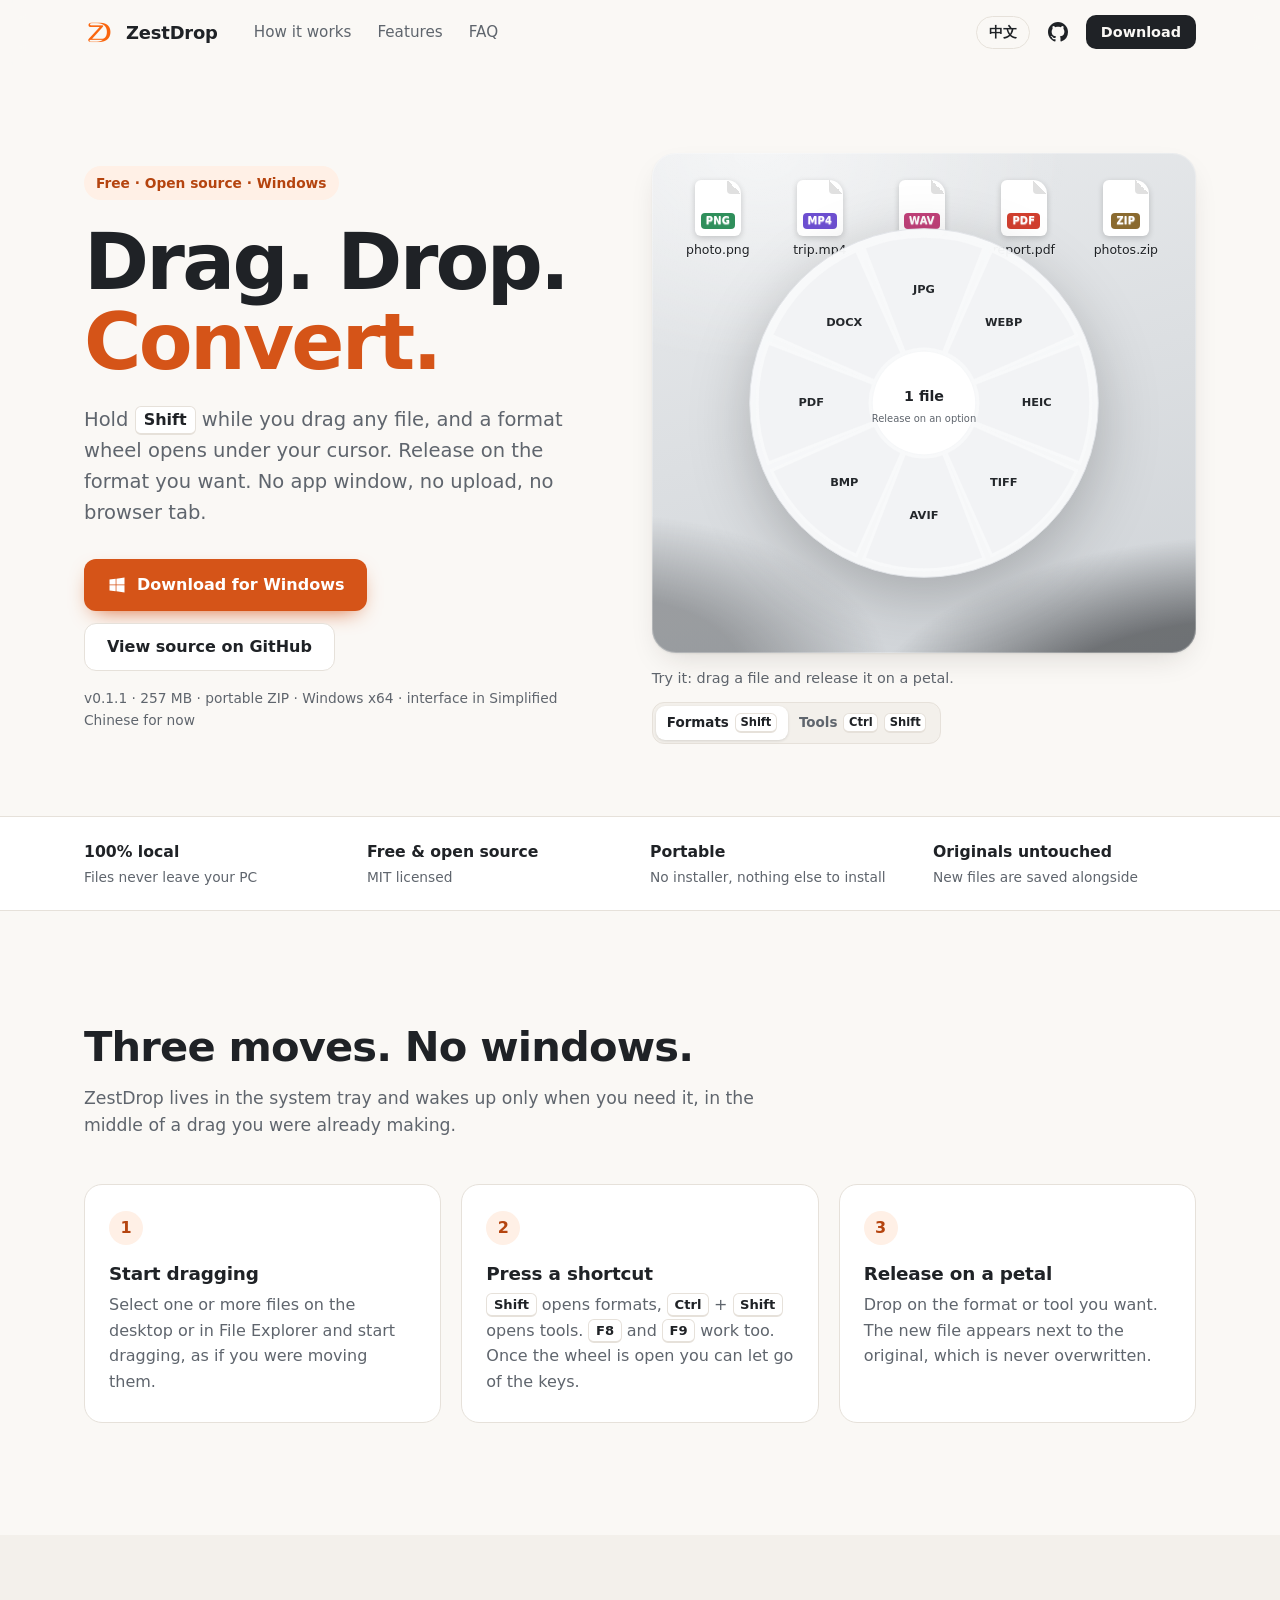
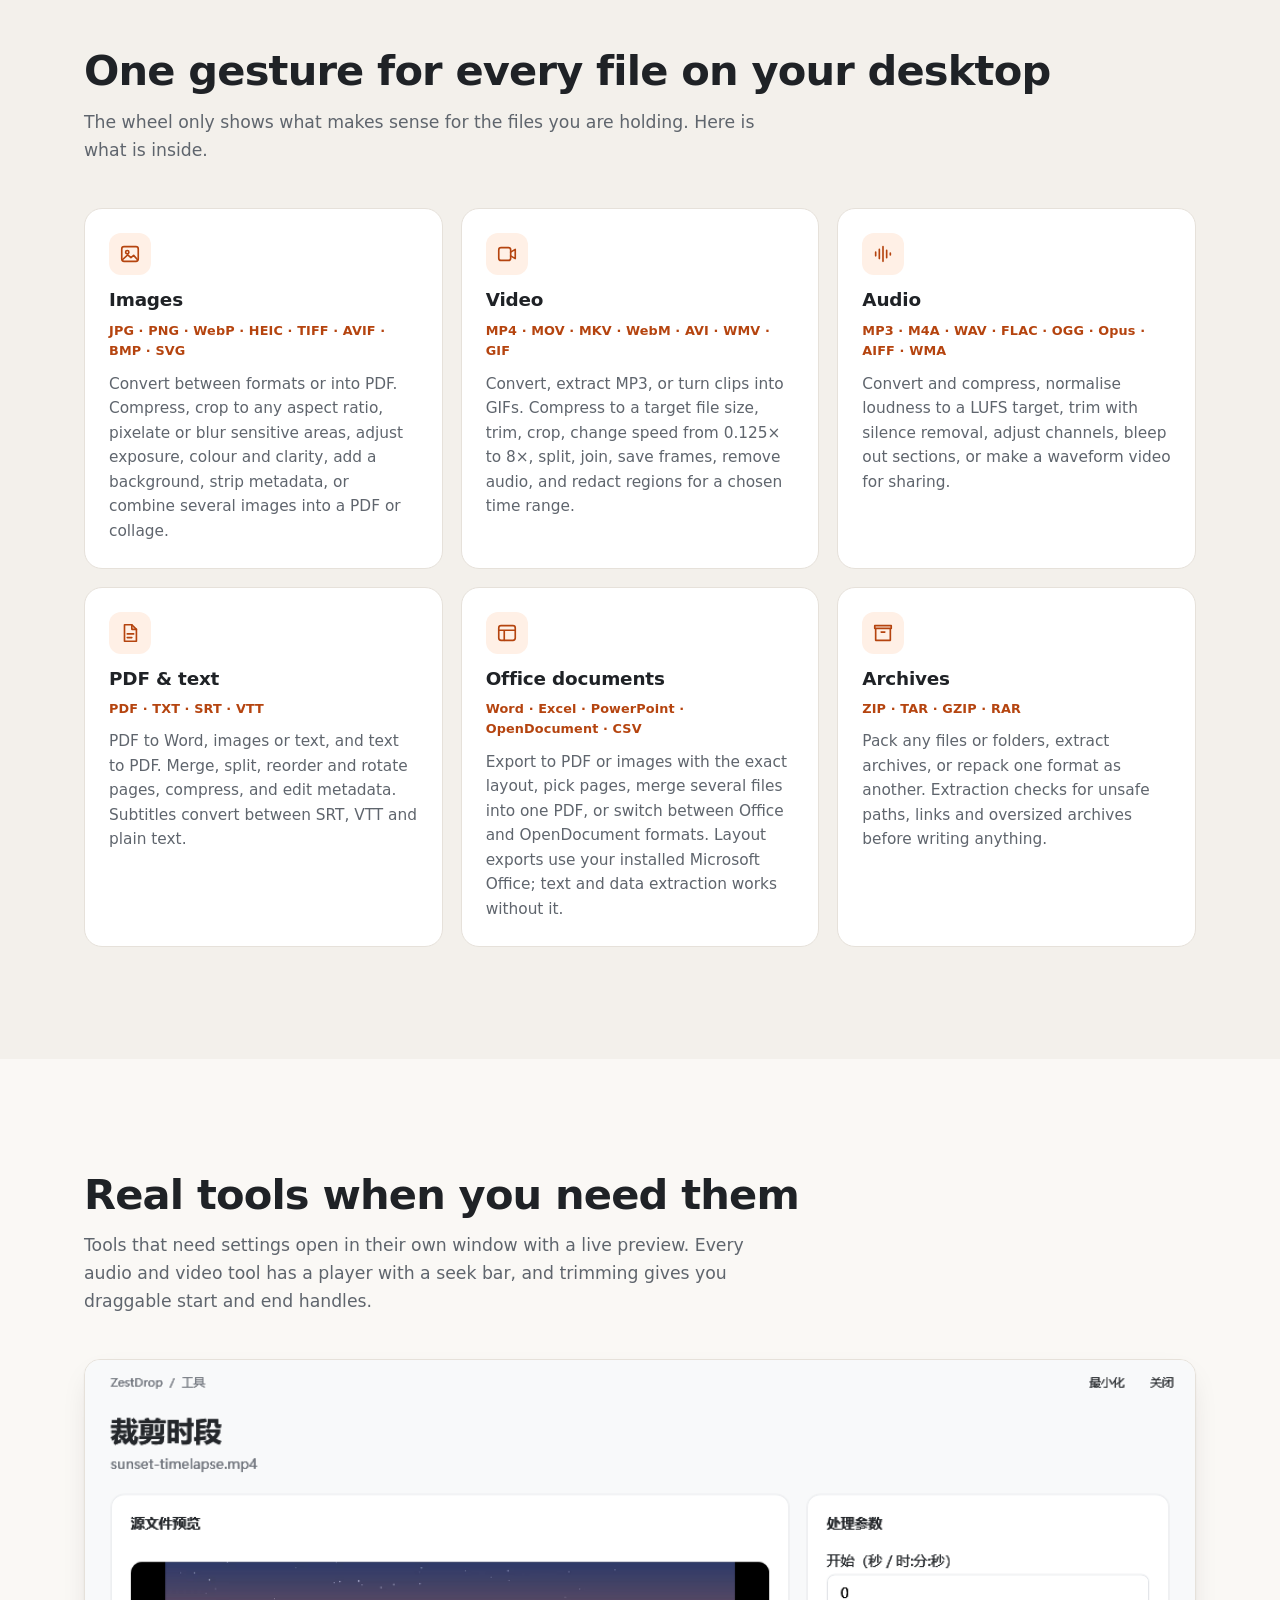
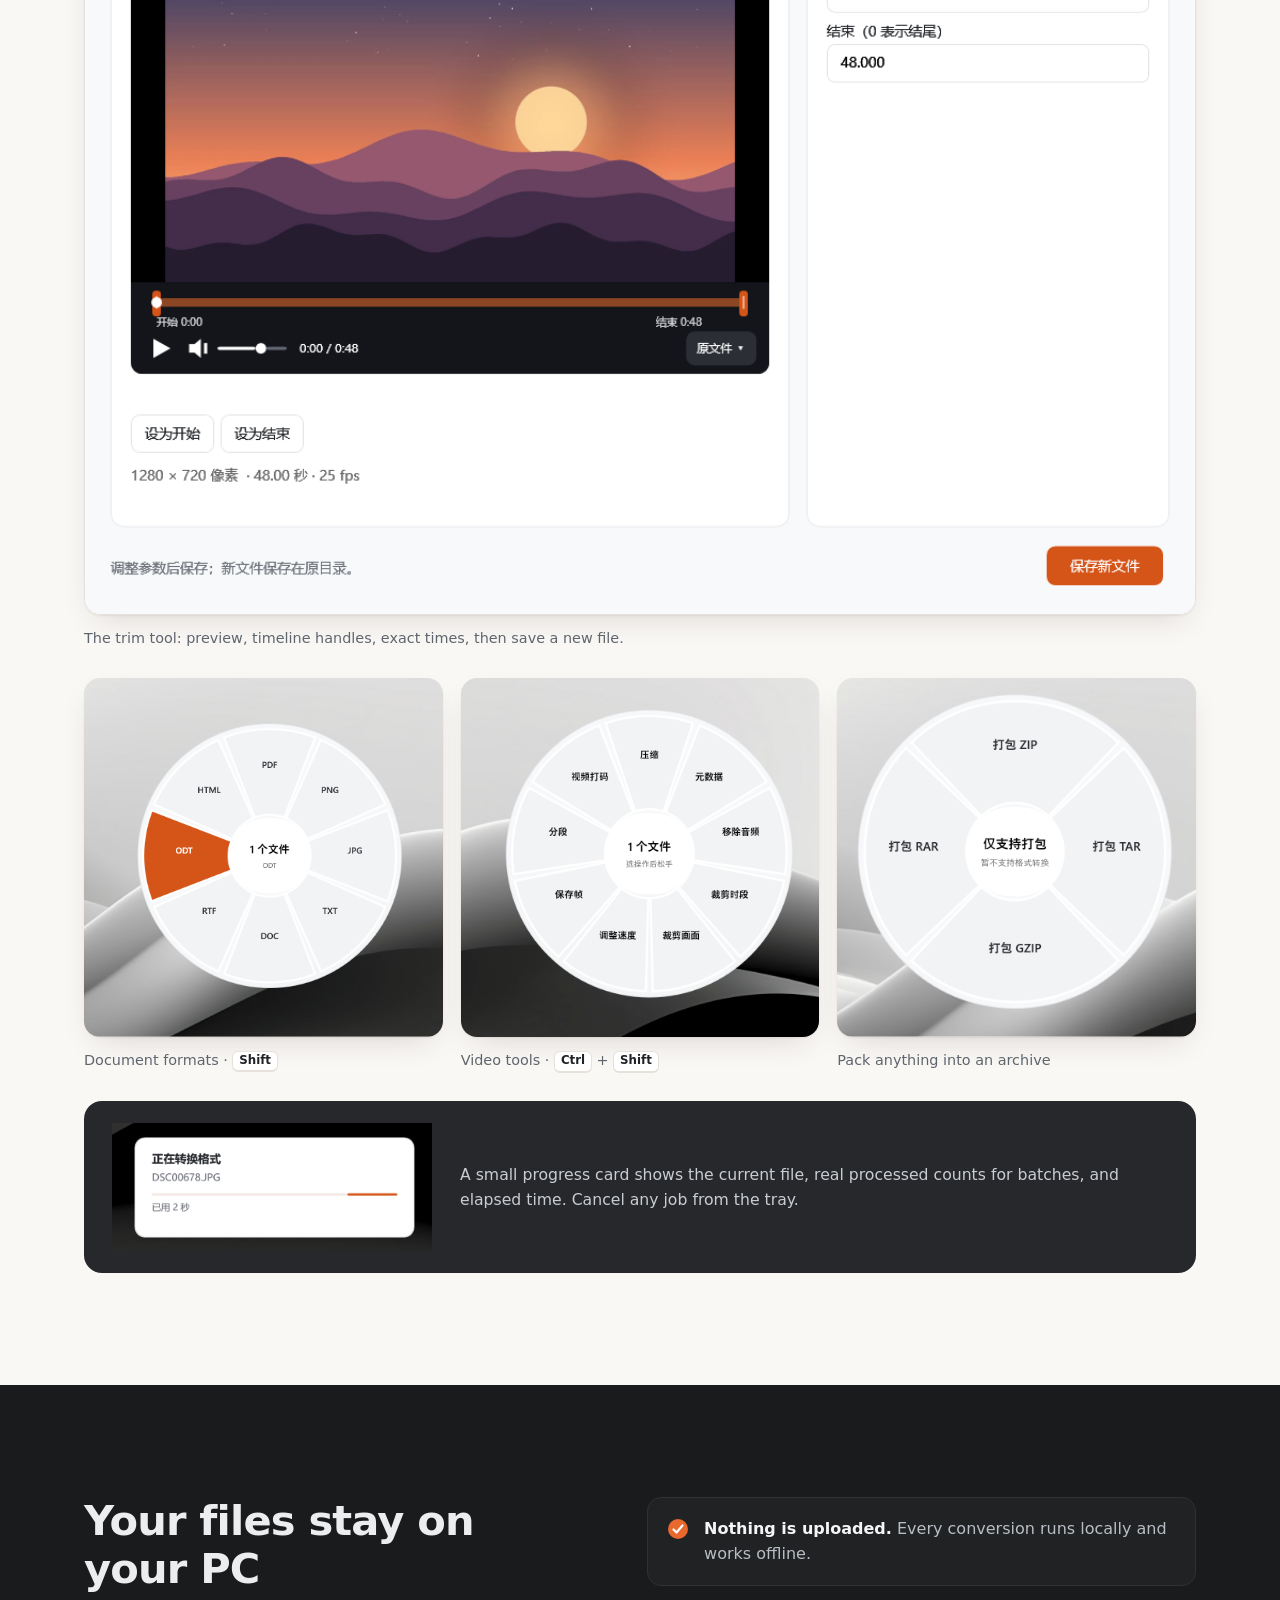
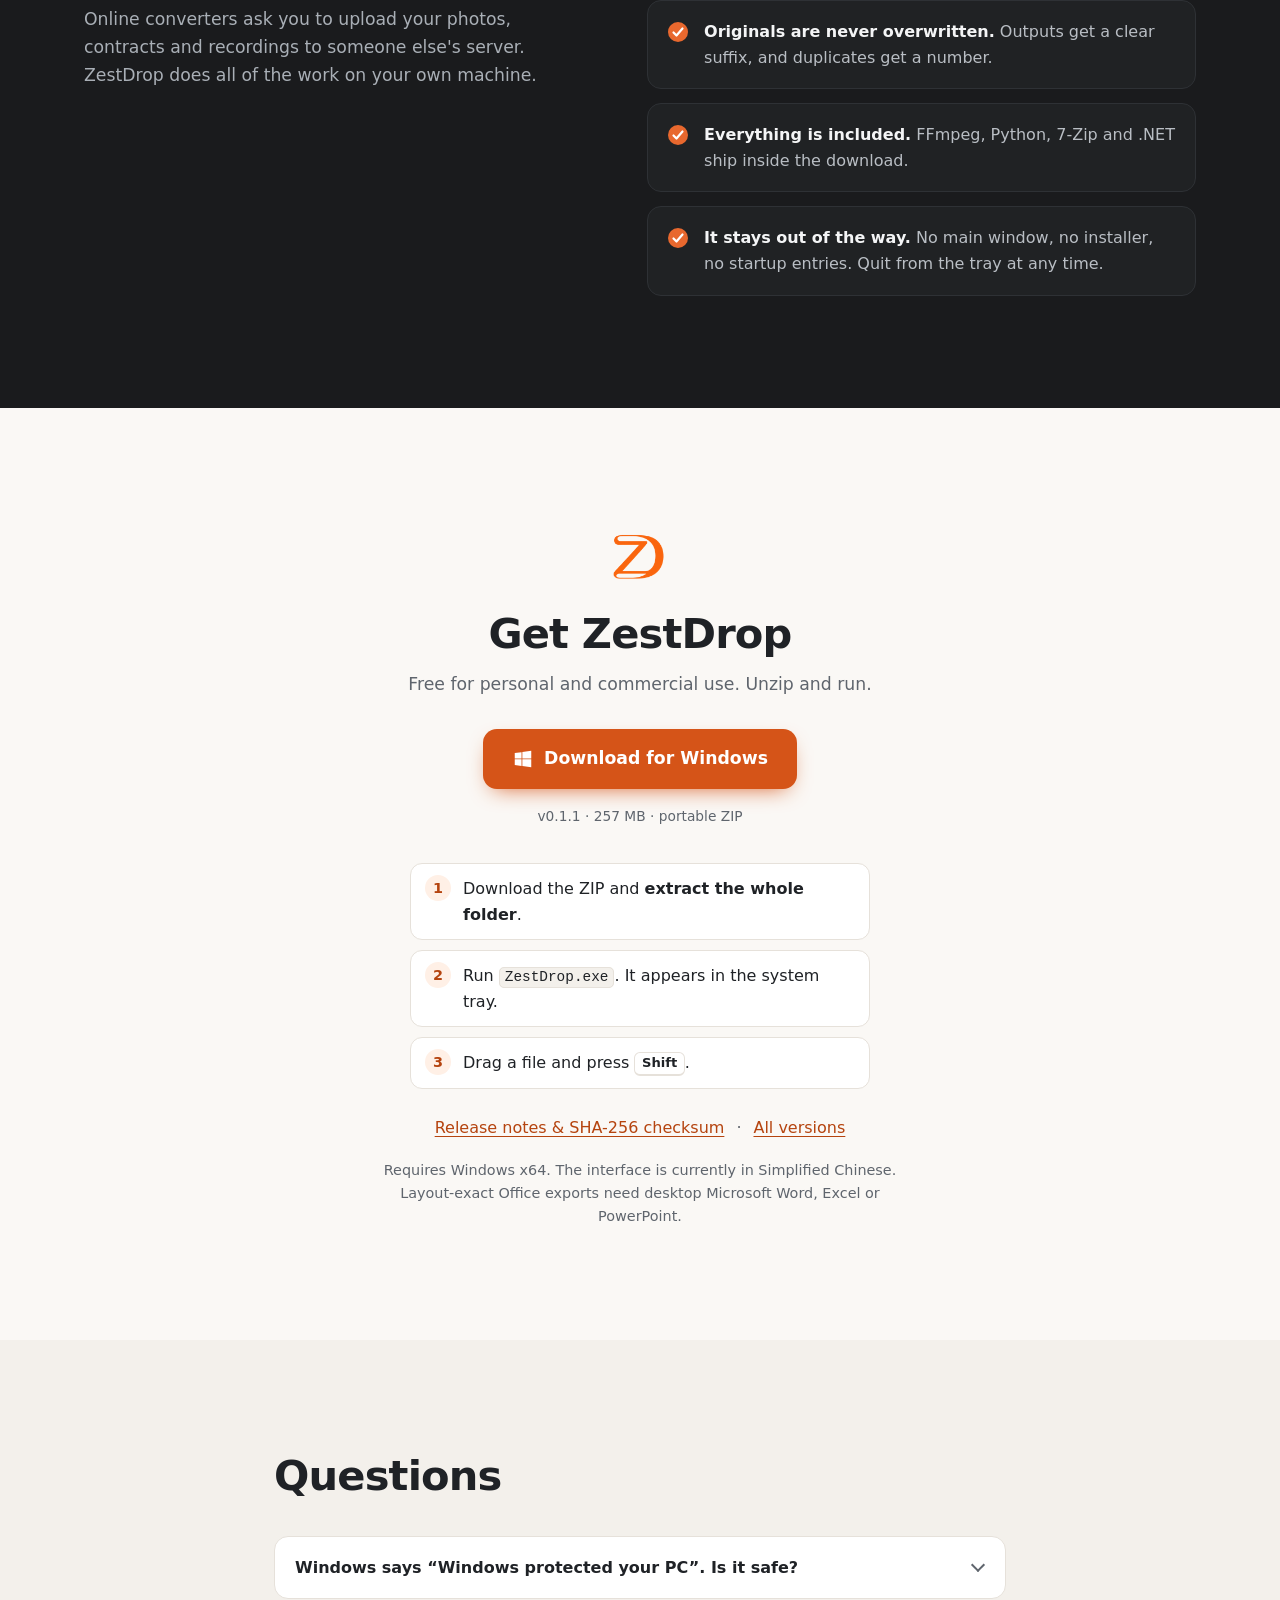
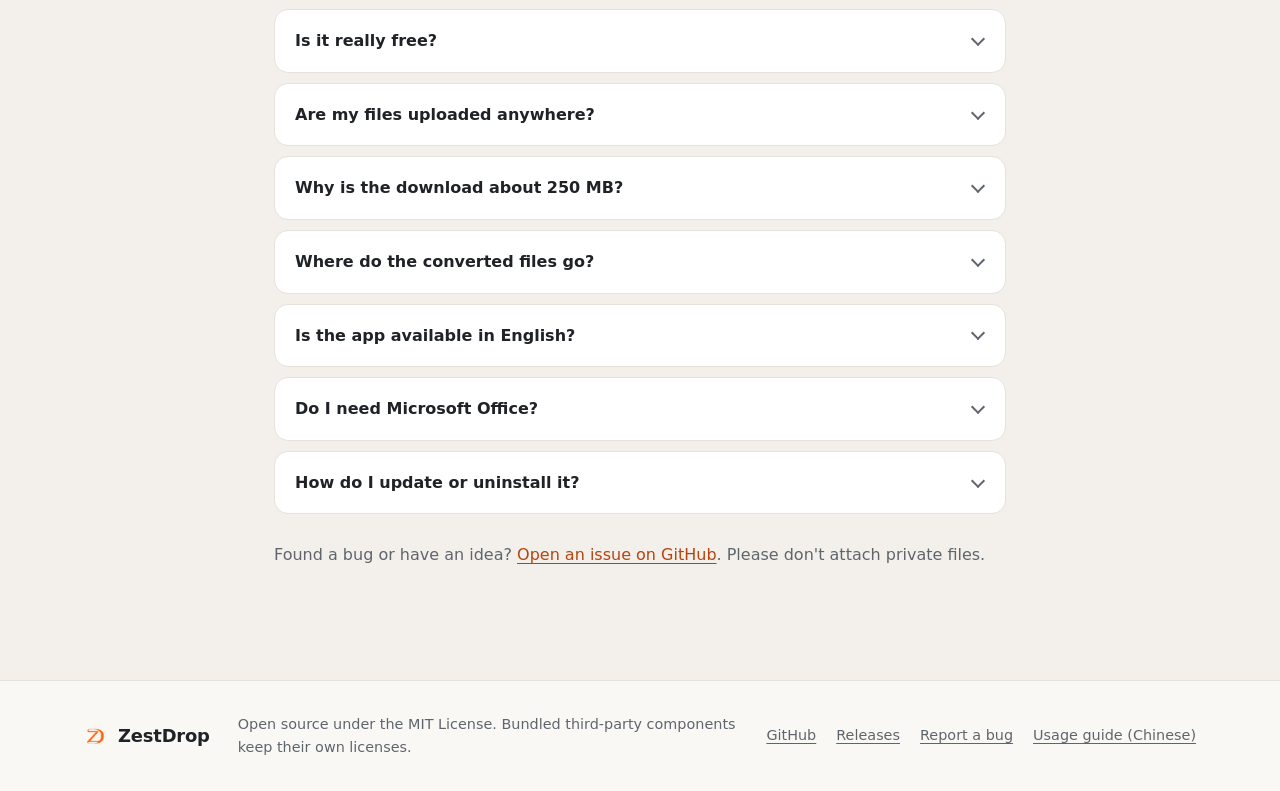
==== index.html @ 12c9ea0a "Add zestdrop.org website Static landing page for ZestDrop: interactive drag-to-convert demo, feature" ====
<!doctype html>
<html lang="en">
<head>
<meta charset="utf-8">
<meta name="viewport" content="width=device-width, initial-scale=1">
<title>ZestDrop · Drag. Drop. Convert.</title>
<meta name="description" content="ZestDrop is a free, open-source file converter for Windows. Hold Shift while dragging any file and drop it on the format you want. Images, video, audio, PDF, Office and archives, all processed locally.">
<link rel="canonical" href="https://zestdrop.org/">
<meta name="theme-color" content="#FAF8F5" media="(prefers-color-scheme: light)">
<meta name="theme-color" content="#141516" media="(prefers-color-scheme: dark)">
<link rel="icon" href="/favicon.ico" sizes="any">
<link rel="icon" href="/assets/img/icon-32.png" type="image/png" sizes="32x32">
<link rel="apple-touch-icon" href="/assets/img/apple-touch-icon.png">
<meta property="og:type" content="website">
<meta property="og:url" content="https://zestdrop.org/">
<meta property="og:site_name" content="ZestDrop">
<meta property="og:title" content="ZestDrop · Drag. Drop. Convert.">
<meta property="og:description" content="Free file converter for Windows. Hold Shift while dragging any file and drop it on the format you want.">
<meta property="og:image" content="https://zestdrop.org/assets/img/og-image.png">
<meta property="og:image:width" content="1200">
<meta property="og:image:height" content="630">
<meta name="twitter:card" content="summary_large_image">
<link rel="stylesheet" href="/assets/css/site.css?v=2">
<script type="application/ld+json">
{"@context":"https://schema.org","@type":"SoftwareApplication","name":"ZestDrop","operatingSystem":"Windows","applicationCategory":"UtilitiesApplication","offers":{"@type":"Offer","price":"0","priceCurrency":"USD"},"license":"https://opensource.org/licenses/MIT","url":"https://zestdrop.org/","downloadUrl":"https://github.com/Maxaccurate/ZestDrop/releases/latest","softwareVersion":"0.1.1"}
</script>
<!--
  Visitor statistics: on Cloudflare Pages, enable Web Analytics in the project's Metrics tab; no snippet is needed.
  On other hosts, create a site in Cloudflare Web Analytics and paste the beacon script it gives you here.
-->
</head>
<body>
<a class="skip" href="#main" data-i18n="skip">Skip to content</a>

<header class="nav" id="top">
  <div class="wrap nav-row">
    <a class="brand" href="#top" aria-label="ZestDrop home">
      <img src="/assets/img/logo.png" alt="" width="32" height="32">
      <span>ZestDrop</span>
    </a>
    <nav class="nav-links" aria-label="Primary">
      <a href="#how" data-i18n="nav.how">How it works</a>
      <a href="#features" data-i18n="nav.features">Features</a>
      <a href="#faq" data-i18n="nav.faq">FAQ</a>
    </nav>
    <div class="nav-actions">
      <button class="lang" type="button" id="lang-toggle" aria-label="切换到中文">中文</button>
      <a class="icon-link" href="https://github.com/Maxaccurate/ZestDrop" aria-label="ZestDrop on GitHub">
        <svg viewBox="0 0 16 16" width="20" height="20" aria-hidden="true"><path fill="currentColor" d="M8 0C3.58 0 0 3.58 0 8c0 3.54 2.29 6.53 5.47 7.59.4.07.55-.17.55-.38 0-.19-.01-.82-.01-1.49-2.01.37-2.53-.49-2.69-.94-.09-.23-.48-.94-.82-1.13-.28-.15-.68-.52-.01-.53.63-.01 1.08.58 1.23.82.72 1.21 1.87.87 2.33.66.07-.52.28-.87.51-1.07-1.78-.2-3.64-.89-3.64-3.95 0-.87.31-1.59.82-2.15-.08-.2-.36-1.02.08-2.12 0 0 .67-.21 2.2.82.64-.18 1.32-.27 2-.27.68 0 1.36.09 2 .27 1.53-1.04 2.2-.82 2.2-.82.44 1.1.16 1.92.08 2.12.51.56.82 1.27.82 2.15 0 3.07-1.87 3.75-3.65 3.95.29.25.54.73.54 1.48 0 1.07-.01 1.93-.01 2.2 0 .21.15.46.55.38A8.013 8.013 0 0016 8c0-4.42-3.58-8-8-8z"/></svg>
      </a>
      <a class="btn btn-small" href="#download" data-i18n="nav.download">Download</a>
    </div>
  </div>
</header>

<main id="main">
  <section class="hero">
    <div class="wrap hero-grid">
      <div class="hero-copy">
        <p class="eyebrow" data-i18n="hero.eyebrow">Free · Open source · Windows</p>
        <h1 data-i18n="hero.title">Drag. Drop. <em>Convert.</em></h1>
        <p class="lead" data-i18n="hero.lead">Hold <kbd>Shift</kbd> while you drag any file, and a format wheel opens under your cursor. Release on the format you want. No app window, no upload, no browser tab.</p>
        <div class="cta-row">
          <a class="btn btn-primary" href="https://github.com/Maxaccurate/ZestDrop/releases/download/v0.1.1/ZestDrop-v0.1.1-windows-x64.zip" data-download>
            <svg viewBox="0 0 24 24" width="20" height="20" aria-hidden="true"><path fill="currentColor" d="M3 5.5 10.4 4.5v7H3zm0 13 7.4 1v-7.1H3zm8.3 1.1L21 21v-8.6h-9.7zm0-15.2v7.1H21V3z"/></svg>
            <span data-i18n="cta.download">Download for Windows</span>
          </a>
          <a class="btn btn-ghost" href="https://github.com/Maxaccurate/ZestDrop" data-i18n="cta.source">View source on GitHub</a>
        </div>
        <p class="fineprint"><span data-release-meta>v0.1.1 · 257 MB · portable ZIP</span> · <span data-i18n="cta.fine">Windows x64 · interface in Simplified Chinese for now</span></p>
      </div>

      <div class="demo" id="demo">
        <div class="stage" id="stage" aria-describedby="demo-help">
          <ul class="desk" id="desk" aria-label="Demo files"></ul>
          <div class="ring" aria-hidden="true" data-i18n="demo.ring">Drag a file here</div>
          <div class="wheel-wrap" id="wheel-wrap" hidden>
            <svg class="wheel" id="wheel" viewBox="0 0 380 380" role="listbox" aria-label="Format wheel"></svg>
          </div>
          <div class="ghost" id="ghost" hidden></div>
          <div class="toast" id="toast" hidden role="status" aria-live="polite">
            <strong id="toast-title"></strong>
            <span id="toast-detail"></span>
            <div class="bar" id="toast-bar"><i></i></div>
            <small id="toast-time"></small>
          </div>
        </div>
        <div class="demo-bar">
          <p class="demo-help" id="demo-help" data-i18n="demo.help">Try it: drag a file and release it on a petal.</p>
          <div class="mode" role="group" aria-label="Wheel mode">
            <button type="button" id="mode-formats" aria-pressed="true"><span data-i18n="demo.formats">Formats</span> <kbd>Shift</kbd></button>
            <button type="button" id="mode-tools" aria-pressed="false"><span data-i18n="demo.tools">Tools</span> <kbd>Ctrl</kbd><kbd>Shift</kbd></button>
          </div>
        </div>
      </div>
    </div>
  </section>

  <section class="strip" aria-label="Highlights">
    <ul class="wrap strip-row">
      <li><b data-i18n="strip.local">100% local</b><span data-i18n="strip.local.d">Files never leave your PC</span></li>
      <li><b data-i18n="strip.free">Free &amp; open source</b><span data-i18n="strip.free.d">MIT licensed</span></li>
      <li><b data-i18n="strip.portable">Portable</b><span data-i18n="strip.portable.d">No installer, nothing else to install</span></li>
      <li><b data-i18n="strip.safe">Originals untouched</b><span data-i18n="strip.safe.d">New files are saved alongside</span></li>
    </ul>
  </section>

  <section class="section" id="how">
    <div class="wrap">
      <h2 data-i18n="how.title">Three moves. No windows.</h2>
      <p class="section-lead" data-i18n="how.lead">ZestDrop lives in the system tray and wakes up only when you need it, in the middle of a drag you were already making.</p>
      <ol class="steps">
        <li>
          <span class="step-n">1</span>
          <h3 data-i18n="how.1.t">Start dragging</h3>
          <p data-i18n="how.1.d">Select one or more files on the desktop or in File Explorer and start dragging, as if you were moving them.</p>
        </li>
        <li>
          <span class="step-n">2</span>
          <h3 data-i18n="how.2.t">Press a shortcut</h3>
          <p data-i18n="how.2.d"><kbd>Shift</kbd> opens formats, <kbd>Ctrl</kbd> + <kbd>Shift</kbd> opens tools. <kbd>F8</kbd> and <kbd>F9</kbd> work too. Once the wheel is open you can let go of the keys.</p>
        </li>
        <li>
          <span class="step-n">3</span>
          <h3 data-i18n="how.3.t">Release on a petal</h3>
          <p data-i18n="how.3.d">Drop on the format or tool you want. The new file appears next to the original, which is never overwritten.</p>
        </li>
      </ol>
    </div>
  </section>

  <section class="section section-alt" id="features">
    <div class="wrap">
      <h2 data-i18n="feat.title">One gesture for every file on your desktop</h2>
      <p class="section-lead" data-i18n="feat.lead">The wheel only shows what makes sense for the files you are holding. Here is what is inside.</p>
      <div class="cards">
        <article class="card">
          <div class="card-icon" aria-hidden="true"><svg viewBox="0 0 24 24"><rect x="3" y="4" width="18" height="16" rx="2.5"/><circle cx="9" cy="10" r="1.8"/><path d="m4 18 5.5-5 3.5 3 3-2.5 4 4.5"/></svg></div>
          <h3 data-i18n="feat.img.t">Images</h3>
          <p class="formats">JPG · PNG · WebP · HEIC · TIFF · AVIF · BMP · SVG</p>
          <p data-i18n="feat.img.d">Convert between formats or into PDF. Compress, crop to any aspect ratio, pixelate or blur sensitive areas, adjust exposure, colour and clarity, add a background, strip metadata, or combine several images into a PDF or collage.</p>
        </article>
        <article class="card">
          <div class="card-icon" aria-hidden="true"><svg viewBox="0 0 24 24"><rect x="3" y="5" width="13" height="14" rx="2.5"/><path d="m16 10 5-3v10l-5-3"/></svg></div>
          <h3 data-i18n="feat.vid.t">Video</h3>
          <p class="formats">MP4 · MOV · MKV · WebM · AVI · WMV · GIF</p>
          <p data-i18n="feat.vid.d">Convert, extract MP3, or turn clips into GIFs. Compress to a target file size, trim, crop, change speed from 0.125× to 8×, split, join, save frames, remove audio, and redact regions for a chosen time range.</p>
        </article>
        <article class="card">
          <div class="card-icon" aria-hidden="true"><svg viewBox="0 0 24 24"><path d="M4 10v4M8 7v10M12 4v16M16 8v8M20 11v2"/></svg></div>
          <h3 data-i18n="feat.aud.t">Audio</h3>
          <p class="formats">MP3 · M4A · WAV · FLAC · OGG · Opus · AIFF · WMA</p>
          <p data-i18n="feat.aud.d">Convert and compress, normalise loudness to a LUFS target, trim with silence removal, adjust channels, bleep out sections, or make a waveform video for sharing.</p>
        </article>
        <article class="card">
          <div class="card-icon" aria-hidden="true"><svg viewBox="0 0 24 24"><path d="M6 3h8l5 5v13H6z"/><path d="M14 3v5h5M9 13h7M9 17h5"/></svg></div>
          <h3 data-i18n="feat.pdf.t">PDF &amp; text</h3>
          <p class="formats">PDF · TXT · SRT · VTT</p>
          <p data-i18n="feat.pdf.d">PDF to Word, images or text, and text to PDF. Merge, split, reorder and rotate pages, compress, and edit metadata. Subtitles convert between SRT, VTT and plain text.</p>
        </article>
        <article class="card">
          <div class="card-icon" aria-hidden="true"><svg viewBox="0 0 24 24"><rect x="3" y="4" width="18" height="16" rx="2.5"/><path d="M3 9h18M9 9v11"/></svg></div>
          <h3 data-i18n="feat.off.t">Office documents</h3>
          <p class="formats">Word · Excel · PowerPoint · OpenDocument · CSV</p>
          <p data-i18n="feat.off.d">Export to PDF or images with the exact layout, pick pages, merge several files into one PDF, or switch between Office and OpenDocument formats. Layout exports use your installed Microsoft Office; text and data extraction works without it.</p>
        </article>
        <article class="card">
          <div class="card-icon" aria-hidden="true"><svg viewBox="0 0 24 24"><path d="M4 7h16v13H4zM3 4h18v3H3zM10 11h4"/></svg></div>
          <h3 data-i18n="feat.arc.t">Archives</h3>
          <p class="formats">ZIP · TAR · GZIP · RAR</p>
          <p data-i18n="feat.arc.d">Pack any files or folders, extract archives, or repack one format as another. Extraction checks for unsafe paths, links and oversized archives before writing anything.</p>
        </article>
      </div>
    </div>
  </section>

  <section class="section" id="screens">
    <div class="wrap">
      <h2 data-i18n="shots.title">Real tools when you need them</h2>
      <p class="section-lead" data-i18n="shots.lead">Tools that need settings open in their own window with a live preview. Every audio and video tool has a player with a seek bar, and trimming gives you draggable start and end handles.</p>
      <figure class="shot-main">
        <img src="/assets/img/tool-trim-video.png" width="1040" height="800" loading="lazy" alt="The ZestDrop trim tool window, with a video preview, a timeline with orange start and end handles, playback controls and start and end time fields." data-i18n-alt="shots.trim.alt">
        <figcaption data-i18n="shots.trim">The trim tool: preview, timeline handles, exact times, then save a new file.</figcaption>
      </figure>
      <div class="shot-grid">
        <figure>
          <img src="/assets/img/document-conversion.png" width="536" height="499" loading="lazy" alt="Format wheel for a document, with ODT highlighted among HTML, PDF, PNG, JPG, TXT, DOC and RTF." data-i18n-alt="shots.doc.alt">
          <figcaption data-i18n="shots.doc">Document formats · <kbd>Shift</kbd></figcaption>
        </figure>
        <figure>
          <img src="/assets/img/video-tools.png" width="477" height="459" loading="lazy" alt="Tool wheel for a video, with compress, metadata, remove audio, trim, crop, speed, save frames, split and redact." data-i18n-alt="shots.vid.alt">
          <figcaption data-i18n="shots.vid">Video tools · <kbd>Ctrl</kbd> + <kbd>Shift</kbd></figcaption>
        </figure>
        <figure>
          <img src="/assets/img/archive-packing.png" width="464" height="420" loading="lazy" alt="Wheel offering to pack files into ZIP, TAR, GZIP or RAR." data-i18n-alt="shots.arc.alt">
          <figcaption data-i18n="shots.arc">Pack anything into an archive</figcaption>
        </figure>
      </div>
      <figure class="shot-progress">
        <img src="/assets/img/conversion-progress.png" width="389" height="156" loading="lazy" alt="Progress card in the corner of the screen showing an image conversion with elapsed time." data-i18n-alt="shots.prog.alt">
        <figcaption data-i18n="shots.prog">A small progress card shows the current file, real processed counts for batches, and elapsed time. Cancel any job from the tray.</figcaption>
      </figure>
    </div>
  </section>

  <section class="section section-dark" id="privacy">
    <div class="wrap privacy-grid">
      <div>
        <h2 data-i18n="priv.title">Your files stay on your PC</h2>
        <p class="section-lead" data-i18n="priv.lead">Online converters ask you to upload your photos, contracts and recordings to someone else's server. ZestDrop does all of the work on your own machine.</p>
      </div>
      <ul class="checks">
        <li data-i18n="priv.1"><b>Nothing is uploaded.</b> Every conversion runs locally and works offline.</li>
        <li data-i18n="priv.2"><b>Originals are never overwritten.</b> Outputs get a clear suffix, and duplicates get a number.</li>
        <li data-i18n="priv.3"><b>Everything is included.</b> FFmpeg, Python, 7-Zip and .NET ship inside the download.</li>
        <li data-i18n="priv.4"><b>It stays out of the way.</b> No main window, no installer, no startup entries. Quit from the tray at any time.</li>
      </ul>
    </div>
  </section>

  <section class="section" id="download">
    <div class="wrap download">
      <img src="/assets/img/logo.png" alt="" width="72" height="72">
      <h2 data-i18n="dl.title">Get ZestDrop</h2>
      <p class="section-lead" data-i18n="dl.lead">Free for personal and commercial use. Unzip and run.</p>
      <a class="btn btn-primary btn-large" href="https://github.com/Maxaccurate/ZestDrop/releases/download/v0.1.1/ZestDrop-v0.1.1-windows-x64.zip" data-download>
        <svg viewBox="0 0 24 24" width="22" height="22" aria-hidden="true"><path fill="currentColor" d="M3 5.5 10.4 4.5v7H3zm0 13 7.4 1v-7.1H3zm8.3 1.1L21 21v-8.6h-9.7zm0-15.2v7.1H21V3z"/></svg>
        <span data-i18n="cta.download">Download for Windows</span>
      </a>
      <p class="fineprint" data-release-meta>v0.1.1 · 257 MB · portable ZIP</p>
      <ol class="install">
        <li data-i18n="dl.1">Download the ZIP and <b>extract the whole folder</b>.</li>
        <li data-i18n="dl.2">Run <code>ZestDrop.exe</code>. It appears in the system tray.</li>
        <li data-i18n="dl.3">Drag a file and press <kbd>Shift</kbd>.</li>
      </ol>
      <p class="links">
        <a href="https://github.com/Maxaccurate/ZestDrop/releases/latest" data-release-notes data-i18n="dl.notes">Release notes &amp; SHA-256 checksum</a>
        <span aria-hidden="true">·</span>
        <a href="https://github.com/Maxaccurate/ZestDrop/releases" data-i18n="dl.all">All versions</a>
      </p>
      <p class="requirements" data-i18n="dl.req">Requires Windows x64. The interface is currently in Simplified Chinese. Layout-exact Office exports need desktop Microsoft Word, Excel or PowerPoint.</p>
    </div>
  </section>

  <section class="section section-alt" id="faq">
    <div class="wrap narrow">
      <h2 data-i18n="faq.title">Questions</h2>
      <div class="faq">
        <details>
          <summary data-i18n="faq.1.q">Windows says “Windows protected your PC”. Is it safe?</summary>
          <div data-i18n="faq.1.a"><p>ZestDrop isn't code-signed yet, so Windows SmartScreen warns about any new download from an unknown publisher. Click <b>More info</b> and then <b>Run anyway</b>. To check that your download is the official file, compare it with the SHA-256 checksum published on the release page. The full source code is on GitHub.</p></div>
        </details>
        <details>
          <summary data-i18n="faq.2.q">Is it really free?</summary>
          <div data-i18n="faq.2.a"><p>Yes. ZestDrop is open source under the MIT License, with no ads, accounts or paid tiers. Bundled components such as FFmpeg, Python and 7-Zip keep their own licenses.</p></div>
        </details>
        <details>
          <summary data-i18n="faq.3.q">Are my files uploaded anywhere?</summary>
          <div data-i18n="faq.3.a"><p>No. Everything is processed on your computer by the engines bundled in the download, and ZestDrop works with no internet connection.</p></div>
        </details>
        <details>
          <summary data-i18n="faq.4.q">Why is the download about 250 MB?</summary>
          <div data-i18n="faq.4.a"><p>It includes everything it needs to run: the .NET runtime, a portable Python with its libraries, FFmpeg and 7-Zip. You don't have to install anything else.</p></div>
        </details>
        <details>
          <summary data-i18n="faq.5.q">Where do the converted files go?</summary>
          <div data-i18n="faq.5.a"><p>Into the same folder as the original, with a suffix such as <code>photo-converted.jpg</code>. If that name is taken, a number is added. Originals are never changed. Right-click the tray icon to open the folder of your latest output.</p></div>
        </details>
        <details>
          <summary data-i18n="faq.6.q">Is the app available in English?</summary>
          <div data-i18n="faq.6.a"><p>Not yet. The interface is currently in Simplified Chinese. Format names such as JPG or PDF are the same in every language, so conversions are easy to use either way.</p></div>
        </details>
        <details>
          <summary data-i18n="faq.7.q">Do I need Microsoft Office?</summary>
          <div data-i18n="faq.7.a"><p>Only for layout-exact exports of Word, Excel and PowerPoint files, such as PDF or images. ZestDrop drives your installed Office to do these. Without Office, you can still extract text and table data from modern Office files.</p></div>
        </details>
        <details>
          <summary data-i18n="faq.8.q">How do I update or uninstall it?</summary>
          <div data-i18n="faq.8.a"><p>Quit ZestDrop from its tray menu. To update, extract the new version into a fresh folder. To uninstall, delete the folder. ZestDrop adds no installer entries or startup items.</p></div>
        </details>
      </div>
      <p class="faq-more" data-i18n="faq.more">Found a bug or have an idea? <a href="https://github.com/Maxaccurate/ZestDrop/issues">Open an issue on GitHub</a>. Please don't attach private files.</p>
    </div>
  </section>
</main>

<footer class="footer">
  <div class="wrap footer-row">
    <div class="brand">
      <img src="/assets/img/logo.png" alt="" width="24" height="24">
      <span>ZestDrop</span>
    </div>
    <p data-i18n="foot.license">Open source under the MIT License. Bundled third-party components keep their own licenses.</p>
    <nav class="footer-links" aria-label="Footer">
      <a href="https://github.com/Maxaccurate/ZestDrop">GitHub</a>
      <a href="https://github.com/Maxaccurate/ZestDrop/releases" data-i18n="foot.releases">Releases</a>
      <a href="https://github.com/Maxaccurate/ZestDrop/issues" data-i18n="foot.issues">Report a bug</a>
      <a href="https://github.com/Maxaccurate/ZestDrop/blob/main/docs/usage.md" data-i18n="foot.guide">Usage guide (Chinese)</a>
    </nav>
  </div>
</footer>

<script src="/assets/js/i18n.js?v=2"></script>
<script src="/assets/js/site.js?v=5"></script>
</body>
</html>
---- assets/css/site.css ----
/* ZestDrop site. Brand colours come from the app: accent #D55418, logo orange #FC6A0F. */
:root {
  --bg: #FAF8F5;
  --bg-alt: #F3F0EB;
  --surface: #FFFFFF;
  --ink: #1F2226;
  --muted: #5F656D;
  --line: #E6E1DA;
  --accent: #D55418;
  --accent-ink: #FFFFFF;
  --accent-soft: #FFF0E6;
  --accent-text: #B5440F;
  --petal: #F2F3F5;
  --petal-ink: #24272B;
  --disk: rgba(248, 249, 250, .97);
  --disk-line: #E2E4E8;
  --stage-a: #E9EBED;
  --stage-b: #CFD3D7;
  --stage-c: rgba(30, 32, 35, .55);
  --shadow: 0 1px 2px rgba(40, 30, 20, .06), 0 12px 32px -12px rgba(40, 30, 20, .18);
  --radius: 18px;
  --font: "Segoe UI Variable Text", "Segoe UI", system-ui, -apple-system, "PingFang SC", "Hiragino Sans GB", "Microsoft YaHei UI", "Microsoft YaHei", "Noto Sans SC", sans-serif;
  --font-display: "Segoe UI Variable Display", "Segoe UI", system-ui, -apple-system, "PingFang SC", "Microsoft YaHei UI", "Noto Sans SC", sans-serif;
  --mono: "Cascadia Code", Consolas, ui-monospace, monospace;
  color-scheme: light;
}
@media (prefers-color-scheme: dark) {
  :root {
    --bg: #141516;
    --bg-alt: #1A1B1D;
    --surface: #202224;
    --ink: #ECEDEE;
    --muted: #A3A9B0;
    --line: #2E3135;
    --accent: #E8682E;
    --accent-ink: #FFFFFF;
    --accent-soft: #3A2316;
    --accent-text: #F59162;
    --petal: #2A2C30;
    --petal-ink: #E9EAEC;
    --disk: rgba(32, 34, 37, .97);
    --disk-line: #3A3D42;
    --stage-a: #2A2D31;
    --stage-b: #1B1D20;
    --stage-c: rgba(0, 0, 0, .55);
    --shadow: 0 1px 2px rgba(0, 0, 0, .3), 0 16px 40px -16px rgba(0, 0, 0, .6);
    color-scheme: dark;
  }
}

*, *::before, *::after { box-sizing: border-box; }
html { scroll-behavior: smooth; scroll-padding-top: 72px; -webkit-text-size-adjust: 100%; }
@media (prefers-reduced-motion: reduce) { html { scroll-behavior: auto; } *, *::before, *::after { animation-duration: .01ms !important; transition-duration: .01ms !important; } }
body { margin: 0; background: var(--bg); color: var(--ink); font: 16px/1.6 var(--font); -webkit-font-smoothing: antialiased; }
img { max-width: 100%; height: auto; display: block; }
a { color: var(--accent-text); text-underline-offset: 3px; }
a:hover { text-decoration-thickness: 2px; }
:focus-visible { outline: 3px solid var(--accent); outline-offset: 3px; border-radius: 6px; }
[hidden] { display: none !important; }
h1, h2, h3 { font-family: var(--font-display); line-height: 1.15; margin: 0; letter-spacing: -.02em; }
h2 { font-size: clamp(1.75rem, 3.6vw, 2.6rem); font-weight: 700; }
h3 { font-size: 1.15rem; font-weight: 650; letter-spacing: -.01em; }
p { margin: 0; }
kbd { font: 600 .82em/1 var(--font); display: inline-block; padding: .28em .5em .32em; border: 1px solid var(--line); border-bottom-width: 2px; border-radius: 6px; background: var(--surface); color: var(--ink); white-space: nowrap; vertical-align: .08em; }
code { font: .9em var(--mono); background: var(--bg-alt); border: 1px solid var(--line); padding: .1em .35em; border-radius: 5px; }

.wrap { width: 100%; max-width: 1160px; margin: 0 auto; padding-inline: 24px; }
.narrow { max-width: 780px; }
.skip { position: absolute; left: 16px; top: -48px; background: var(--accent); color: var(--accent-ink); padding: 8px 14px; border-radius: 8px; z-index: 100; text-decoration: none; }
.skip:focus { top: 12px; }

/* Navigation */
.nav { position: sticky; top: 0; z-index: 50; background: color-mix(in srgb, var(--bg) 86%, transparent); backdrop-filter: saturate(1.4) blur(12px); -webkit-backdrop-filter: saturate(1.4) blur(12px); border-bottom: 1px solid transparent; transition: border-color .2s; }
.nav.scrolled { border-bottom-color: var(--line); }
.nav-row { display: flex; align-items: center; gap: 24px; height: 64px; }
.brand { display: inline-flex; align-items: center; gap: 10px; font: 700 1.12rem var(--font-display); color: var(--ink); text-decoration: none; letter-spacing: -.01em; }
.nav-links { display: flex; gap: 26px; margin-left: 12px; }
.nav-links a { color: var(--muted); text-decoration: none; font-weight: 500; font-size: .95rem; }
.nav-links a:hover { color: var(--ink); }
.nav-actions { display: flex; align-items: center; gap: 10px; margin-left: auto; }
.lang { font: 600 .88rem var(--font); color: var(--ink); background: transparent; border: 1px solid var(--line); border-radius: 999px; padding: 6px 12px; cursor: pointer; }
.lang:hover { border-color: var(--muted); }
.icon-link { display: inline-grid; place-items: center; width: 36px; height: 36px; color: var(--ink); border-radius: 999px; }
.icon-link:hover { background: var(--bg-alt); }
@media (max-width: 760px) { .nav-links { display: none; } .nav-row { gap: 12px; } }
@media (max-width: 400px) { .icon-link { display: none; } }

/* Buttons */
.btn { display: inline-flex; align-items: center; justify-content: center; gap: 10px; font: 600 1rem/1 var(--font); text-decoration: none; border-radius: 12px; padding: 15px 22px; border: 1px solid transparent; transition: transform .15s, background-color .15s, border-color .15s, box-shadow .15s; }
.btn:active { transform: translateY(1px); }
.btn-primary { background: var(--accent); color: var(--accent-ink); box-shadow: 0 8px 22px -10px var(--accent); }
.btn-primary:hover { background: color-mix(in srgb, var(--accent) 88%, #000); }
.btn-ghost { color: var(--ink); border-color: var(--line); background: var(--surface); }
.btn-ghost:hover { border-color: var(--muted); }
.btn-small { padding: 9px 14px; font-size: .9rem; border-radius: 10px; background: var(--ink); color: var(--bg); }
.btn-small:hover { background: color-mix(in srgb, var(--ink) 85%, var(--bg)); }
.btn-large { padding: 18px 28px; font-size: 1.08rem; border-radius: 14px; }

/* Hero */
.hero { padding-block: clamp(36px, 7vw, 88px) clamp(40px, 6vw, 72px); overflow: hidden; }
.hero-grid { display: grid; grid-template-columns: minmax(0, 1fr) minmax(0, 1.08fr); gap: clamp(28px, 5vw, 64px); align-items: center; }
@media (max-width: 920px) { .hero-grid { grid-template-columns: 1fr; } }
.eyebrow { display: inline-block; font-size: .86rem; font-weight: 600; color: var(--accent-text); background: var(--accent-soft); padding: 6px 12px; border-radius: 999px; margin-bottom: 22px; }
.hero h1 { font-size: clamp(2.7rem, 6.4vw, 4.9rem); font-weight: 750; letter-spacing: -.035em; line-height: 1.02; }
.hero h1 em { font-style: normal; color: var(--accent); display: block; }
.lead { font-size: clamp(1.06rem, 1.7vw, 1.22rem); color: var(--muted); margin-top: 22px; max-width: 34em; }
.cta-row { display: flex; flex-wrap: wrap; gap: 12px; margin-top: 30px; }
.fineprint { font-size: .86rem; color: var(--muted); margin-top: 16px; }

/* Interactive demo */
.demo { min-width: 0; }
.stage { position: relative; height: clamp(420px, 46vw, 500px); border-radius: 24px; overflow: hidden; user-select: none; -webkit-user-select: none;
  background:
    radial-gradient(120% 70% at 110% 120%, var(--stage-c) 0 38%, transparent 62%),
    radial-gradient(90% 55% at -10% 105%, color-mix(in srgb, var(--stage-c) 60%, transparent) 0 30%, transparent 60%),
    radial-gradient(80% 60% at 20% 0%, rgba(255, 255, 255, .55), transparent 70%),
    linear-gradient(165deg, var(--stage-a), var(--stage-b));
  box-shadow: var(--shadow), inset 0 0 0 1px rgba(255, 255, 255, .25); }
.desk { list-style: none; margin: 0; padding: 18px; display: flex; flex-wrap: wrap; gap: 6px; align-content: flex-start; position: relative; z-index: 1; }
.file { width: 96px; padding: 8px 4px 6px; border-radius: 10px; border: 1px solid transparent; background: none; color: #1F2226; font: 500 .78rem/1.25 var(--font); display: grid; justify-items: center; gap: 6px; cursor: grab; touch-action: none; text-shadow: 0 1px 1px rgba(255, 255, 255, .6); }
@media (prefers-color-scheme: dark) { .file { color: #F1F2F3; text-shadow: 0 1px 2px rgba(0, 0, 0, .7); } }
@media (hover: hover) { .file:hover { background: rgba(255, 255, 255, .35); border-color: rgba(255, 255, 255, .55); } }
.file:focus-visible { background: rgba(255, 255, 255, .35); border-color: rgba(255, 255, 255, .55); }
.stage.open .file:not(.dragging) { background: none; border-color: transparent; }
.file.dragging { opacity: .45; }
.file.fresh { animation: pop .5s cubic-bezier(.2, 1.4, .4, 1); }
.file.fresh .file-name { color: var(--accent-text); font-weight: 650; }
@media (prefers-color-scheme: dark) { .file.fresh .file-name { color: #FFB089; } }
.file-name { max-width: 92px; overflow-wrap: break-word; text-align: center; }
@media (max-width: 480px) { .desk { gap: 2px; padding: 12px; } .file { width: 76px; } .file-name { max-width: 74px; } }
.ring { position: absolute; left: 50%; top: 58%; width: min(56%, 230px); aspect-ratio: 1; transform: translate(-50%, -50%); border-radius: 50%; border: 2px dashed rgba(255, 255, 255, .55); display: grid; place-items: center; text-align: center; color: rgba(31, 34, 38, .6); font-size: .86rem; font-weight: 600; padding: 24px; pointer-events: none; }
@media (prefers-color-scheme: dark) { .ring { border-color: rgba(255, 255, 255, .16); color: rgba(255, 255, 255, .45); } }
.stage.open .ring { opacity: 0; }
.file-icon { width: 46px; height: 56px; position: relative; border-radius: 6px 14px 6px 6px; background: #fff; box-shadow: 0 2px 6px rgba(0, 0, 0, .18); display: grid; place-items: end center; padding-bottom: 7px; }
.file-icon::before { content: ""; position: absolute; top: 0; right: 0; width: 14px; height: 14px; background: linear-gradient(225deg, transparent 50%, rgba(0, 0, 0, .12) 50%); border-radius: 0 14px 0 4px; }
.file-icon b { font: 700 .62rem/1 var(--font); color: #fff; padding: 3px 5px; border-radius: 4px; letter-spacing: .02em; background: var(--tag, #6B7280); }
.t-image { --tag: #2F8F5B; } .t-video { --tag: #6D4FD1; } .t-audio { --tag: #C2417A; } .t-pdf { --tag: #D13F2F; } .t-office { --tag: #2B63C9; } .t-archive { --tag: #8A6A2F; } .t-folder { --tag: #B98410; }
@keyframes pop { from { transform: scale(.6); opacity: 0; } to { transform: none; opacity: 1; } }

.wheel-wrap { position: absolute; inset: 0; display: grid; place-items: center; z-index: 6; pointer-events: none; }
.wheel { width: min(84%, 360px); height: auto; overflow: visible; filter: drop-shadow(0 18px 30px rgba(0, 0, 0, .22)); animation: wheel-in .22s cubic-bezier(.2, .9, .3, 1.2); }
@keyframes wheel-in { from { transform: scale(.82); opacity: 0; } to { transform: none; opacity: 1; } }
.wheel .disk { fill: var(--disk); stroke: var(--disk-line); }
.wheel .petal { fill: var(--petal); stroke: var(--disk); stroke-width: 3; transition: fill .12s; }
.wheel .petal.on { fill: var(--accent); }
.wheel .label { fill: var(--petal-ink); font: 600 14px var(--font); text-anchor: middle; dominant-baseline: middle; pointer-events: none; }
.wheel .label.small { font-size: 12px; }
.wheel .label.on { fill: #fff; }
.wheel .hub { fill: var(--surface); }
.wheel .hub-title { fill: var(--ink); font: 650 15px var(--font); text-anchor: middle; }
.wheel .hub-hint { fill: var(--muted); font: 400 10.5px var(--font); text-anchor: middle; }

.ghost { position: absolute; left: 0; top: 0; z-index: 7; pointer-events: none; transform: translate(10px, 12px); opacity: .9; }
.ghost .file-icon { transform: rotate(-6deg) scale(.86); box-shadow: 0 10px 24px rgba(0, 0, 0, .3); }
.ghost .badge { position: absolute; right: -10px; bottom: -6px; background: var(--accent); color: #fff; font: 700 .7rem/1 var(--font); padding: 4px 6px; border-radius: 6px; white-space: nowrap; box-shadow: 0 2px 6px rgba(0, 0, 0, .25); }

.toast { position: absolute; right: 16px; bottom: 16px; z-index: 5; width: min(300px, calc(100% - 32px)); background: var(--surface); color: var(--ink); border-radius: 14px; padding: 14px 16px 12px; box-shadow: 0 14px 30px -10px rgba(0, 0, 0, .35); display: grid; gap: 4px; animation: toast-in .25s ease-out; }
@keyframes toast-in { from { transform: translateY(12px); opacity: 0; } to { transform: none; opacity: 1; } }
.toast strong { font-size: .95rem; }
.toast span { font-size: .84rem; color: var(--muted); overflow-wrap: anywhere; }
.toast small { font-size: .78rem; color: var(--muted); }
.bar { height: 4px; border-radius: 4px; background: var(--accent-soft); overflow: hidden; margin: 8px 0 4px; }
.bar i { display: block; height: 100%; width: 0; background: var(--accent); border-radius: inherit; transition: width .2s linear; }
.bar.indeterminate i { width: 30%; animation: slide 1.1s ease-in-out infinite; }
@keyframes slide { from { transform: translateX(-100%); } to { transform: translateX(340%); } }

.demo-bar { display: flex; flex-wrap: wrap; gap: 12px 16px; align-items: center; justify-content: space-between; margin-top: 14px; }
.demo-help { font-size: .9rem; color: var(--muted); }
.mode { display: inline-flex; padding: 3px; border-radius: 12px; background: var(--bg-alt); border: 1px solid var(--line); }
.mode button { font: 600 .84rem var(--font); color: var(--muted); background: transparent; border: 0; border-radius: 9px; padding: 7px 11px; cursor: pointer; display: inline-flex; gap: 6px; align-items: center; }
.mode button kbd { font-size: .72rem; padding: .22em .4em; }
.mode button[aria-pressed="true"] { background: var(--surface); color: var(--ink); box-shadow: 0 1px 3px rgba(0, 0, 0, .12); }
@media (hover: none) { .mode button kbd { display: none; } }

/* Highlights strip */
.strip { border-block: 1px solid var(--line); background: var(--surface); }
.strip-row { list-style: none; margin: 0 auto; display: grid; grid-template-columns: repeat(4, minmax(0, 1fr)); gap: 20px; padding-block: 22px; }
.strip-row li { display: grid; gap: 2px; }
.strip-row b { font-size: .98rem; }
.strip-row span { font-size: .86rem; color: var(--muted); }
@media (max-width: 820px) { .strip-row { grid-template-columns: repeat(2, minmax(0, 1fr)); } }

/* Sections */
.section { padding-block: clamp(64px, 9vw, 112px); }
.section-alt { background: var(--bg-alt); }
.section-lead { color: var(--muted); font-size: 1.08rem; margin-top: 14px; max-width: 40em; }

.steps { list-style: none; padding: 0; margin: 44px 0 0; display: grid; grid-template-columns: repeat(3, minmax(0, 1fr)); gap: 20px; }
.steps li { background: var(--surface); border: 1px solid var(--line); border-radius: var(--radius); padding: 26px 24px 28px; }
.steps h3 { margin: 18px 0 8px; }
.steps p { color: var(--muted); }
.step-n { display: inline-grid; place-items: center; width: 34px; height: 34px; border-radius: 999px; background: var(--accent-soft); color: var(--accent-text); font-weight: 700; }
@media (max-width: 820px) { .steps { grid-template-columns: 1fr; } }

.cards { display: grid; grid-template-columns: repeat(3, minmax(0, 1fr)); gap: 18px; margin-top: 44px; }
@media (max-width: 960px) { .cards { grid-template-columns: repeat(2, minmax(0, 1fr)); } }
@media (max-width: 620px) { .cards { grid-template-columns: 1fr; } }
.card { background: var(--surface); border: 1px solid var(--line); border-radius: var(--radius); padding: 24px; display: grid; align-content: start; gap: 10px; }
.card p:last-child { color: var(--muted); font-size: .96rem; }
.card-icon { width: 42px; height: 42px; border-radius: 12px; background: var(--accent-soft); display: grid; place-items: center; margin-bottom: 4px; }
.card-icon svg { width: 22px; height: 22px; fill: none; stroke: var(--accent-text); stroke-width: 1.8; stroke-linecap: round; stroke-linejoin: round; }
.formats { font-size: .8rem; font-weight: 600; color: var(--accent-text); letter-spacing: .01em; }

.shot-main { margin: 44px 0 0; }
.shot-main img { border-radius: 16px; border: 1px solid var(--line); box-shadow: var(--shadow); width: 100%; }
figcaption { font-size: .9rem; color: var(--muted); margin-top: 12px; }
.shot-grid { display: grid; grid-template-columns: repeat(3, minmax(0, 1fr)); gap: 18px; margin-top: 28px; }
.shot-grid figure { margin: 0; }
.shot-grid img { border-radius: 16px; width: 100%; aspect-ratio: 1 / 1; object-fit: cover; box-shadow: var(--shadow); }
@media (max-width: 760px) { .shot-grid { grid-template-columns: 1fr; max-width: 440px; } }
.shot-progress { margin: 28px 0 0; display: flex; flex-wrap: wrap; align-items: center; gap: 18px 28px; background: #26282B; border-radius: var(--radius); padding: 22px 28px; }
.shot-progress img { width: min(320px, 100%); }
.shot-progress figcaption { color: #C9CDD2; margin: 0; flex: 1 1 260px; font-size: .98rem; }

.section-dark { background: #1A1B1D; color: #ECEDEE; }
.section-dark .section-lead { color: #A9AFB6; }
.privacy-grid { display: grid; grid-template-columns: minmax(0, 1fr) minmax(0, 1.1fr); gap: 40px 64px; align-items: start; }
@media (max-width: 860px) { .privacy-grid { grid-template-columns: 1fr; } }
.checks { list-style: none; margin: 0; padding: 0; display: grid; gap: 14px; }
.checks li { position: relative; padding: 18px 20px 18px 56px; border: 1px solid #2E3135; border-radius: 14px; background: #202224; color: #B9BEC4; }
.checks li b { color: #F4F5F6; }
.checks li::before { content: ""; position: absolute; left: 20px; top: 21px; width: 20px; height: 20px; border-radius: 999px; background: #E8682E url("data:image/svg+xml,%3Csvg xmlns='http://www.w3.org/2000/svg' viewBox='0 0 20 20'%3E%3Cpath d='m5.5 10.5 3 3 6-7' fill='none' stroke='white' stroke-width='2.2' stroke-linecap='round' stroke-linejoin='round'/%3E%3C/svg%3E") center / 100% no-repeat; }

.download { text-align: center; display: grid; justify-items: center; }
.download h2 { margin-top: 18px; }
.download .section-lead { margin-inline: auto; }
.download .btn { margin-top: 30px; }
.install { text-align: left; margin: 36px auto 0; padding: 0; list-style: none; counter-reset: s; display: grid; gap: 10px; max-width: 460px; }
.install li { counter-increment: s; position: relative; padding: 12px 16px 12px 52px; border: 1px solid var(--line); border-radius: 12px; background: var(--surface); }
.install li::before { content: counter(s); position: absolute; left: 14px; top: 11px; width: 26px; height: 26px; border-radius: 999px; background: var(--accent-soft); color: var(--accent-text); font-weight: 700; font-size: .9rem; display: grid; place-items: center; }
.links { margin-top: 26px; display: flex; flex-wrap: wrap; gap: 8px 12px; justify-content: center; color: var(--muted); }
.requirements { margin-top: 18px; color: var(--muted); font-size: .9rem; max-width: 36em; }

.faq { margin-top: 36px; display: grid; gap: 10px; }
.faq details { background: var(--surface); border: 1px solid var(--line); border-radius: 14px; padding: 0 20px; }
.faq summary { cursor: pointer; list-style: none; padding: 18px 32px 18px 0; font-weight: 600; position: relative; }
.faq summary::-webkit-details-marker { display: none; }
.faq summary::after { content: ""; position: absolute; right: 2px; top: 50%; width: 10px; height: 10px; border-right: 2px solid var(--muted); border-bottom: 2px solid var(--muted); transform: translateY(-70%) rotate(45deg); transition: transform .2s; }
.faq details[open] summary::after { transform: translateY(-30%) rotate(-135deg); }
.faq details > div { padding: 0 0 20px; color: var(--muted); }
.faq-more { margin-top: 28px; color: var(--muted); }

.footer { border-top: 1px solid var(--line); padding-block: 32px; font-size: .9rem; color: var(--muted); }
.footer-row { display: flex; flex-wrap: wrap; gap: 14px 28px; align-items: center; }
.footer-row p { flex: 1 1 300px; }
.footer-links { display: flex; flex-wrap: wrap; gap: 8px 20px; }
.footer-links a { color: var(--muted); }
.footer-links a:hover { color: var(--ink); }

html[lang="zh-CN"] body { line-height: 1.7; }
html[lang="zh-CN"] .hero h1 { letter-spacing: -.01em; }
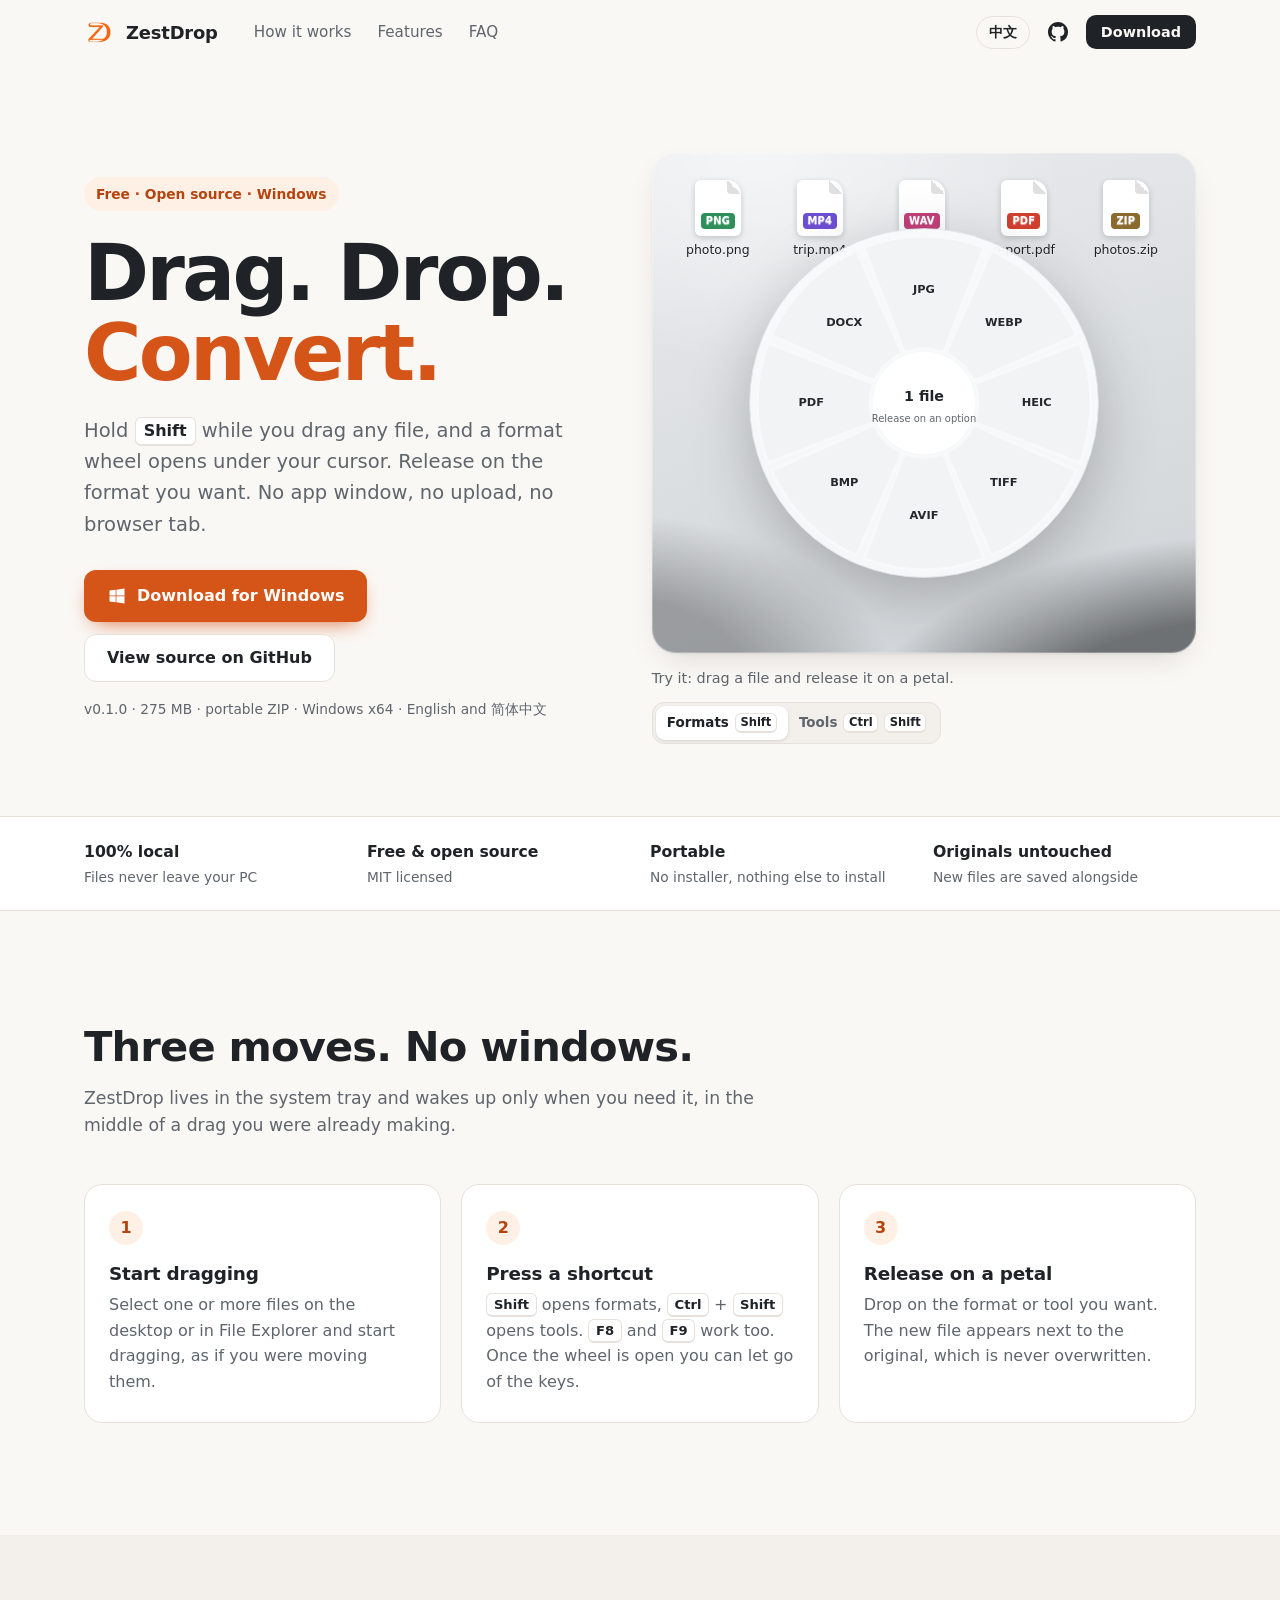
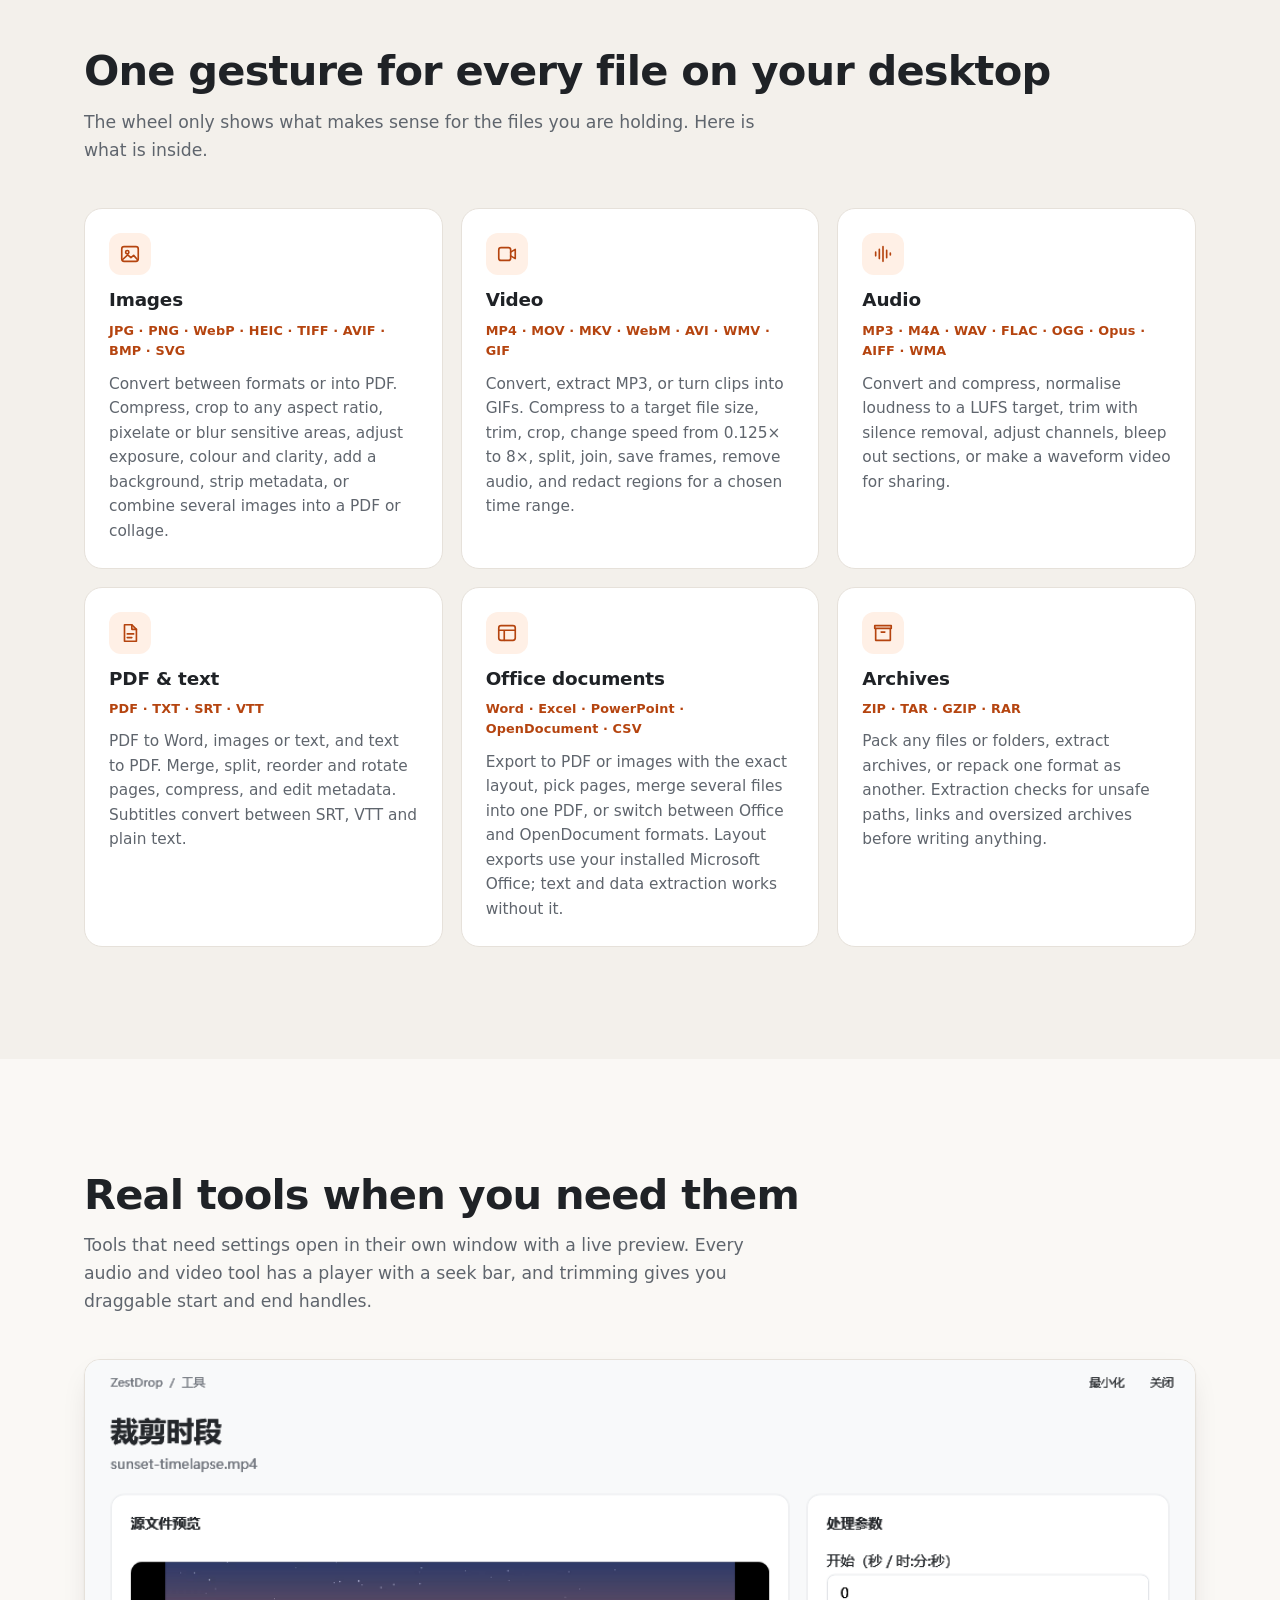
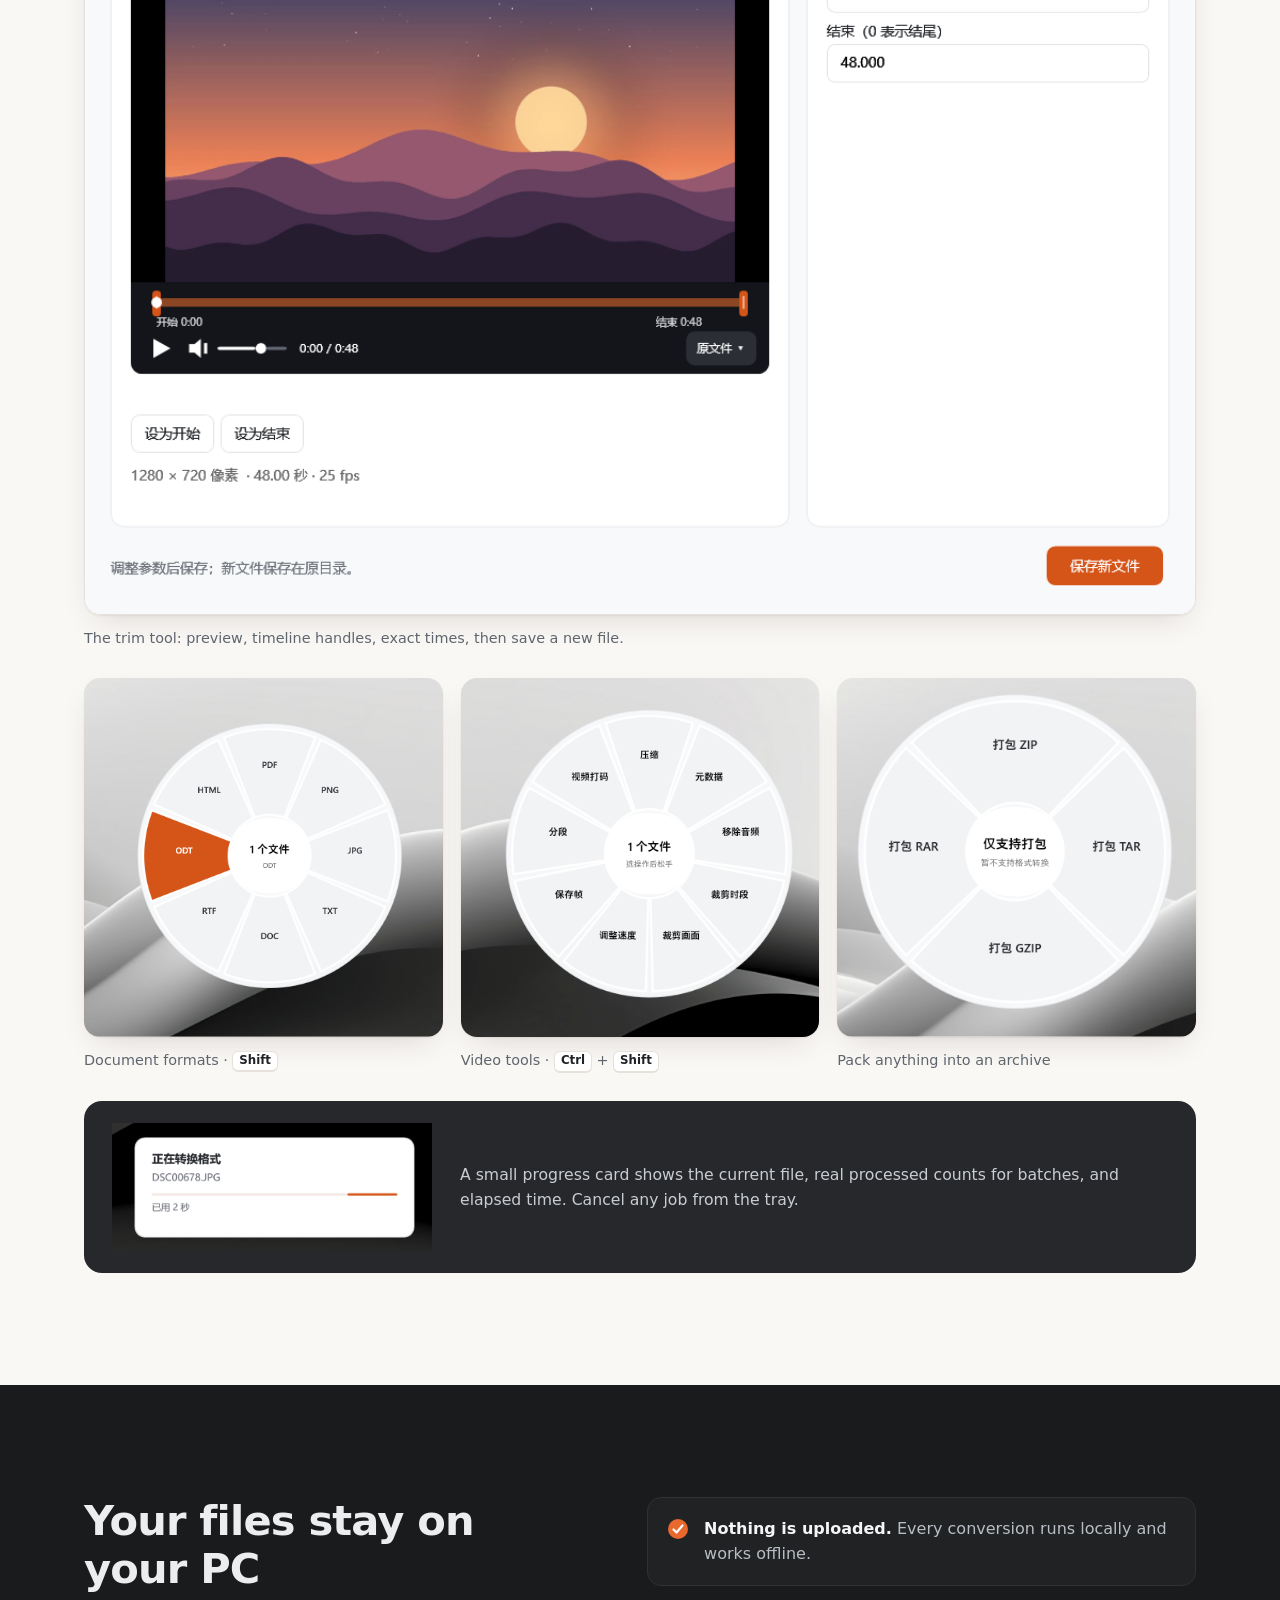
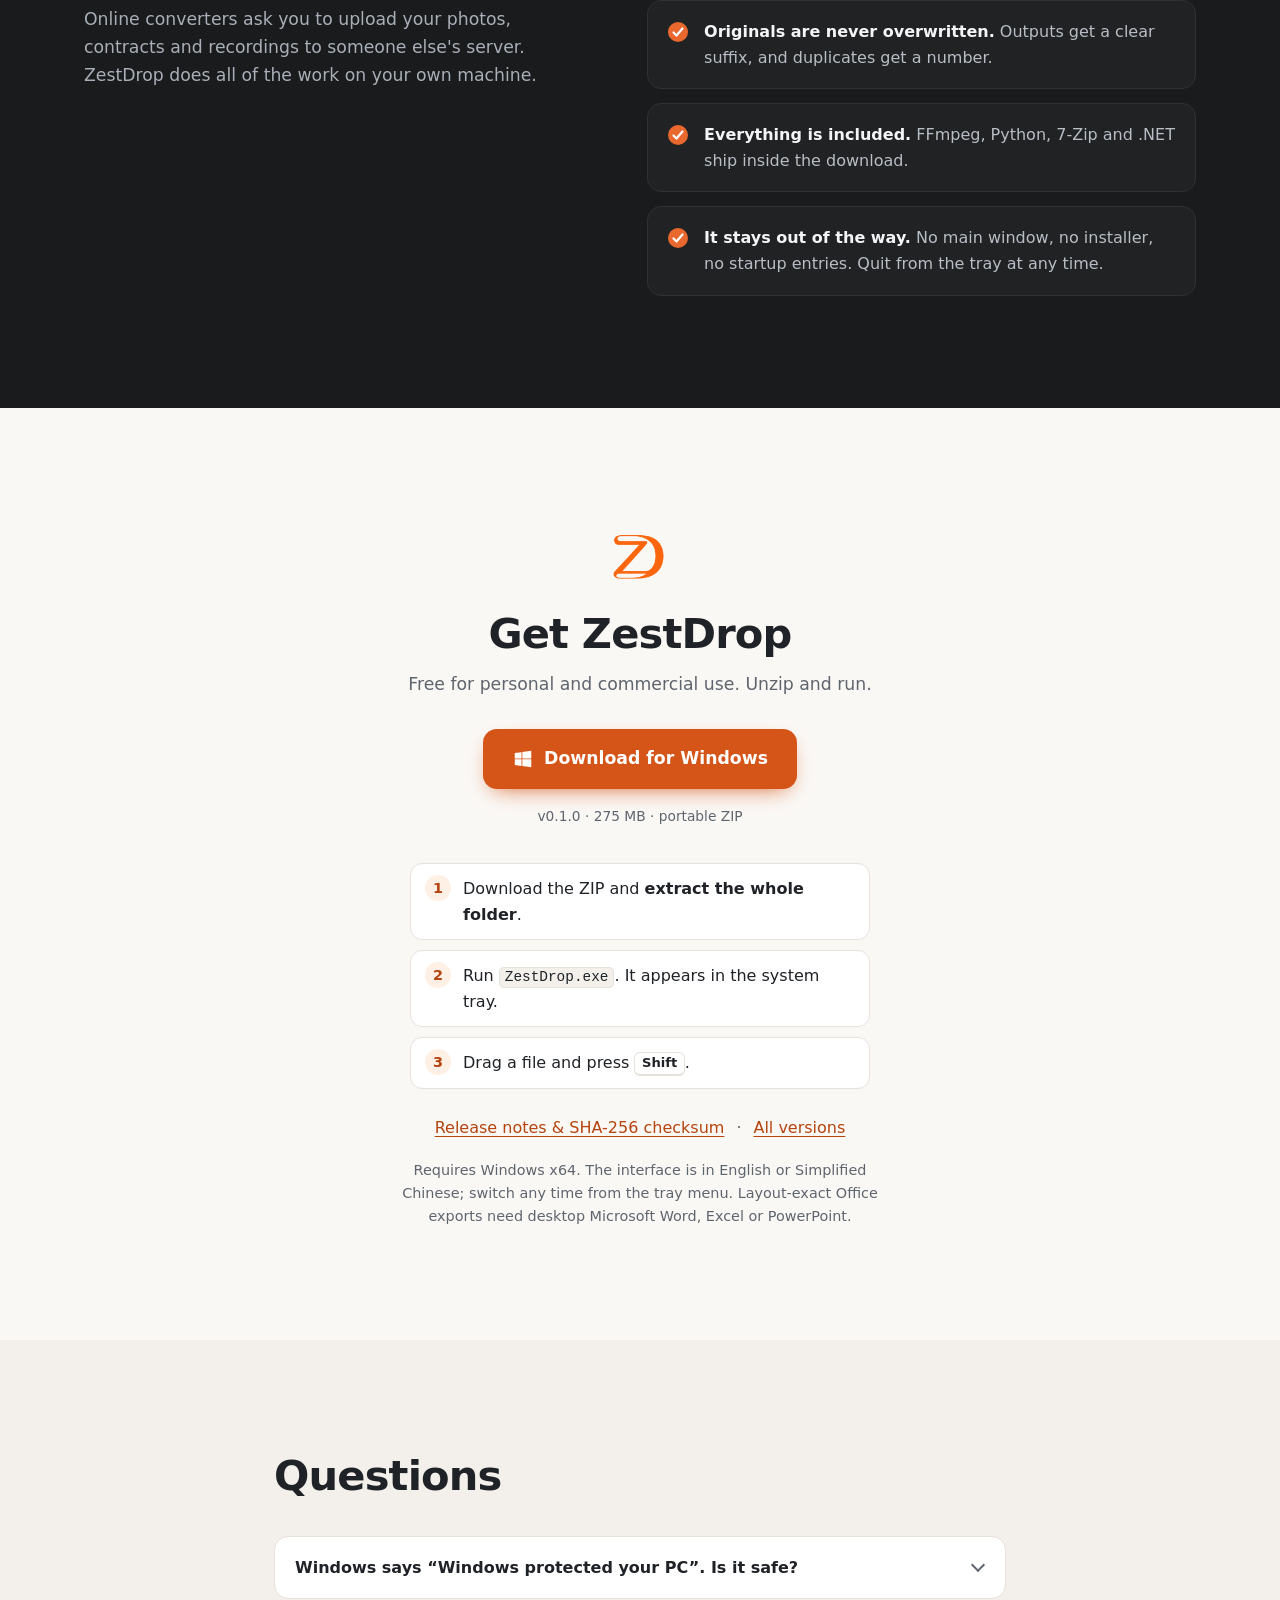
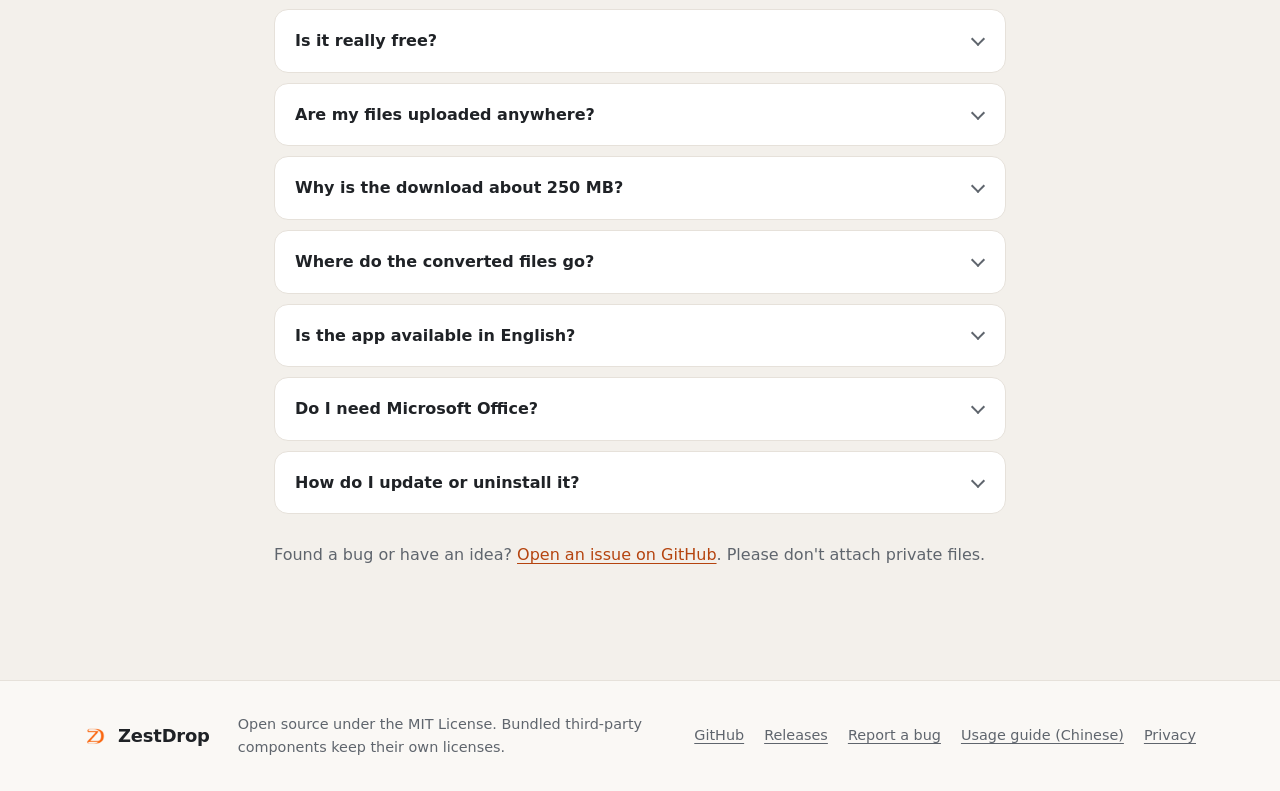
==== commit 6a4ae7ed: "Add privacy policy page and link it from the footer Also reflects the English interface in the downl" ====
--- a/index.html
+++ b/index.html
@@ -20,9 +20,9 @@
 <meta property="og:image:width" content="1200">
 <meta property="og:image:height" content="630">
 <meta name="twitter:card" content="summary_large_image">
-<link rel="stylesheet" href="/assets/css/site.css?v=2">
+<link rel="stylesheet" href="/assets/css/site.css?v=3">
 <script type="application/ld+json">
-{"@context":"https://schema.org","@type":"SoftwareApplication","name":"ZestDrop","operatingSystem":"Windows","applicationCategory":"UtilitiesApplication","offers":{"@type":"Offer","price":"0","priceCurrency":"USD"},"license":"https://opensource.org/licenses/MIT","url":"https://zestdrop.org/","downloadUrl":"https://github.com/Maxaccurate/ZestDrop/releases/latest","softwareVersion":"0.1.1"}
+{"@context":"https://schema.org","@type":"SoftwareApplication","name":"ZestDrop","operatingSystem":"Windows","applicationCategory":"UtilitiesApplication","offers":{"@type":"Offer","price":"0","priceCurrency":"USD"},"license":"https://opensource.org/licenses/MIT","url":"https://zestdrop.org/","downloadUrl":"https://github.com/Maxaccurate/ZestDrop/releases/latest","softwareVersion":"0.1.0"}
 </script>
 <!--
   Visitor statistics: on Cloudflare Pages, enable Web Analytics in the project's Metrics tab; no snippet is needed.
@@ -61,13 +61,13 @@
         <h1 data-i18n="hero.title">Drag. Drop. <em>Convert.</em></h1>
         <p class="lead" data-i18n="hero.lead">Hold <kbd>Shift</kbd> while you drag any file, and a format wheel opens under your cursor. Release on the format you want. No app window, no upload, no browser tab.</p>
         <div class="cta-row">
-          <a class="btn btn-primary" href="https://github.com/Maxaccurate/ZestDrop/releases/download/v0.1.1/ZestDrop-v0.1.1-windows-x64.zip" data-download>
+          <a class="btn btn-primary" href="https://github.com/Maxaccurate/ZestDrop/releases/download/v0.1.0/ZestDrop-v0.1.0-windows-x64.zip" data-download>
             <svg viewBox="0 0 24 24" width="20" height="20" aria-hidden="true"><path fill="currentColor" d="M3 5.5 10.4 4.5v7H3zm0 13 7.4 1v-7.1H3zm8.3 1.1L21 21v-8.6h-9.7zm0-15.2v7.1H21V3z"/></svg>
             <span data-i18n="cta.download">Download for Windows</span>
           </a>
           <a class="btn btn-ghost" href="https://github.com/Maxaccurate/ZestDrop" data-i18n="cta.source">View source on GitHub</a>
         </div>
-        <p class="fineprint"><span data-release-meta>v0.1.1 · 257 MB · portable ZIP</span> · <span data-i18n="cta.fine">Windows x64 · interface in Simplified Chinese for now</span></p>
+        <p class="fineprint"><span data-release-meta>v0.1.0 · 275 MB · portable ZIP</span> · <span data-i18n="cta.fine">Windows x64 · English and 简体中文</span></p>
       </div>
 
       <div class="demo" id="demo">
@@ -223,11 +223,11 @@
       <img src="/assets/img/logo.png" alt="" width="72" height="72">
       <h2 data-i18n="dl.title">Get ZestDrop</h2>
       <p class="section-lead" data-i18n="dl.lead">Free for personal and commercial use. Unzip and run.</p>
-      <a class="btn btn-primary btn-large" href="https://github.com/Maxaccurate/ZestDrop/releases/download/v0.1.1/ZestDrop-v0.1.1-windows-x64.zip" data-download>
+      <a class="btn btn-primary btn-large" href="https://github.com/Maxaccurate/ZestDrop/releases/download/v0.1.0/ZestDrop-v0.1.0-windows-x64.zip" data-download>
         <svg viewBox="0 0 24 24" width="22" height="22" aria-hidden="true"><path fill="currentColor" d="M3 5.5 10.4 4.5v7H3zm0 13 7.4 1v-7.1H3zm8.3 1.1L21 21v-8.6h-9.7zm0-15.2v7.1H21V3z"/></svg>
         <span data-i18n="cta.download">Download for Windows</span>
       </a>
-      <p class="fineprint" data-release-meta>v0.1.1 · 257 MB · portable ZIP</p>
+      <p class="fineprint" data-release-meta>v0.1.0 · 275 MB · portable ZIP</p>
       <ol class="install">
         <li data-i18n="dl.1">Download the ZIP and <b>extract the whole folder</b>.</li>
         <li data-i18n="dl.2">Run <code>ZestDrop.exe</code>. It appears in the system tray.</li>
@@ -238,7 +238,7 @@
         <span aria-hidden="true">·</span>
         <a href="https://github.com/Maxaccurate/ZestDrop/releases" data-i18n="dl.all">All versions</a>
       </p>
-      <p class="requirements" data-i18n="dl.req">Requires Windows x64. The interface is currently in Simplified Chinese. Layout-exact Office exports need desktop Microsoft Word, Excel or PowerPoint.</p>
+      <p class="requirements" data-i18n="dl.req">Requires Windows x64. The interface is in English or Simplified Chinese; switch any time from the tray menu. Layout-exact Office exports need desktop Microsoft Word, Excel or PowerPoint.</p>
     </div>
   </section>
 
@@ -268,7 +268,7 @@
         </details>
         <details>
           <summary data-i18n="faq.6.q">Is the app available in English?</summary>
-          <div data-i18n="faq.6.a"><p>Not yet. The interface is currently in Simplified Chinese. Format names such as JPG or PDF are the same in every language, so conversions are easy to use either way.</p></div>
+          <div data-i18n="faq.6.a"><p>Yes. Since v0.1.0 the interface is available in English and Simplified Chinese. It starts in your Windows display language; right-click the tray icon and choose <b>Language / 语言</b> to switch.</p></div>
         </details>
         <details>
           <summary data-i18n="faq.7.q">Do I need Microsoft Office?</summary>
@@ -296,11 +296,12 @@
       <a href="https://github.com/Maxaccurate/ZestDrop/releases" data-i18n="foot.releases">Releases</a>
       <a href="https://github.com/Maxaccurate/ZestDrop/issues" data-i18n="foot.issues">Report a bug</a>
       <a href="https://github.com/Maxaccurate/ZestDrop/blob/main/docs/usage.md" data-i18n="foot.guide">Usage guide (Chinese)</a>
+      <a href="/privacy.html" data-i18n="foot.privacy">Privacy</a>
     </nav>
   </div>
 </footer>
 
-<script src="/assets/js/i18n.js?v=2"></script>
-<script src="/assets/js/site.js?v=5"></script>
+<script src="/assets/js/i18n.js?v=5"></script>
+<script src="/assets/js/site.js?v=6"></script>
 </body>
 </html>
--- a/assets/css/site.css
+++ b/assets/css/site.css
@@ -249,3 +249,4 @@
 
 html[lang="zh-CN"] body { line-height: 1.7; }
 html[lang="zh-CN"] .hero h1 { letter-spacing: -.01em; }
+html[lang="zh-CN"] .hero h1 em { display: inline; }
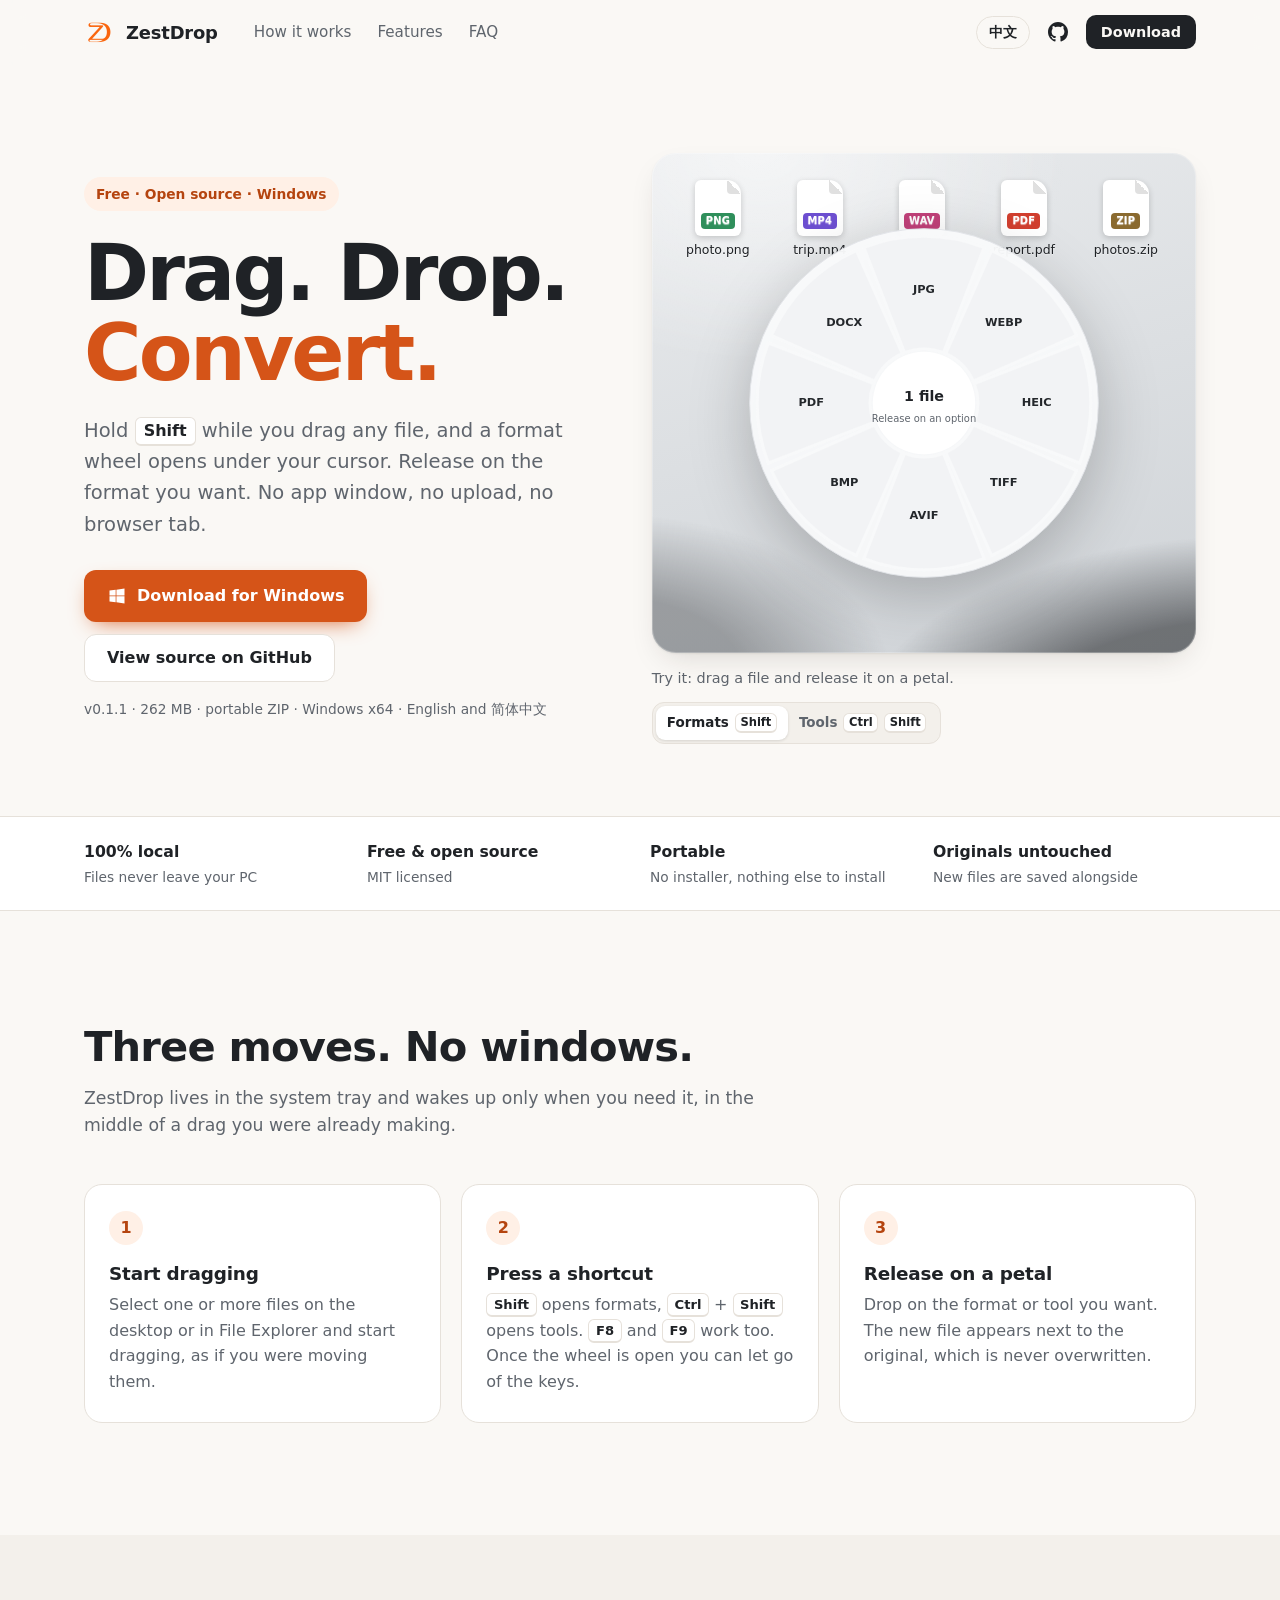
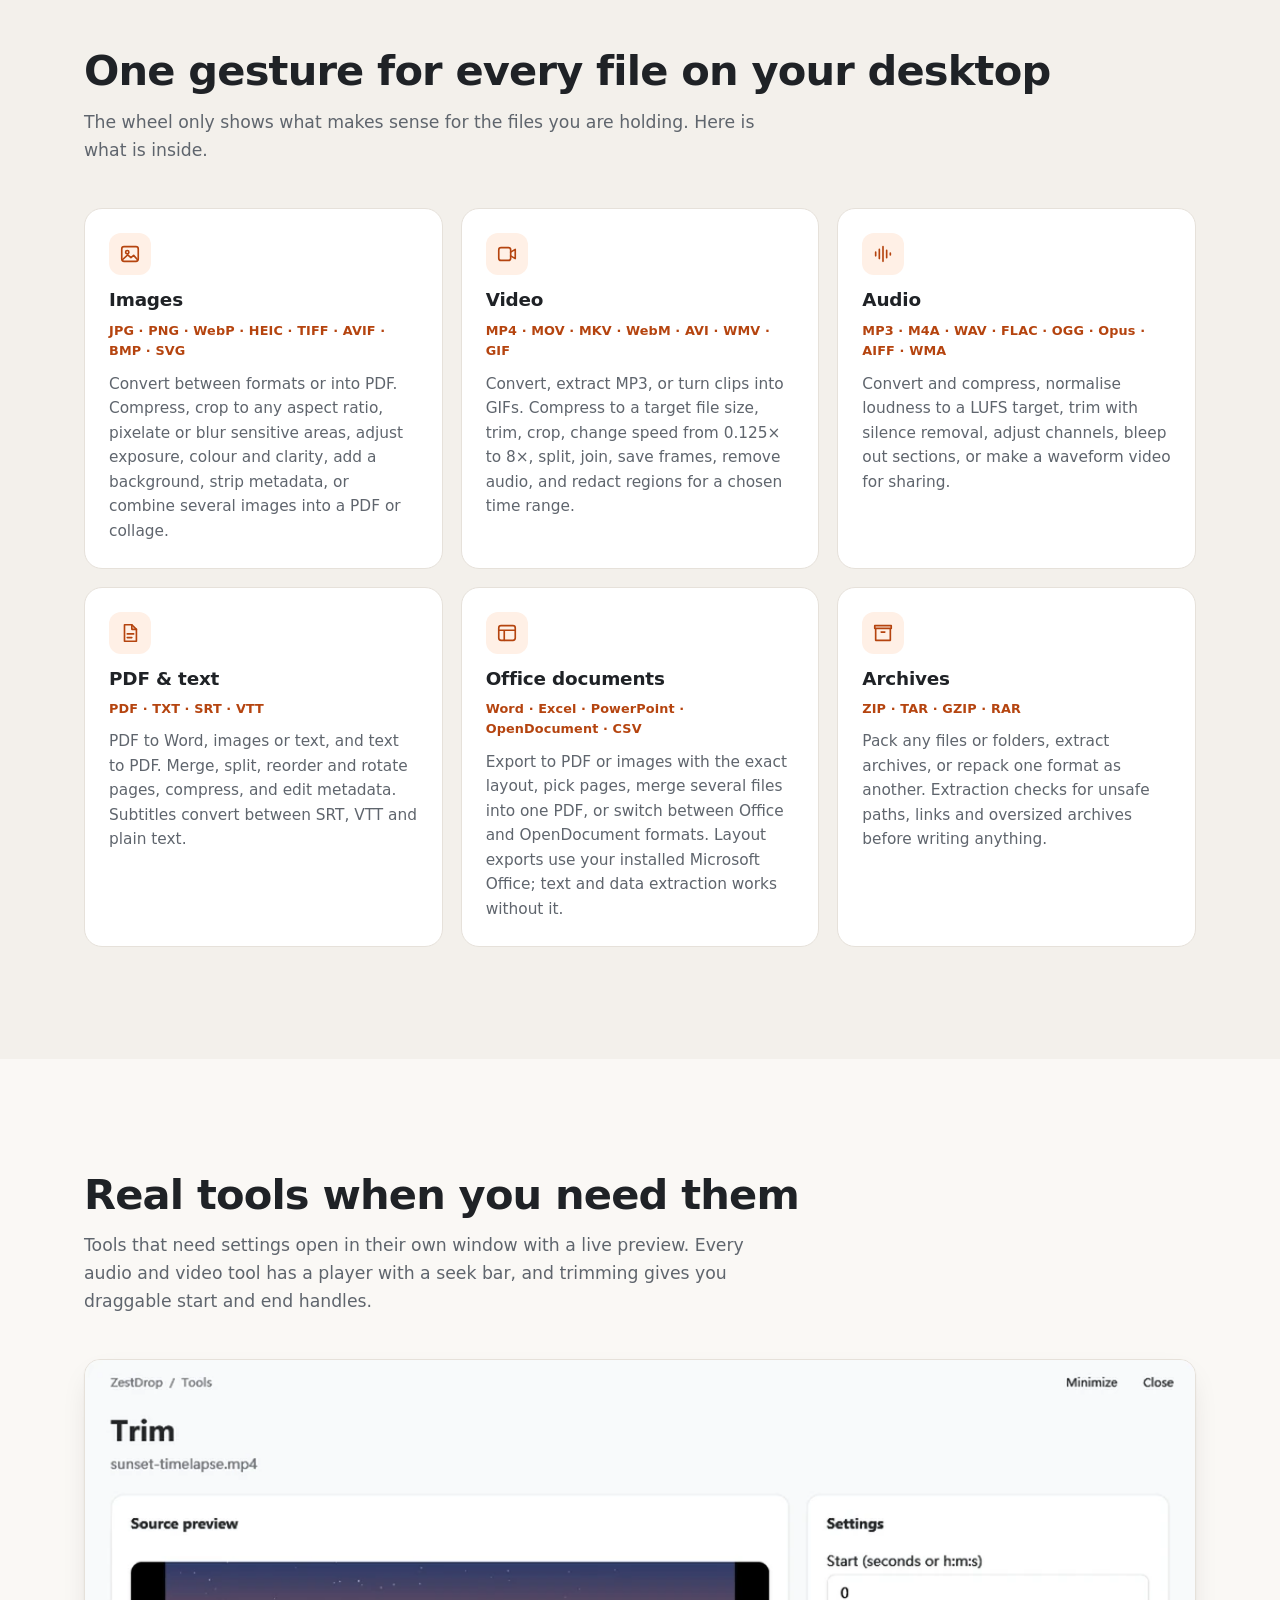
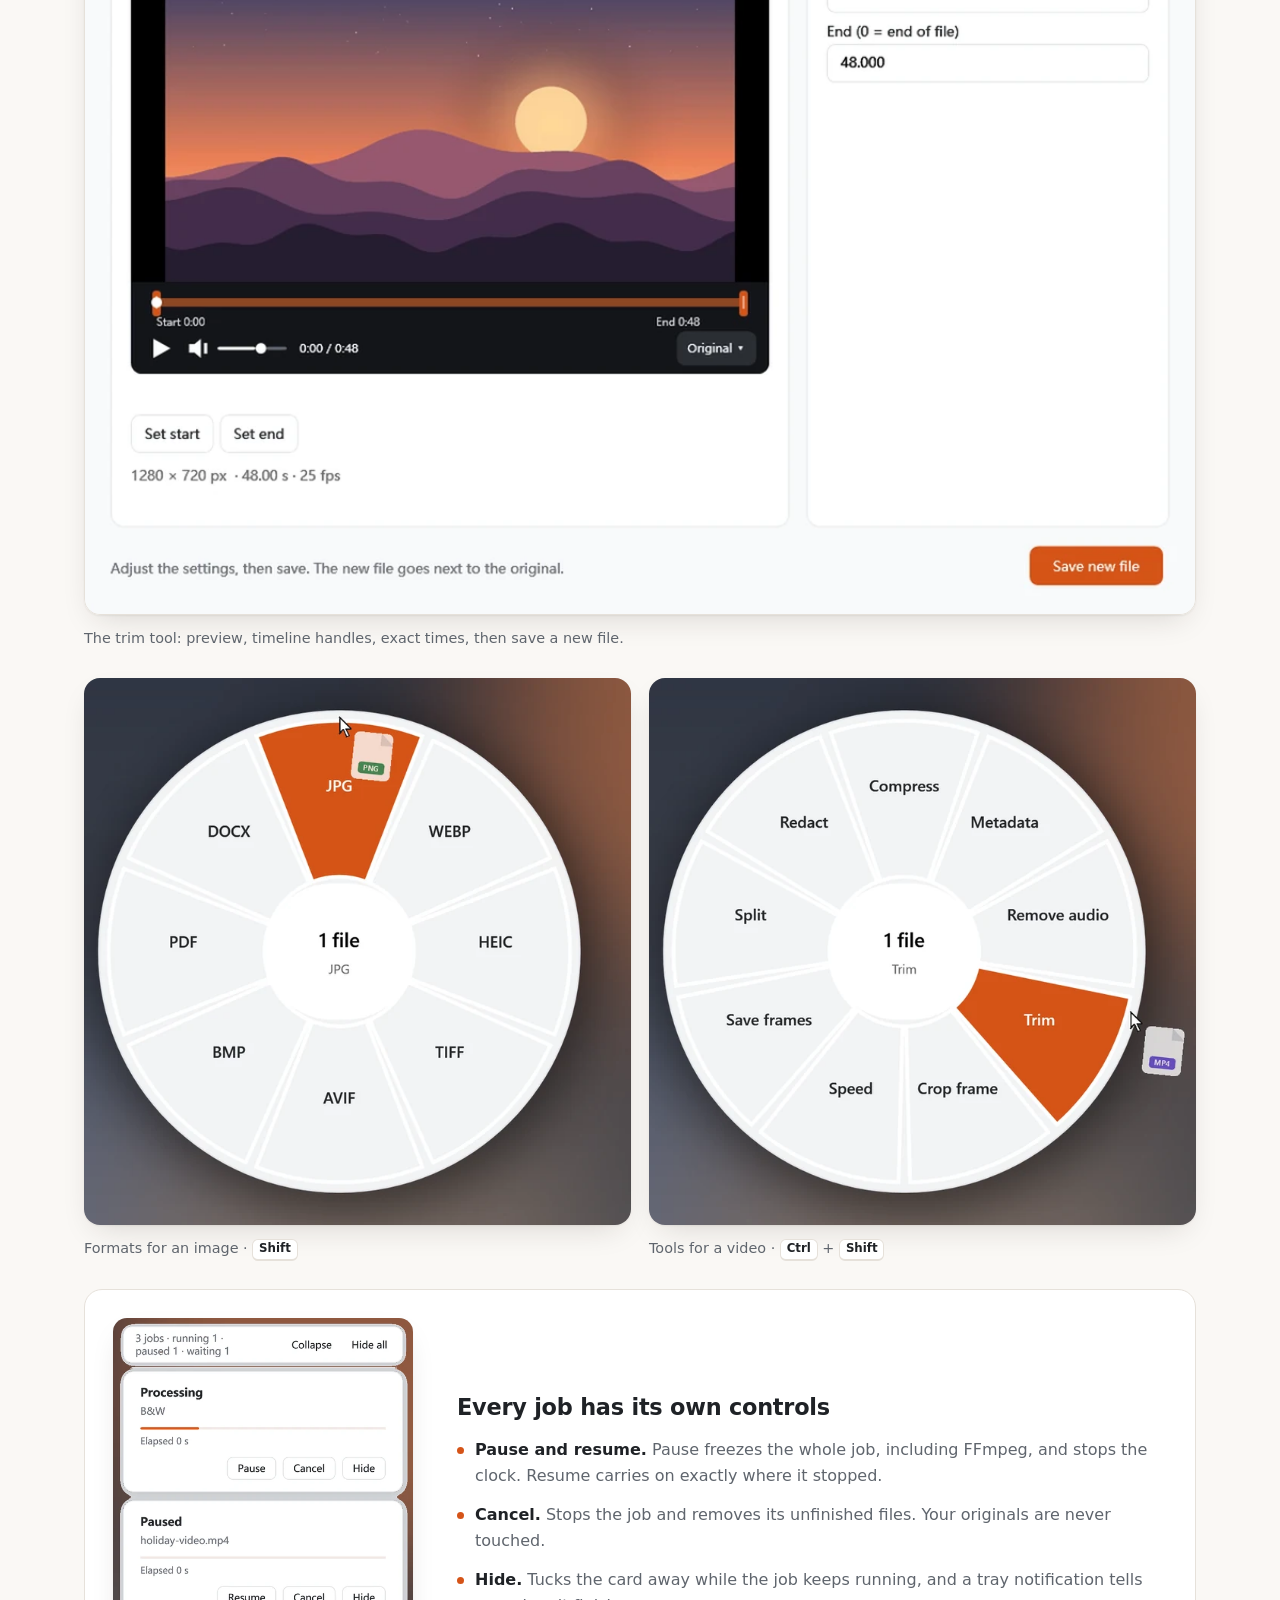
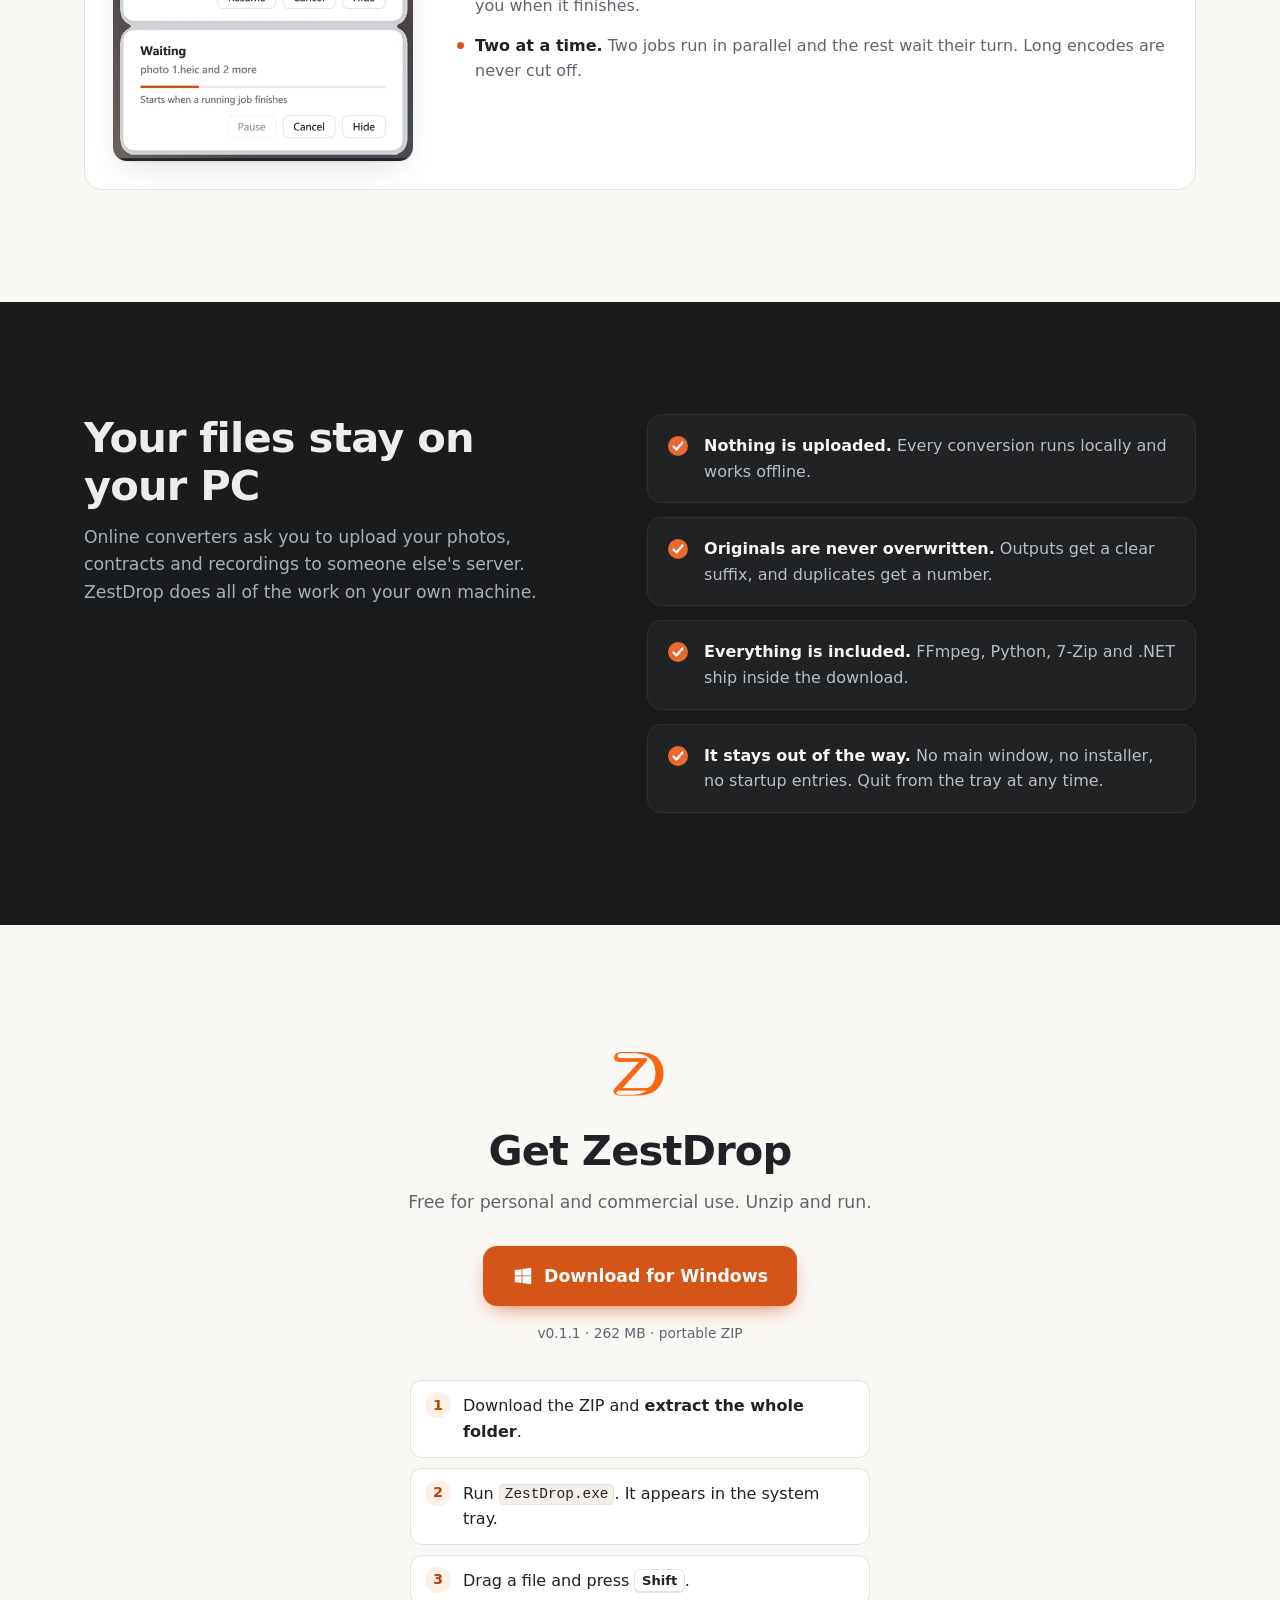
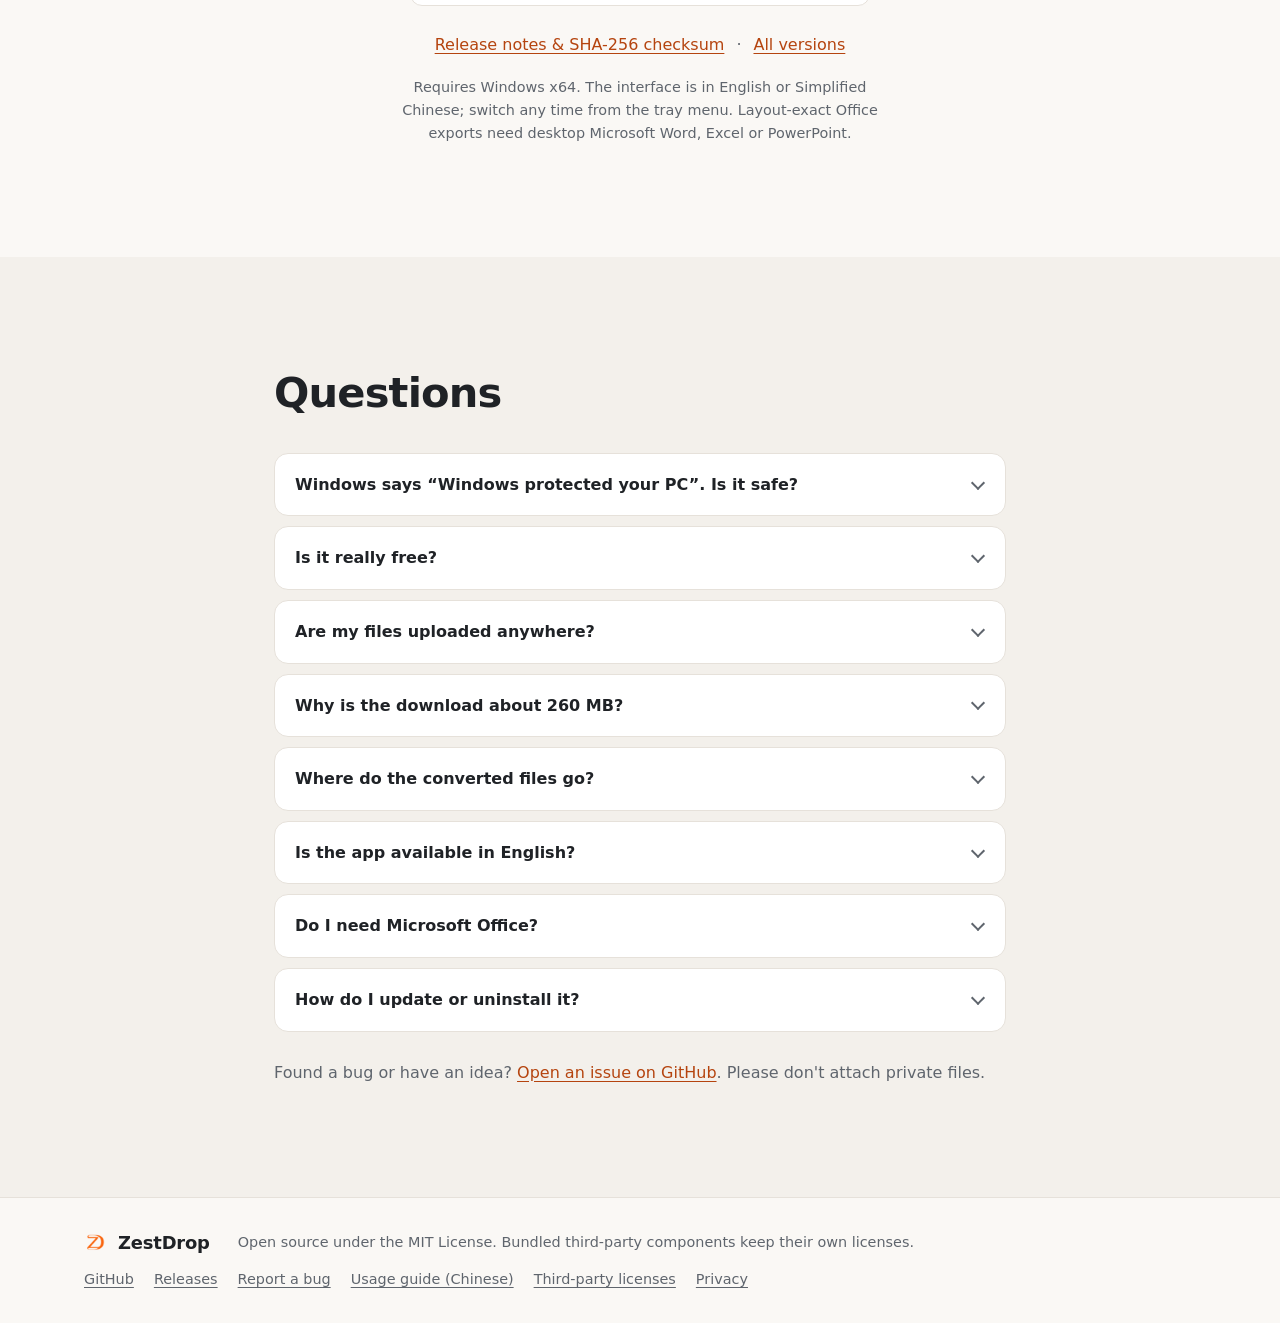
==== commit 99e8dbc6: "Update the site for v0.1.1 and the Microsoft Store listing - Use real English and Chinese screenshot" ====
--- a/index.html
+++ b/index.html
@@ -20,9 +20,9 @@
 <meta property="og:image:width" content="1200">
 <meta property="og:image:height" content="630">
 <meta name="twitter:card" content="summary_large_image">
-<link rel="stylesheet" href="/assets/css/site.css?v=3">
+<link rel="stylesheet" href="/assets/css/site.css?v=4">
 <script type="application/ld+json">
-{"@context":"https://schema.org","@type":"SoftwareApplication","name":"ZestDrop","operatingSystem":"Windows","applicationCategory":"UtilitiesApplication","offers":{"@type":"Offer","price":"0","priceCurrency":"USD"},"license":"https://opensource.org/licenses/MIT","url":"https://zestdrop.org/","downloadUrl":"https://github.com/Maxaccurate/ZestDrop/releases/latest","softwareVersion":"0.1.0"}
+{"@context":"https://schema.org","@type":"SoftwareApplication","name":"ZestDrop","operatingSystem":"Windows","applicationCategory":"UtilitiesApplication","offers":{"@type":"Offer","price":"0","priceCurrency":"USD"},"license":"https://opensource.org/licenses/MIT","url":"https://zestdrop.org/","downloadUrl":"https://github.com/Maxaccurate/ZestDrop/releases/latest","softwareVersion":"0.1.1"}
 </script>
 <!--
   Visitor statistics: on Cloudflare Pages, enable Web Analytics in the project's Metrics tab; no snippet is needed.
@@ -61,13 +61,13 @@
         <h1 data-i18n="hero.title">Drag. Drop. <em>Convert.</em></h1>
         <p class="lead" data-i18n="hero.lead">Hold <kbd>Shift</kbd> while you drag any file, and a format wheel opens under your cursor. Release on the format you want. No app window, no upload, no browser tab.</p>
         <div class="cta-row">
-          <a class="btn btn-primary" href="https://github.com/Maxaccurate/ZestDrop/releases/download/v0.1.0/ZestDrop-v0.1.0-windows-x64.zip" data-download>
+          <a class="btn btn-primary" href="https://github.com/Maxaccurate/ZestDrop/releases/download/v0.1.1/ZestDrop-v0.1.1-windows-x64.zip" data-download>
             <svg viewBox="0 0 24 24" width="20" height="20" aria-hidden="true"><path fill="currentColor" d="M3 5.5 10.4 4.5v7H3zm0 13 7.4 1v-7.1H3zm8.3 1.1L21 21v-8.6h-9.7zm0-15.2v7.1H21V3z"/></svg>
             <span data-i18n="cta.download">Download for Windows</span>
           </a>
           <a class="btn btn-ghost" href="https://github.com/Maxaccurate/ZestDrop" data-i18n="cta.source">View source on GitHub</a>
         </div>
-        <p class="fineprint"><span data-release-meta>v0.1.0 · 275 MB · portable ZIP</span> · <span data-i18n="cta.fine">Windows x64 · English and 简体中文</span></p>
+        <p class="fineprint"><span data-release-meta>v0.1.1 · 262 MB · portable ZIP</span> · <span data-i18n="cta.fine">Windows x64 · English and 简体中文</span></p>
       </div>
 
       <div class="demo" id="demo">
@@ -179,27 +179,31 @@
       <h2 data-i18n="shots.title">Real tools when you need them</h2>
       <p class="section-lead" data-i18n="shots.lead">Tools that need settings open in their own window with a live preview. Every audio and video tool has a player with a seek bar, and trimming gives you draggable start and end handles.</p>
       <figure class="shot-main">
-        <img src="/assets/img/tool-trim-video.png" width="1040" height="800" loading="lazy" alt="The ZestDrop trim tool window, with a video preview, a timeline with orange start and end handles, playback controls and start and end time fields." data-i18n-alt="shots.trim.alt">
+        <img src="/assets/img/tool-trim-en.webp" data-src-en="/assets/img/tool-trim-en.webp" data-src-zh="/assets/img/tool-trim-zh.webp" width="1040" height="800" loading="lazy" alt="The ZestDrop trim tool window, with a video preview, a timeline with orange start and end handles, playback controls and start and end time fields." data-i18n-alt="shots.trim.alt">
         <figcaption data-i18n="shots.trim">The trim tool: preview, timeline handles, exact times, then save a new file.</figcaption>
       </figure>
       <div class="shot-grid">
         <figure>
-          <img src="/assets/img/document-conversion.png" width="536" height="499" loading="lazy" alt="Format wheel for a document, with ODT highlighted among HTML, PDF, PNG, JPG, TXT, DOC and RTF." data-i18n-alt="shots.doc.alt">
-          <figcaption data-i18n="shots.doc">Document formats · <kbd>Shift</kbd></figcaption>
+          <img src="/assets/img/wheel-formats-en.webp" data-src-en="/assets/img/wheel-formats-en.webp" data-src-zh="/assets/img/wheel-formats-zh.webp" width="720" height="720" loading="lazy" alt="Format wheel for a PNG image, with JPG highlighted among WEBP, HEIC, TIFF, AVIF, BMP, PDF and DOCX." data-i18n-alt="shots.fmt.alt">
+          <figcaption data-i18n="shots.fmt">Formats for an image · <kbd>Shift</kbd></figcaption>
         </figure>
         <figure>
-          <img src="/assets/img/video-tools.png" width="477" height="459" loading="lazy" alt="Tool wheel for a video, with compress, metadata, remove audio, trim, crop, speed, save frames, split and redact." data-i18n-alt="shots.vid.alt">
-          <figcaption data-i18n="shots.vid">Video tools · <kbd>Ctrl</kbd> + <kbd>Shift</kbd></figcaption>
+          <img src="/assets/img/wheel-tools-en.webp" data-src-en="/assets/img/wheel-tools-en.webp" data-src-zh="/assets/img/wheel-tools-zh.webp" width="720" height="720" loading="lazy" alt="Tool wheel for a video, with Trim highlighted among Compress, Metadata, Remove audio, Crop frame, Speed, Save frames, Split and Redact." data-i18n-alt="shots.tools.alt">
+          <figcaption data-i18n="shots.tools">Tools for a video · <kbd>Ctrl</kbd> + <kbd>Shift</kbd></figcaption>
         </figure>
-        <figure>
-          <img src="/assets/img/archive-packing.png" width="464" height="420" loading="lazy" alt="Wheel offering to pack files into ZIP, TAR, GZIP or RAR." data-i18n-alt="shots.arc.alt">
-          <figcaption data-i18n="shots.arc">Pack anything into an archive</figcaption>
-        </figure>
-      </div>
-      <figure class="shot-progress">
-        <img src="/assets/img/conversion-progress.png" width="389" height="156" loading="lazy" alt="Progress card in the corner of the screen showing an image conversion with elapsed time." data-i18n-alt="shots.prog.alt">
-        <figcaption data-i18n="shots.prog">A small progress card shows the current file, real processed counts for batches, and elapsed time. Cancel any job from the tray.</figcaption>
-      </figure>
+      </div>
+      <div class="jobs">
+        <img src="/assets/img/jobs-en.webp" data-src-en="/assets/img/jobs-en.webp" data-src-zh="/assets/img/jobs-zh.webp" width="536" height="792" loading="lazy" alt="Three stacked progress cards: one processing with Pause, Cancel and Hide buttons, one paused with Resume, and one waiting for a running job to finish." data-i18n-alt="jobs.alt">
+        <div class="jobs-copy">
+          <h3 data-i18n="jobs.title">Every job has its own controls</h3>
+          <ul>
+            <li data-i18n="jobs.1"><b>Pause and resume.</b> Pause freezes the whole job, including FFmpeg, and stops the clock. Resume carries on exactly where it stopped.</li>
+            <li data-i18n="jobs.2"><b>Cancel.</b> Stops the job and removes its unfinished files. Your originals are never touched.</li>
+            <li data-i18n="jobs.3"><b>Hide.</b> Tucks the card away while the job keeps running, and a tray notification tells you when it finishes.</li>
+            <li data-i18n="jobs.4"><b>Two at a time.</b> Two jobs run in parallel and the rest wait their turn. Long encodes are never cut off.</li>
+          </ul>
+        </div>
+      </div>
     </div>
   </section>
 
@@ -223,11 +227,11 @@
       <img src="/assets/img/logo.png" alt="" width="72" height="72">
       <h2 data-i18n="dl.title">Get ZestDrop</h2>
       <p class="section-lead" data-i18n="dl.lead">Free for personal and commercial use. Unzip and run.</p>
-      <a class="btn btn-primary btn-large" href="https://github.com/Maxaccurate/ZestDrop/releases/download/v0.1.0/ZestDrop-v0.1.0-windows-x64.zip" data-download>
+      <a class="btn btn-primary btn-large" href="https://github.com/Maxaccurate/ZestDrop/releases/download/v0.1.1/ZestDrop-v0.1.1-windows-x64.zip" data-download>
         <svg viewBox="0 0 24 24" width="22" height="22" aria-hidden="true"><path fill="currentColor" d="M3 5.5 10.4 4.5v7H3zm0 13 7.4 1v-7.1H3zm8.3 1.1L21 21v-8.6h-9.7zm0-15.2v7.1H21V3z"/></svg>
         <span data-i18n="cta.download">Download for Windows</span>
       </a>
-      <p class="fineprint" data-release-meta>v0.1.0 · 275 MB · portable ZIP</p>
+      <p class="fineprint" data-release-meta>v0.1.1 · 262 MB · portable ZIP</p>
       <ol class="install">
         <li data-i18n="dl.1">Download the ZIP and <b>extract the whole folder</b>.</li>
         <li data-i18n="dl.2">Run <code>ZestDrop.exe</code>. It appears in the system tray.</li>
@@ -252,14 +256,14 @@
         </details>
         <details>
           <summary data-i18n="faq.2.q">Is it really free?</summary>
-          <div data-i18n="faq.2.a"><p>Yes. ZestDrop is open source under the MIT License, with no ads, accounts or paid tiers. Bundled components such as FFmpeg, Python and 7-Zip keep their own licenses.</p></div>
+          <div data-i18n="faq.2.a"><p>Yes. ZestDrop is open source under the MIT License, with no ads, accounts or paid tiers. Bundled components keep their own licenses. For example, FFmpeg is included as a GPLv3 build, and its exact source code is attached to the <a href="https://github.com/Maxaccurate/ZestDrop/releases/tag/v0.1.0">v0.1.0 release</a>.</p></div>
         </details>
         <details>
           <summary data-i18n="faq.3.q">Are my files uploaded anywhere?</summary>
           <div data-i18n="faq.3.a"><p>No. Everything is processed on your computer by the engines bundled in the download, and ZestDrop works with no internet connection.</p></div>
         </details>
         <details>
-          <summary data-i18n="faq.4.q">Why is the download about 250 MB?</summary>
+          <summary data-i18n="faq.4.q">Why is the download about 260 MB?</summary>
           <div data-i18n="faq.4.a"><p>It includes everything it needs to run: the .NET runtime, a portable Python with its libraries, FFmpeg and 7-Zip. You don't have to install anything else.</p></div>
         </details>
         <details>
@@ -296,12 +300,13 @@
       <a href="https://github.com/Maxaccurate/ZestDrop/releases" data-i18n="foot.releases">Releases</a>
       <a href="https://github.com/Maxaccurate/ZestDrop/issues" data-i18n="foot.issues">Report a bug</a>
       <a href="https://github.com/Maxaccurate/ZestDrop/blob/main/docs/usage.md" data-i18n="foot.guide">Usage guide (Chinese)</a>
-      <a href="/privacy.html" data-i18n="foot.privacy">Privacy</a>
+      <a href="https://github.com/Maxaccurate/ZestDrop/blob/main/docs/dependencies.json" data-i18n="foot.licenses">Third-party licenses</a>
+      <a href="/privacy" data-i18n="foot.privacy">Privacy</a>
     </nav>
   </div>
 </footer>
 
-<script src="/assets/js/i18n.js?v=5"></script>
-<script src="/assets/js/site.js?v=6"></script>
+<script src="/assets/js/i18n.js?v=6"></script>
+<script src="/assets/js/site.js?v=8"></script>
 </body>
 </html>
--- a/assets/css/site.css
+++ b/assets/css/site.css
@@ -204,13 +204,19 @@
 .shot-main { margin: 44px 0 0; }
 .shot-main img { border-radius: 16px; border: 1px solid var(--line); box-shadow: var(--shadow); width: 100%; }
 figcaption { font-size: .9rem; color: var(--muted); margin-top: 12px; }
-.shot-grid { display: grid; grid-template-columns: repeat(3, minmax(0, 1fr)); gap: 18px; margin-top: 28px; }
+.shot-grid { display: grid; grid-template-columns: repeat(2, minmax(0, 1fr)); gap: 18px; margin-top: 28px; }
 .shot-grid figure { margin: 0; }
-.shot-grid img { border-radius: 16px; width: 100%; aspect-ratio: 1 / 1; object-fit: cover; box-shadow: var(--shadow); }
-@media (max-width: 760px) { .shot-grid { grid-template-columns: 1fr; max-width: 440px; } }
-.shot-progress { margin: 28px 0 0; display: flex; flex-wrap: wrap; align-items: center; gap: 18px 28px; background: #26282B; border-radius: var(--radius); padding: 22px 28px; }
-.shot-progress img { width: min(320px, 100%); }
-.shot-progress figcaption { color: #C9CDD2; margin: 0; flex: 1 1 260px; font-size: .98rem; }
+.shot-grid img { border-radius: 16px; width: 100%; height: auto; aspect-ratio: 1 / 1; object-fit: cover; box-shadow: var(--shadow); }
+@media (max-width: 640px) { .shot-grid { grid-template-columns: 1fr; max-width: 440px; } }
+
+.jobs { margin-top: 28px; display: grid; grid-template-columns: minmax(0, 300px) minmax(0, 1fr); gap: 28px 44px; align-items: center; background: var(--surface); border: 1px solid var(--line); border-radius: var(--radius); padding: 28px; }
+.jobs img { width: 100%; height: auto; border-radius: 14px; box-shadow: var(--shadow); }
+.jobs h3 { font-size: 1.4rem; margin-bottom: 16px; }
+.jobs ul { list-style: none; margin: 0; padding: 0; display: grid; gap: 14px; }
+.jobs li { color: var(--muted); padding-left: 18px; position: relative; }
+.jobs li::before { content: ""; position: absolute; left: 0; top: .62em; width: 7px; height: 7px; border-radius: 999px; background: var(--accent); }
+.jobs li b { color: var(--ink); }
+@media (max-width: 760px) { .jobs { grid-template-columns: 1fr; padding: 20px; } .jobs img { max-width: 300px; margin-inline: auto; } }
 
 .section-dark { background: #1A1B1D; color: #ECEDEE; }
 .section-dark .section-lead { color: #A9AFB6; }
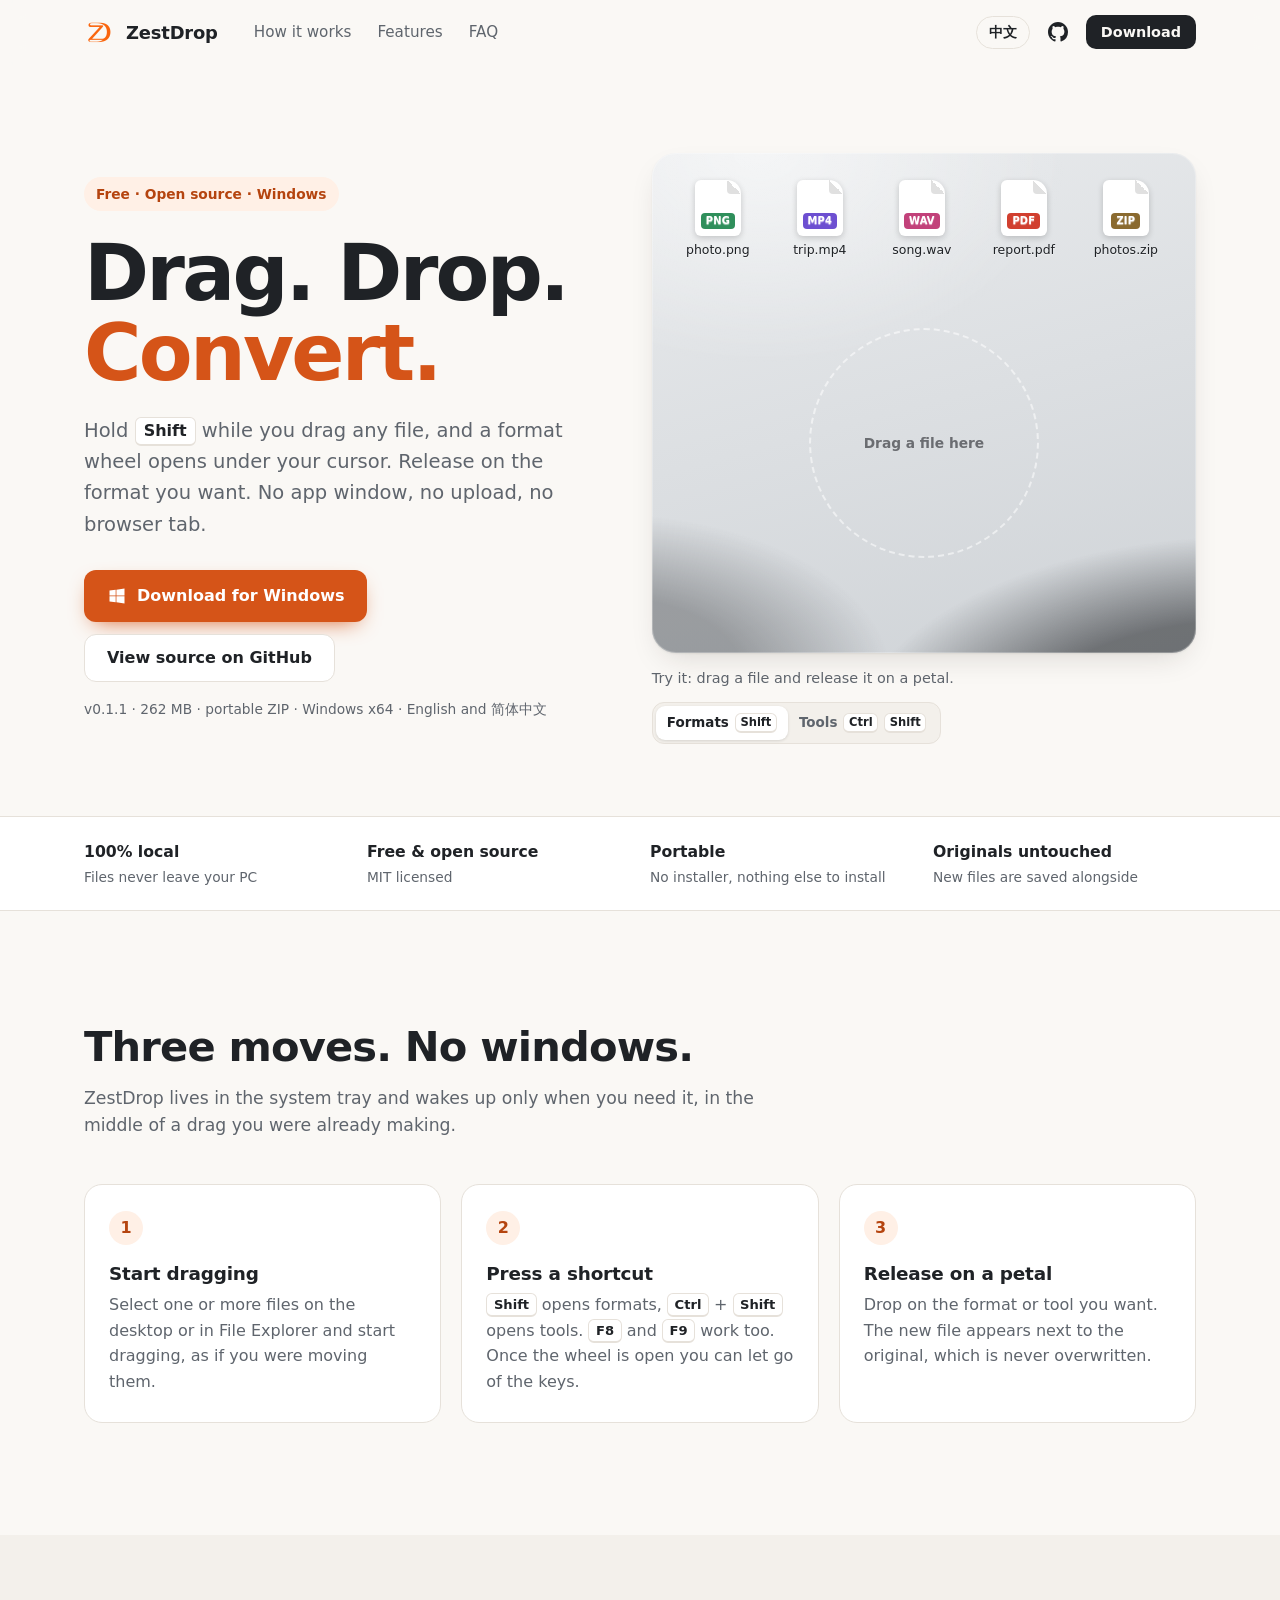
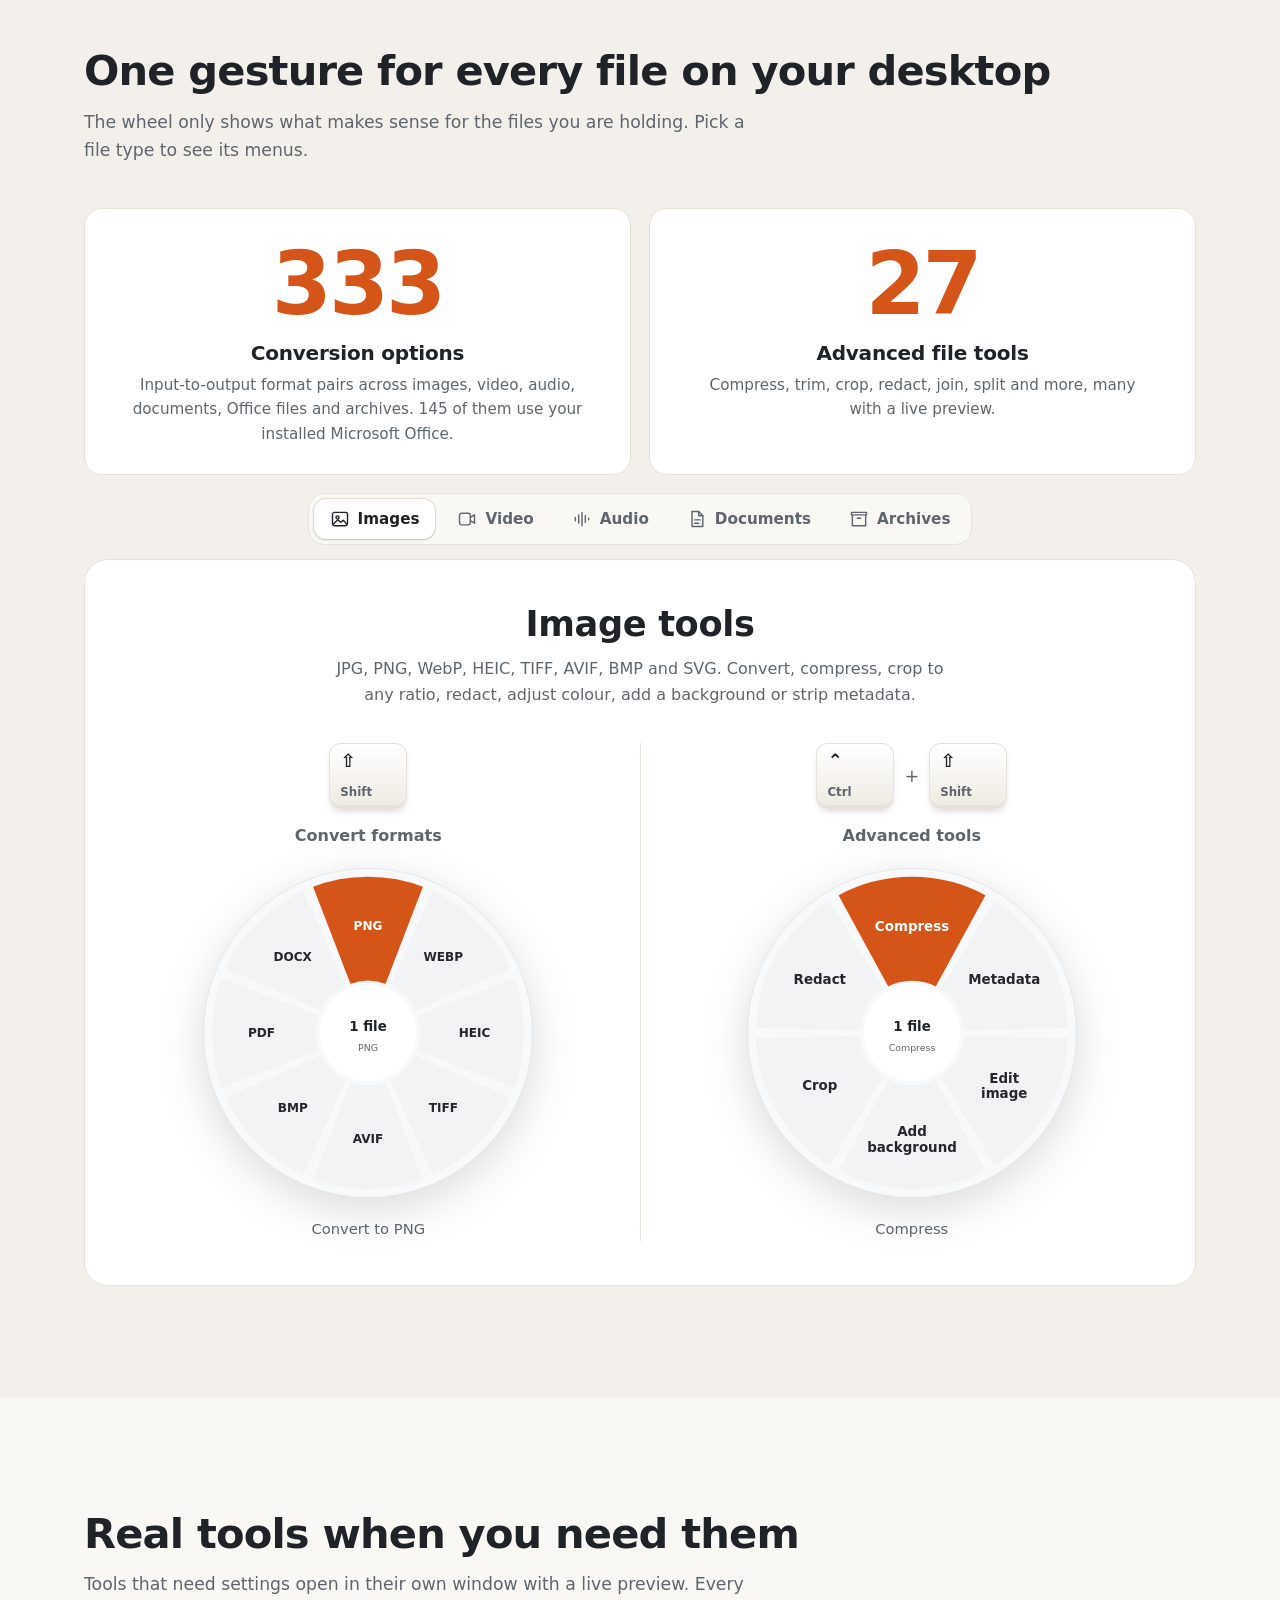
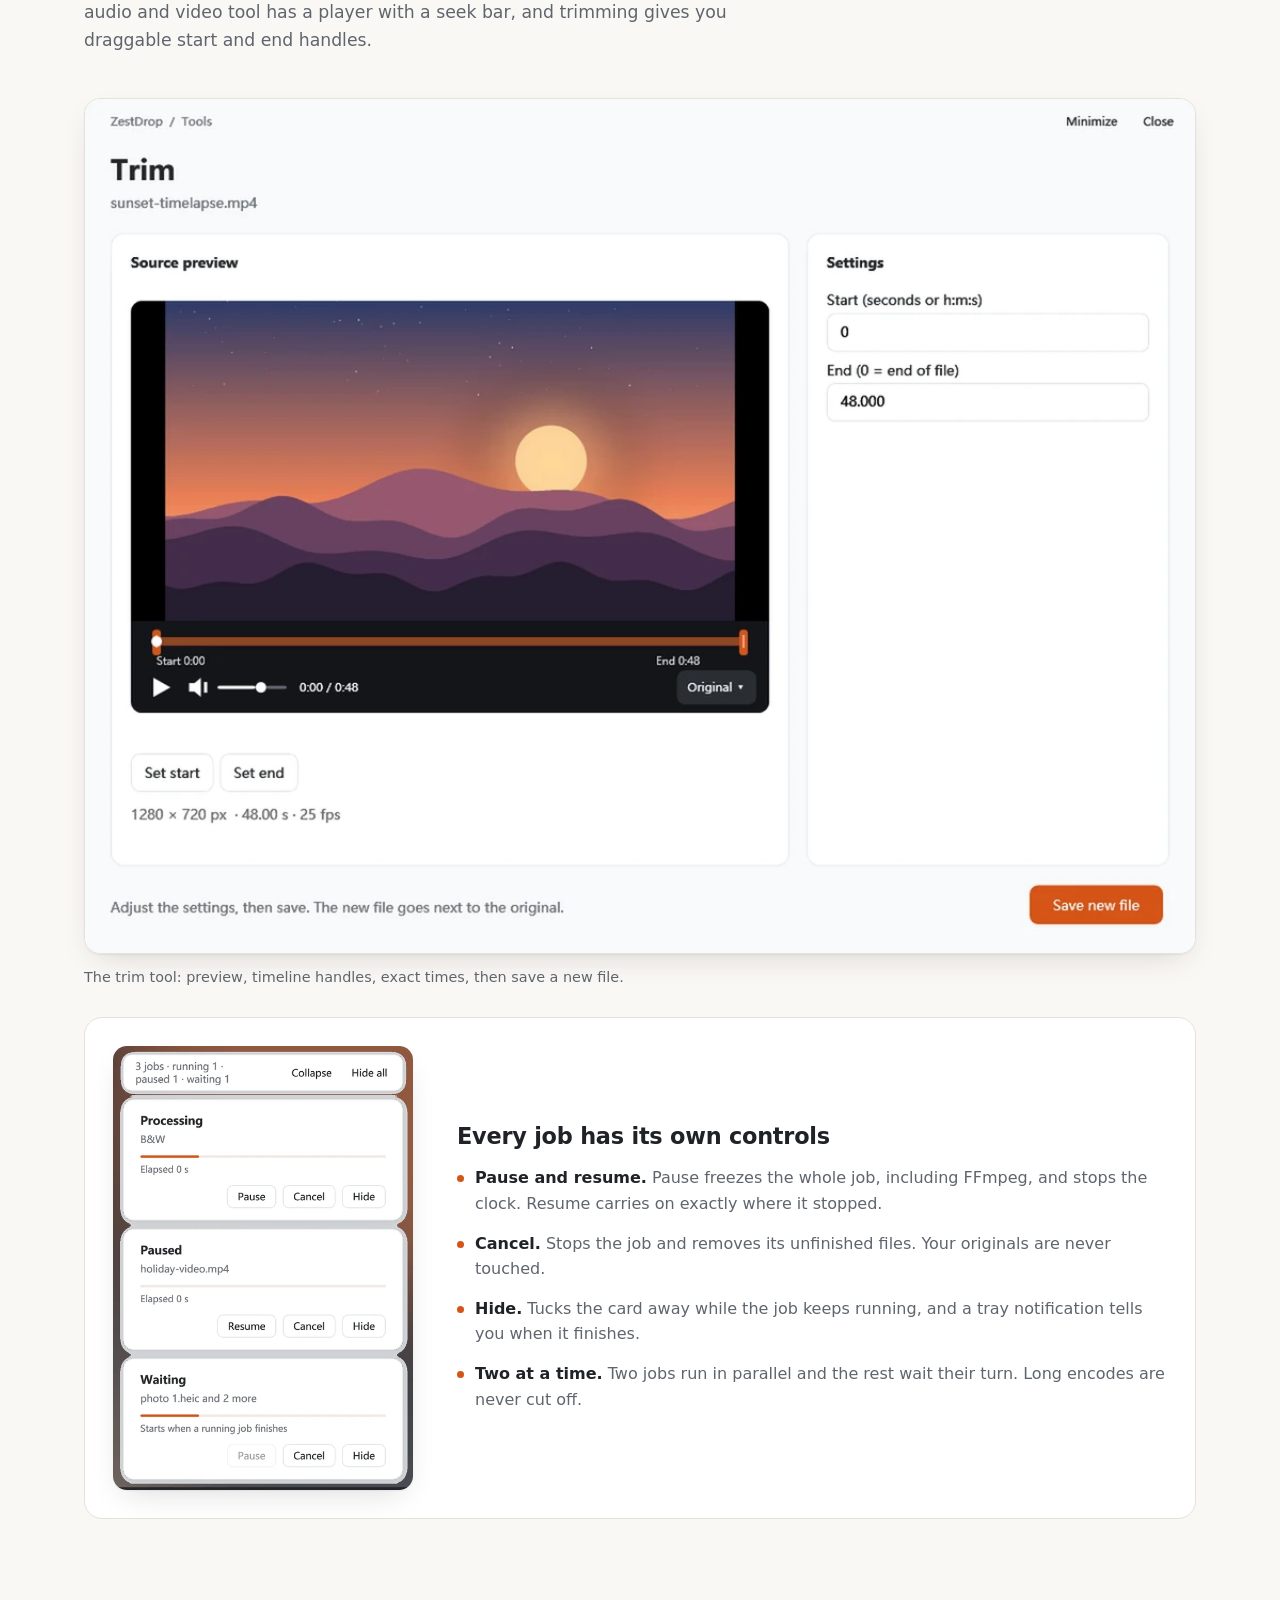
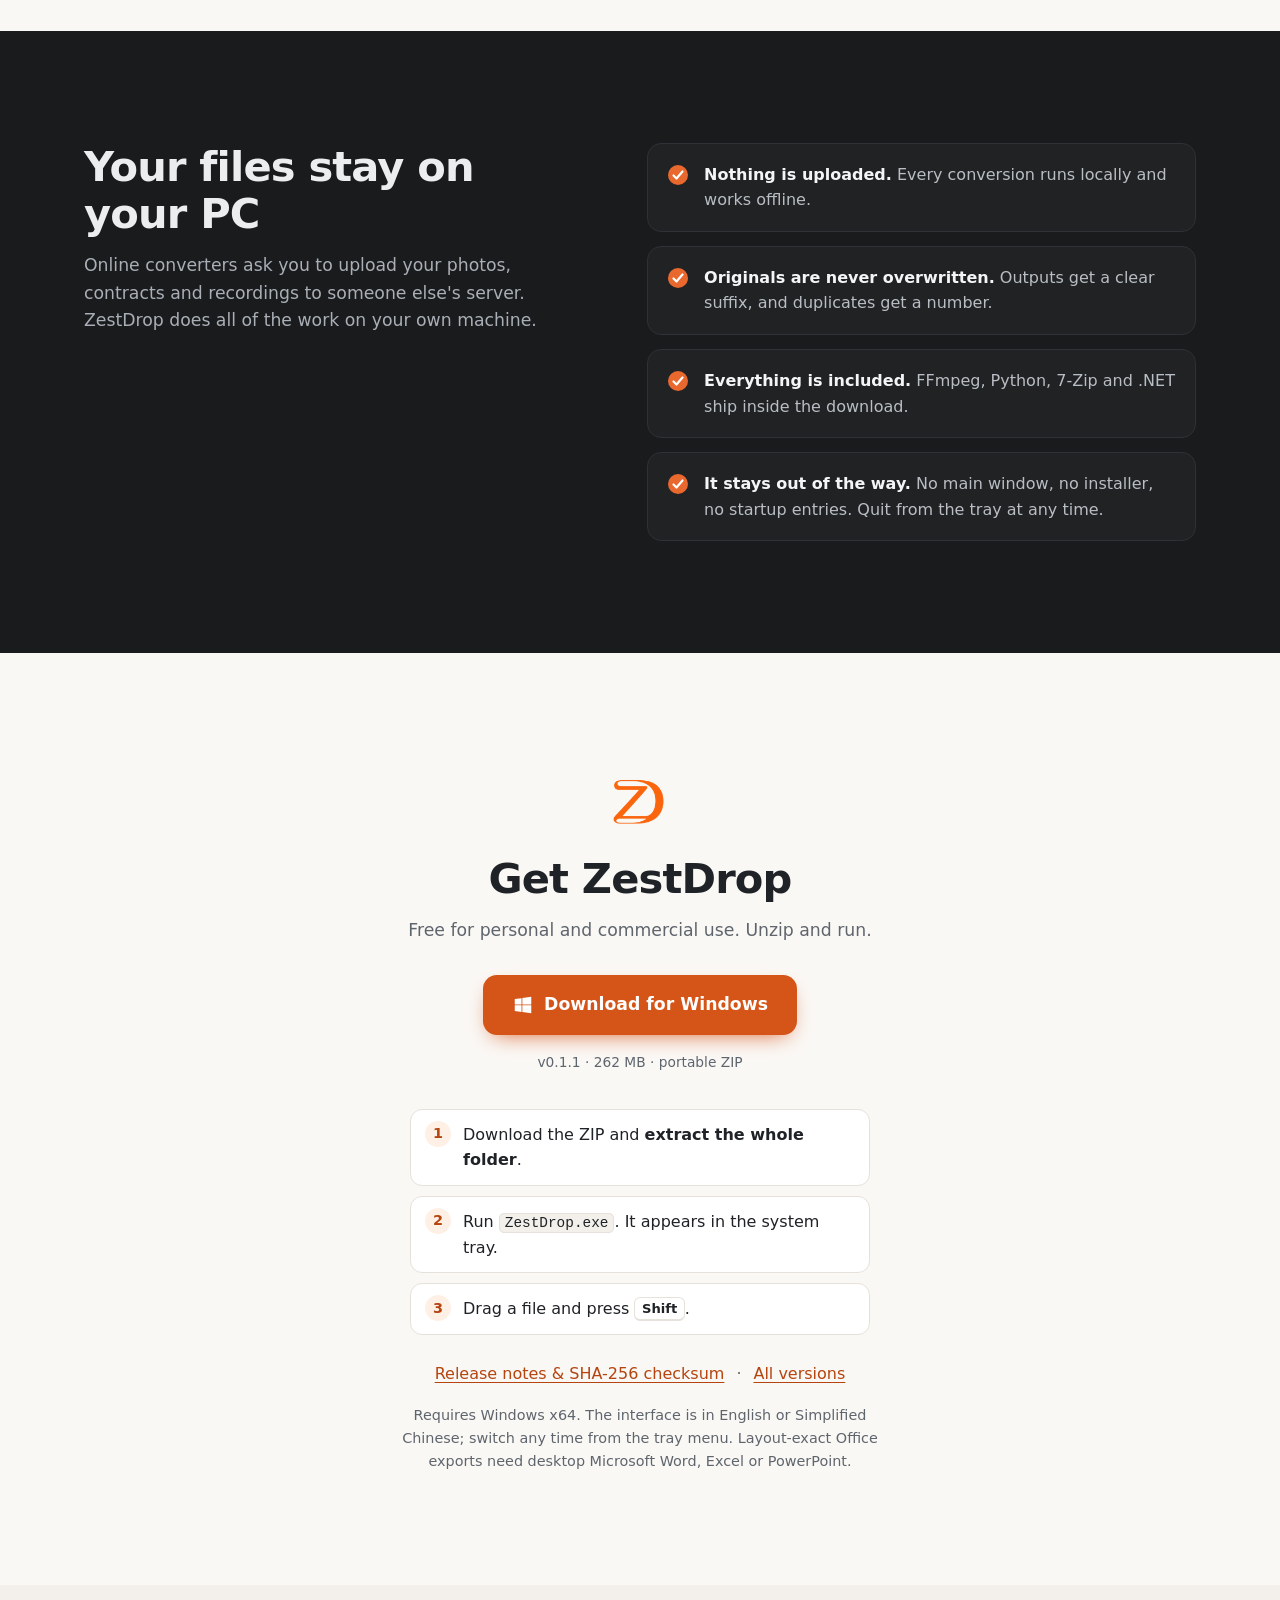
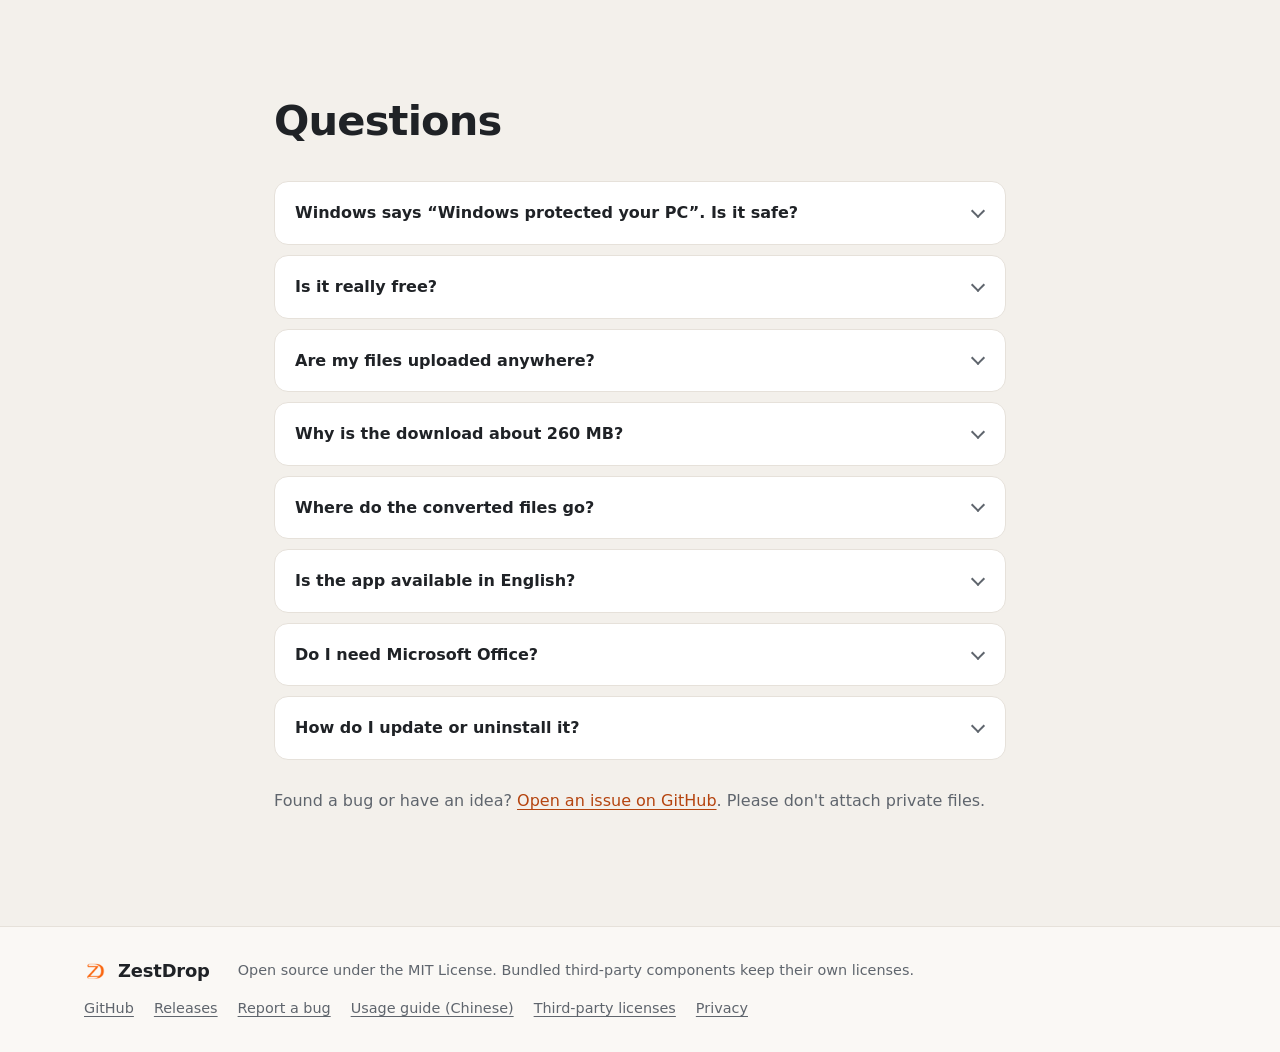
==== commit 20f11a5b: "Add stat cards and a tabbed wheel showcase for each file type - Replace the six feature cards and th" ====
--- a/index.html
+++ b/index.html
@@ -20,7 +20,7 @@
 <meta property="og:image:width" content="1200">
 <meta property="og:image:height" content="630">
 <meta name="twitter:card" content="summary_large_image">
-<link rel="stylesheet" href="/assets/css/site.css?v=4">
+<link rel="stylesheet" href="/assets/css/site.css?v=5">
 <script type="application/ld+json">
 {"@context":"https://schema.org","@type":"SoftwareApplication","name":"ZestDrop","operatingSystem":"Windows","applicationCategory":"UtilitiesApplication","offers":{"@type":"Offer","price":"0","priceCurrency":"USD"},"license":"https://opensource.org/licenses/MIT","url":"https://zestdrop.org/","downloadUrl":"https://github.com/Maxaccurate/ZestDrop/releases/latest","softwareVersion":"0.1.1"}
 </script>
@@ -132,44 +132,50 @@
   <section class="section section-alt" id="features">
     <div class="wrap">
       <h2 data-i18n="feat.title">One gesture for every file on your desktop</h2>
-      <p class="section-lead" data-i18n="feat.lead">The wheel only shows what makes sense for the files you are holding. Here is what is inside.</p>
-      <div class="cards">
-        <article class="card">
-          <div class="card-icon" aria-hidden="true"><svg viewBox="0 0 24 24"><rect x="3" y="4" width="18" height="16" rx="2.5"/><circle cx="9" cy="10" r="1.8"/><path d="m4 18 5.5-5 3.5 3 3-2.5 4 4.5"/></svg></div>
-          <h3 data-i18n="feat.img.t">Images</h3>
-          <p class="formats">JPG · PNG · WebP · HEIC · TIFF · AVIF · BMP · SVG</p>
-          <p data-i18n="feat.img.d">Convert between formats or into PDF. Compress, crop to any aspect ratio, pixelate or blur sensitive areas, adjust exposure, colour and clarity, add a background, strip metadata, or combine several images into a PDF or collage.</p>
-        </article>
-        <article class="card">
-          <div class="card-icon" aria-hidden="true"><svg viewBox="0 0 24 24"><rect x="3" y="5" width="13" height="14" rx="2.5"/><path d="m16 10 5-3v10l-5-3"/></svg></div>
-          <h3 data-i18n="feat.vid.t">Video</h3>
-          <p class="formats">MP4 · MOV · MKV · WebM · AVI · WMV · GIF</p>
-          <p data-i18n="feat.vid.d">Convert, extract MP3, or turn clips into GIFs. Compress to a target file size, trim, crop, change speed from 0.125× to 8×, split, join, save frames, remove audio, and redact regions for a chosen time range.</p>
-        </article>
-        <article class="card">
-          <div class="card-icon" aria-hidden="true"><svg viewBox="0 0 24 24"><path d="M4 10v4M8 7v10M12 4v16M16 8v8M20 11v2"/></svg></div>
-          <h3 data-i18n="feat.aud.t">Audio</h3>
-          <p class="formats">MP3 · M4A · WAV · FLAC · OGG · Opus · AIFF · WMA</p>
-          <p data-i18n="feat.aud.d">Convert and compress, normalise loudness to a LUFS target, trim with silence removal, adjust channels, bleep out sections, or make a waveform video for sharing.</p>
-        </article>
-        <article class="card">
-          <div class="card-icon" aria-hidden="true"><svg viewBox="0 0 24 24"><path d="M6 3h8l5 5v13H6z"/><path d="M14 3v5h5M9 13h7M9 17h5"/></svg></div>
-          <h3 data-i18n="feat.pdf.t">PDF &amp; text</h3>
-          <p class="formats">PDF · TXT · SRT · VTT</p>
-          <p data-i18n="feat.pdf.d">PDF to Word, images or text, and text to PDF. Merge, split, reorder and rotate pages, compress, and edit metadata. Subtitles convert between SRT, VTT and plain text.</p>
-        </article>
-        <article class="card">
-          <div class="card-icon" aria-hidden="true"><svg viewBox="0 0 24 24"><rect x="3" y="4" width="18" height="16" rx="2.5"/><path d="M3 9h18M9 9v11"/></svg></div>
-          <h3 data-i18n="feat.off.t">Office documents</h3>
-          <p class="formats">Word · Excel · PowerPoint · OpenDocument · CSV</p>
-          <p data-i18n="feat.off.d">Export to PDF or images with the exact layout, pick pages, merge several files into one PDF, or switch between Office and OpenDocument formats. Layout exports use your installed Microsoft Office; text and data extraction works without it.</p>
-        </article>
-        <article class="card">
-          <div class="card-icon" aria-hidden="true"><svg viewBox="0 0 24 24"><path d="M4 7h16v13H4zM3 4h18v3H3zM10 11h4"/></svg></div>
-          <h3 data-i18n="feat.arc.t">Archives</h3>
-          <p class="formats">ZIP · TAR · GZIP · RAR</p>
-          <p data-i18n="feat.arc.d">Pack any files or folders, extract archives, or repack one format as another. Extraction checks for unsafe paths, links and oversized archives before writing anything.</p>
-        </article>
+      <p class="section-lead" data-i18n="feat.lead">The wheel only shows what makes sense for the files you are holding. Pick a file type to see its menus.</p>
+
+      <!-- 333 = input-to-output format pairs from Catalog.cs (49 input formats; 145 of them are Office conversions).
+           27 = tool definitions in Catalog.cs. Recount both when the catalog changes. -->
+      <div class="stats">
+        <div class="stat">
+          <b>333</b>
+          <h3 data-i18n="stat.conv.t">Conversion options</h3>
+          <p data-i18n="stat.conv.d">Input-to-output format pairs across images, video, audio, documents, Office files and archives. 145 of them use your installed Microsoft Office.</p>
+        </div>
+        <div class="stat">
+          <b>27</b>
+          <h3 data-i18n="stat.tools.t">Advanced file tools</h3>
+          <p data-i18n="stat.tools.d">Compress, trim, crop, redact, join, split and more, many with a live preview.</p>
+        </div>
+      </div>
+
+      <div class="showcase" id="showcase">
+        <div class="tabs" role="tablist" aria-label="File types">
+          <button class="tab" role="tab" type="button" id="tab-images" data-cat="images" aria-selected="true" aria-controls="show-panel" tabindex="0"><svg viewBox="0 0 24 24" aria-hidden="true"><rect x="3" y="4" width="18" height="16" rx="2.5"/><circle cx="9" cy="10" r="1.8"/><path d="m4 18 5.5-5 3.5 3 3-2.5 4 4.5"/></svg><span>Images</span></button>
+          <button class="tab" role="tab" type="button" id="tab-video" data-cat="video" aria-selected="false" aria-controls="show-panel" tabindex="-1"><svg viewBox="0 0 24 24" aria-hidden="true"><rect x="3" y="5" width="13" height="14" rx="2.5"/><path d="m16 10 5-3v10l-5-3"/></svg><span>Video</span></button>
+          <button class="tab" role="tab" type="button" id="tab-audio" data-cat="audio" aria-selected="false" aria-controls="show-panel" tabindex="-1"><svg viewBox="0 0 24 24" aria-hidden="true"><path d="M4 10v4M8 7v10M12 4v16M16 8v8M20 11v2"/></svg><span>Audio</span></button>
+          <button class="tab" role="tab" type="button" id="tab-documents" data-cat="documents" aria-selected="false" aria-controls="show-panel" tabindex="-1"><svg viewBox="0 0 24 24" aria-hidden="true"><path d="M6 3h8l5 5v13H6z"/><path d="M14 3v5h5M9 13h7M9 17h5"/></svg><span>Documents</span></button>
+          <button class="tab" role="tab" type="button" id="tab-archives" data-cat="archives" aria-selected="false" aria-controls="show-panel" tabindex="-1"><svg viewBox="0 0 24 24" aria-hidden="true"><path d="M4 7h16v13H4zM3 4h18v3H3zM10 11h4"/></svg><span>Archives</span></button>
+        </div>
+        <div class="panel" id="show-panel" role="tabpanel" aria-labelledby="tab-images">
+          <h3 id="show-title">Image tools</h3>
+          <p class="panel-desc" id="show-desc">JPG, PNG, WebP, HEIC, TIFF, AVIF, BMP and SVG. Convert, compress, crop to any ratio, redact, adjust colour, add a background or strip metadata.</p>
+          <div class="duo">
+            <div class="duo-col">
+              <div class="keys"><span class="cap"><i aria-hidden="true">⇧</i><span>Shift</span></span></div>
+              <p class="duo-label" id="show-fmt-label">Convert formats</p>
+              <svg class="wheel mini" id="show-wheel-fmt" viewBox="0 0 380 380" role="img" tabindex="0"></svg>
+              <p class="duo-caption" id="show-fmt-cap" aria-live="polite"></p>
+            </div>
+            <div class="duo-rule" aria-hidden="true"></div>
+            <div class="duo-col">
+              <div class="keys"><span class="cap"><i aria-hidden="true">⌃</i><span>Ctrl</span></span><span class="plus" aria-hidden="true">+</span><span class="cap"><i aria-hidden="true">⇧</i><span>Shift</span></span></div>
+              <p class="duo-label" id="show-tools-label">Advanced tools</p>
+              <svg class="wheel mini" id="show-wheel-tools" viewBox="0 0 380 380" role="img" tabindex="0"></svg>
+              <p class="duo-caption" id="show-tools-cap" aria-live="polite"></p>
+            </div>
+          </div>
+        </div>
       </div>
     </div>
   </section>
@@ -182,16 +188,6 @@
         <img src="/assets/img/tool-trim-en.webp" data-src-en="/assets/img/tool-trim-en.webp" data-src-zh="/assets/img/tool-trim-zh.webp" width="1040" height="800" loading="lazy" alt="The ZestDrop trim tool window, with a video preview, a timeline with orange start and end handles, playback controls and start and end time fields." data-i18n-alt="shots.trim.alt">
         <figcaption data-i18n="shots.trim">The trim tool: preview, timeline handles, exact times, then save a new file.</figcaption>
       </figure>
-      <div class="shot-grid">
-        <figure>
-          <img src="/assets/img/wheel-formats-en.webp" data-src-en="/assets/img/wheel-formats-en.webp" data-src-zh="/assets/img/wheel-formats-zh.webp" width="720" height="720" loading="lazy" alt="Format wheel for a PNG image, with JPG highlighted among WEBP, HEIC, TIFF, AVIF, BMP, PDF and DOCX." data-i18n-alt="shots.fmt.alt">
-          <figcaption data-i18n="shots.fmt">Formats for an image · <kbd>Shift</kbd></figcaption>
-        </figure>
-        <figure>
-          <img src="/assets/img/wheel-tools-en.webp" data-src-en="/assets/img/wheel-tools-en.webp" data-src-zh="/assets/img/wheel-tools-zh.webp" width="720" height="720" loading="lazy" alt="Tool wheel for a video, with Trim highlighted among Compress, Metadata, Remove audio, Crop frame, Speed, Save frames, Split and Redact." data-i18n-alt="shots.tools.alt">
-          <figcaption data-i18n="shots.tools">Tools for a video · <kbd>Ctrl</kbd> + <kbd>Shift</kbd></figcaption>
-        </figure>
-      </div>
       <div class="jobs">
         <img src="/assets/img/jobs-en.webp" data-src-en="/assets/img/jobs-en.webp" data-src-zh="/assets/img/jobs-zh.webp" width="536" height="792" loading="lazy" alt="Three stacked progress cards: one processing with Pause, Cancel and Hide buttons, one paused with Resume, and one waiting for a running job to finish." data-i18n-alt="jobs.alt">
         <div class="jobs-copy">
@@ -306,7 +302,8 @@
   </div>
 </footer>
 
-<script src="/assets/js/i18n.js?v=6"></script>
-<script src="/assets/js/site.js?v=8"></script>
+<script src="/assets/js/i18n.js?v=7"></script>
+<script src="/assets/js/site.js?v=9"></script>
+<script src="/assets/js/showcase.js?v=1"></script>
 </body>
 </html>
--- a/assets/css/site.css
+++ b/assets/css/site.css
@@ -9,6 +9,8 @@
   --accent: #D55418;
   --accent-ink: #FFFFFF;
   --accent-soft: #FFF0E6;
+  --cap-a: #FFFFFF;
+  --cap-b: #EFEBE4;
   --accent-text: #B5440F;
   --petal: #F2F3F5;
   --petal-ink: #24272B;
@@ -35,6 +37,8 @@
     --accent: #E8682E;
     --accent-ink: #FFFFFF;
     --accent-soft: #3A2316;
+    --cap-a: #3A3D42;
+    --cap-b: #2A2C30;
     --accent-text: #F59162;
     --petal: #2A2C30;
     --petal-ink: #E9EAEC;
@@ -192,14 +196,42 @@
 .step-n { display: inline-grid; place-items: center; width: 34px; height: 34px; border-radius: 999px; background: var(--accent-soft); color: var(--accent-text); font-weight: 700; }
 @media (max-width: 820px) { .steps { grid-template-columns: 1fr; } }
 
-.cards { display: grid; grid-template-columns: repeat(3, minmax(0, 1fr)); gap: 18px; margin-top: 44px; }
-@media (max-width: 960px) { .cards { grid-template-columns: repeat(2, minmax(0, 1fr)); } }
-@media (max-width: 620px) { .cards { grid-template-columns: 1fr; } }
-.card { background: var(--surface); border: 1px solid var(--line); border-radius: var(--radius); padding: 24px; display: grid; align-content: start; gap: 10px; }
-.card p:last-child { color: var(--muted); font-size: .96rem; }
-.card-icon { width: 42px; height: 42px; border-radius: 12px; background: var(--accent-soft); display: grid; place-items: center; margin-bottom: 4px; }
-.card-icon svg { width: 22px; height: 22px; fill: none; stroke: var(--accent-text); stroke-width: 1.8; stroke-linecap: round; stroke-linejoin: round; }
-.formats { font-size: .8rem; font-weight: 600; color: var(--accent-text); letter-spacing: .01em; }
+.stats { display: grid; grid-template-columns: repeat(2, minmax(0, 1fr)); gap: 18px; margin-top: 44px; }
+.stat { background: var(--surface); border: 1px solid var(--line); border-radius: var(--radius); padding: 32px 24px 28px; text-align: center; }
+.stat b { display: block; font: 700 clamp(3.4rem, 8vw, 5.4rem)/1 var(--font-display); color: var(--accent); letter-spacing: -.035em; font-variant-numeric: tabular-nums; }
+.stat h3 { margin-top: 14px; font-size: 1.25rem; }
+.stat p { color: var(--muted); font-size: .95rem; margin: 8px auto 0; max-width: 30em; }
+@media (max-width: 620px) { .stats { grid-template-columns: 1fr; } }
+
+.showcase { margin-top: 18px; }
+.tabs { display: flex; flex-wrap: wrap; justify-content: center; gap: 6px; padding: 5px; width: fit-content; max-width: 100%; margin: 0 auto; border-radius: 16px; background: var(--bg); border: 1px solid var(--line); }
+.tab { display: inline-flex; align-items: center; gap: 8px; padding: 10px 16px; border: 0; border-radius: 12px; background: transparent; color: var(--muted); font: 600 .95rem var(--font); cursor: pointer; transition: background-color .15s, color .15s; }
+.tab svg { width: 20px; height: 20px; fill: none; stroke: currentColor; stroke-width: 1.7; stroke-linecap: round; stroke-linejoin: round; }
+.tab:hover { color: var(--ink); }
+.tab[aria-selected="true"] { background: var(--surface); color: var(--ink); box-shadow: 0 1px 3px rgba(0, 0, 0, .14), 0 0 0 1px var(--line); }
+@media (max-width: 520px) { .tab { padding: 9px 11px; } .tab svg { display: none; } }
+
+.panel { margin-top: 14px; background: var(--surface); border: 1px solid var(--line); border-radius: 24px; padding: clamp(24px, 4vw, 44px); }
+.panel h3 { text-align: center; font-size: clamp(1.6rem, 3.4vw, 2.2rem); }
+.panel-desc { text-align: center; color: var(--muted); max-width: 40em; margin: 12px auto 0; }
+.duo { display: grid; grid-template-columns: minmax(0, 1fr) 1px minmax(0, 1fr); gap: 0 32px; margin-top: 36px; align-items: start; }
+.duo-rule { align-self: stretch; background: var(--line); }
+.duo-col { display: grid; justify-items: center; gap: 14px; min-width: 0; }
+.duo-label { font-weight: 600; color: var(--muted); }
+.duo-caption { color: var(--muted); font-size: .92rem; min-height: 1.5em; text-align: center; }
+.keys { display: flex; align-items: center; gap: 10px; }
+.keys .plus { color: var(--muted); font-size: 1.1rem; }
+.cap { width: 78px; height: 66px; padding: 8px 10px 7px; border-radius: 12px; display: flex; flex-direction: column; justify-content: space-between; text-align: left; background: linear-gradient(var(--cap-a), var(--cap-b)); border: 1px solid var(--line); border-bottom-width: 4px; box-shadow: 0 1px 0 rgba(255, 255, 255, .5) inset, 0 4px 8px -4px rgba(0, 0, 0, .25); color: var(--muted); font: 600 .74rem/1 var(--font); }
+.cap i { font-style: normal; font-size: 1.15rem; line-height: 1; color: var(--ink); }
+.wheel.mini { width: min(100%, 340px); animation: none; filter: drop-shadow(0 12px 22px rgba(0, 0, 0, .14)); }
+.wheel.mini .petal { cursor: pointer; }
+.wheel.mini .label { font-size: 15px; }
+.wheel.mini .label.small { font-size: 13.5px; }
+@media (max-width: 760px) {
+  .duo { grid-template-columns: minmax(0, 1fr); gap: 36px 0; }
+  .duo-rule { display: none; }
+  .duo-col + .duo-rule + .duo-col { padding-top: 36px; border-top: 1px solid var(--line); }
+}
 
 .shot-main { margin: 44px 0 0; }
 .shot-main img { border-radius: 16px; border: 1px solid var(--line); box-shadow: var(--shadow); width: 100%; }
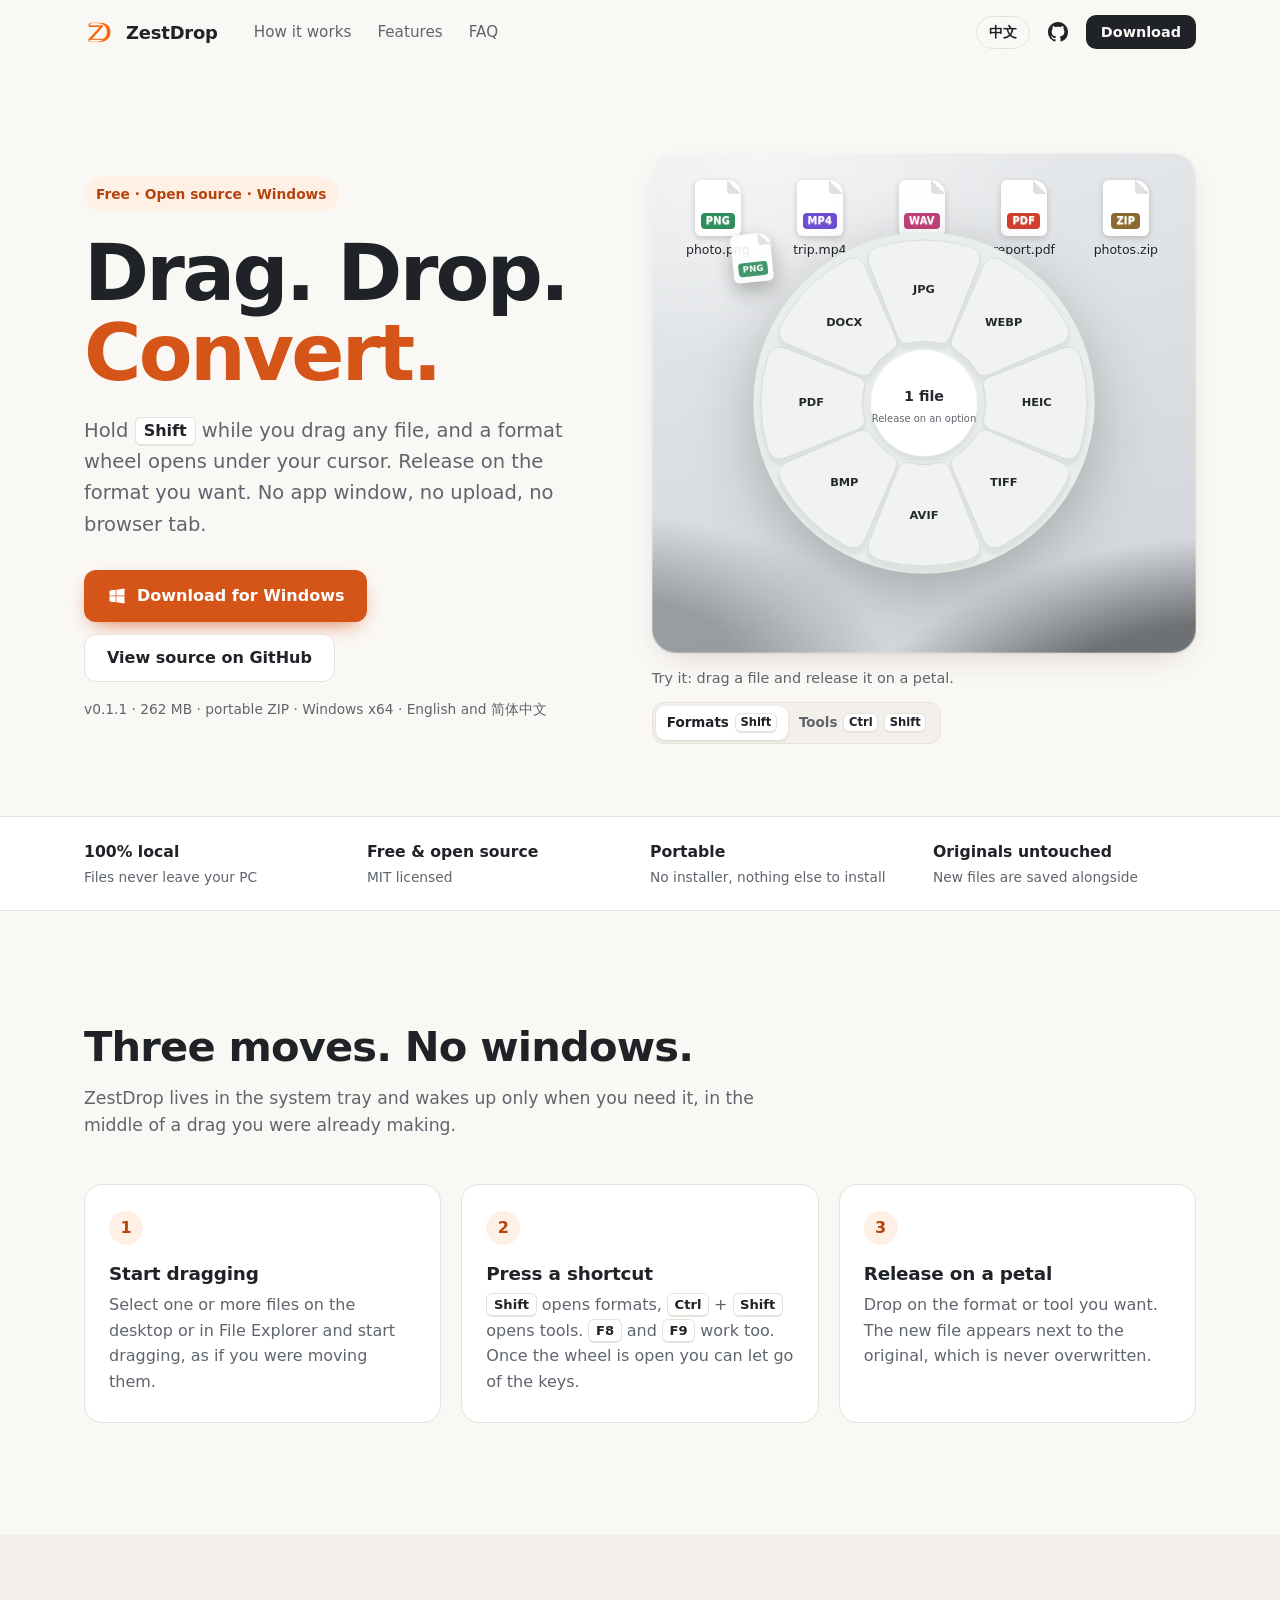
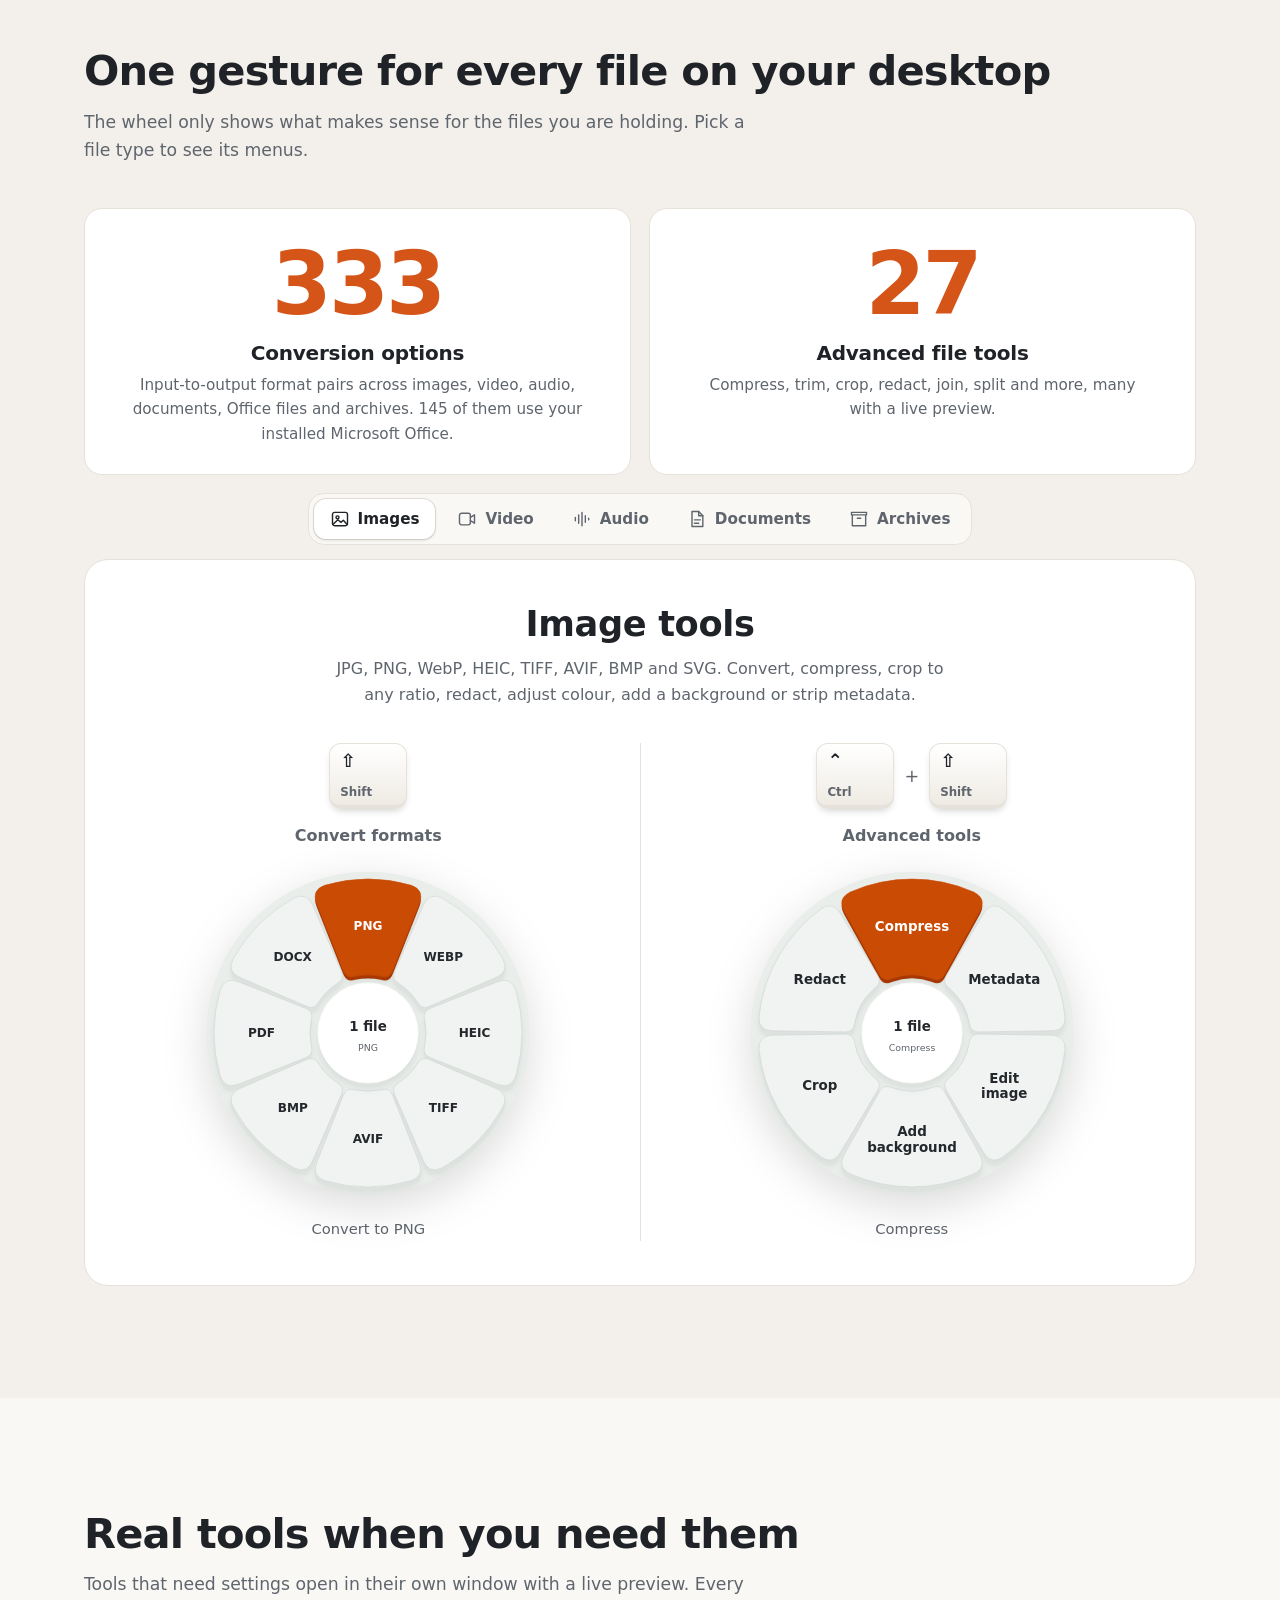
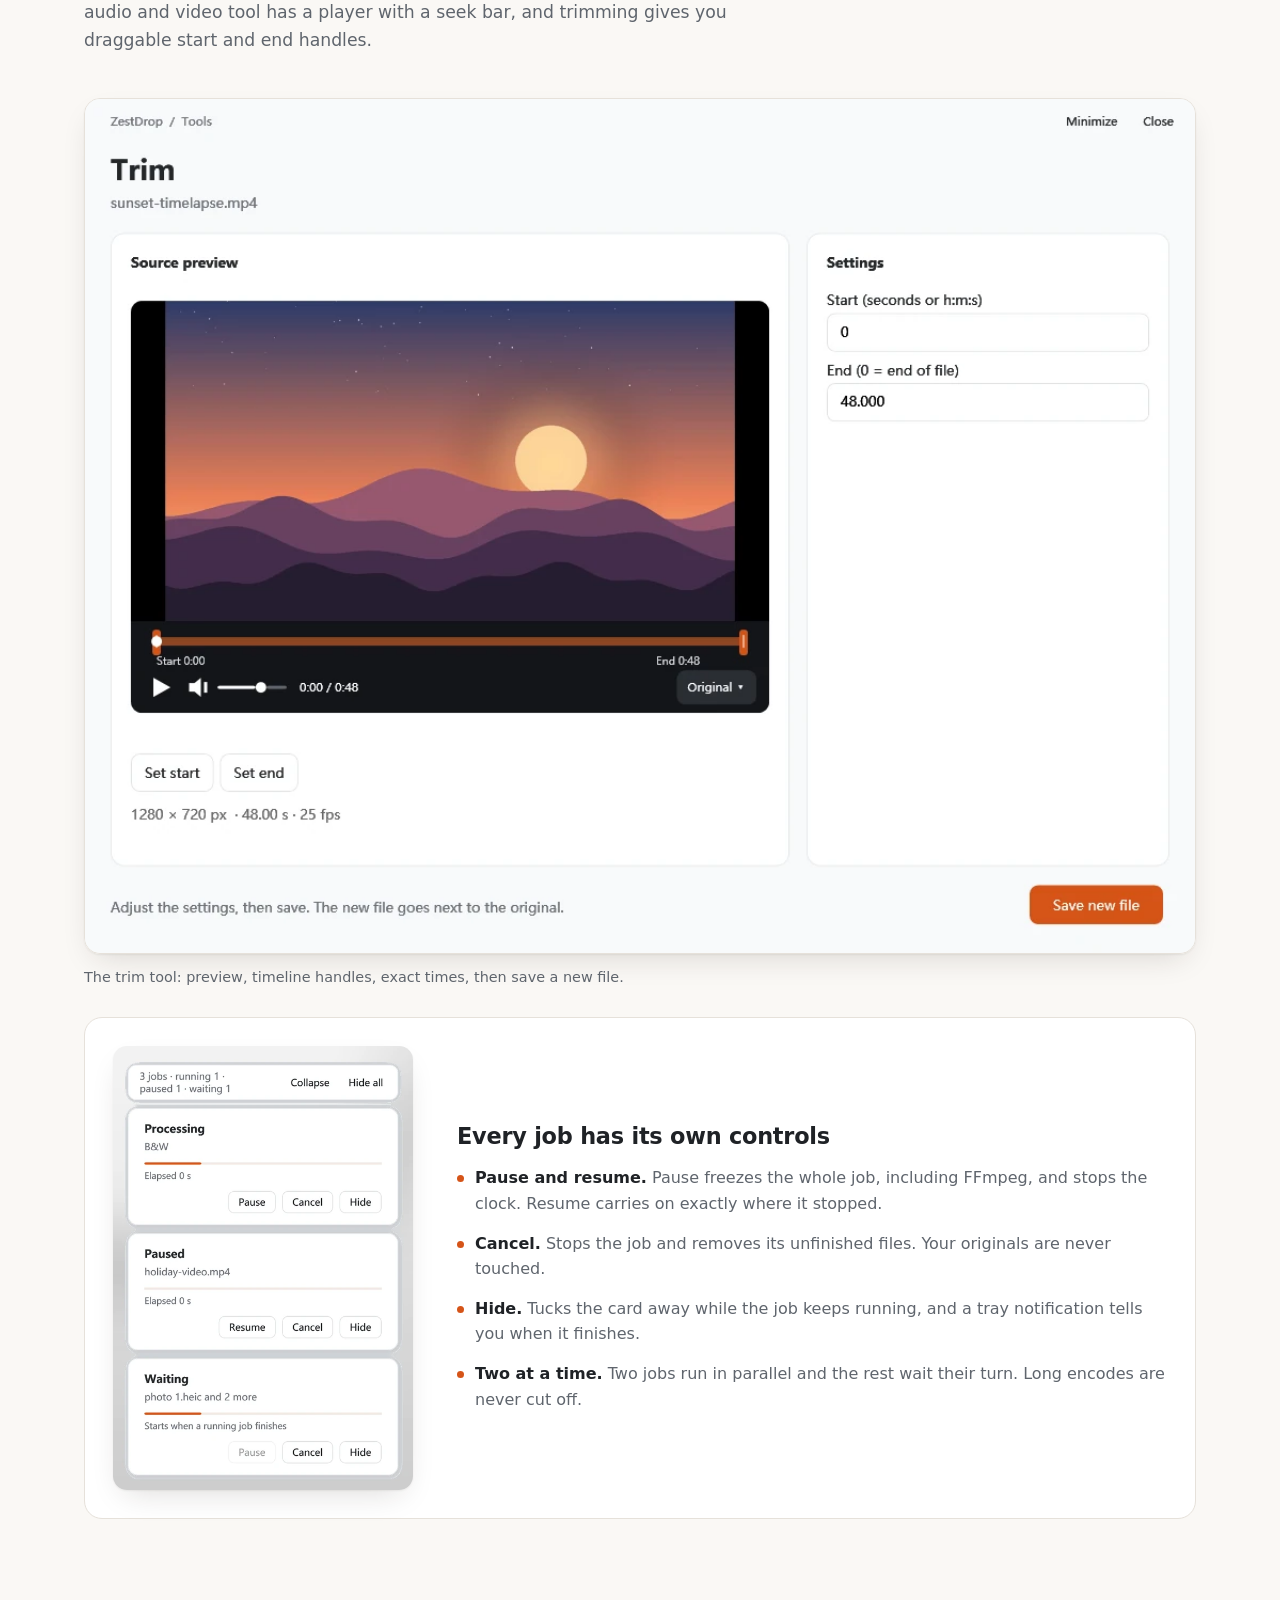
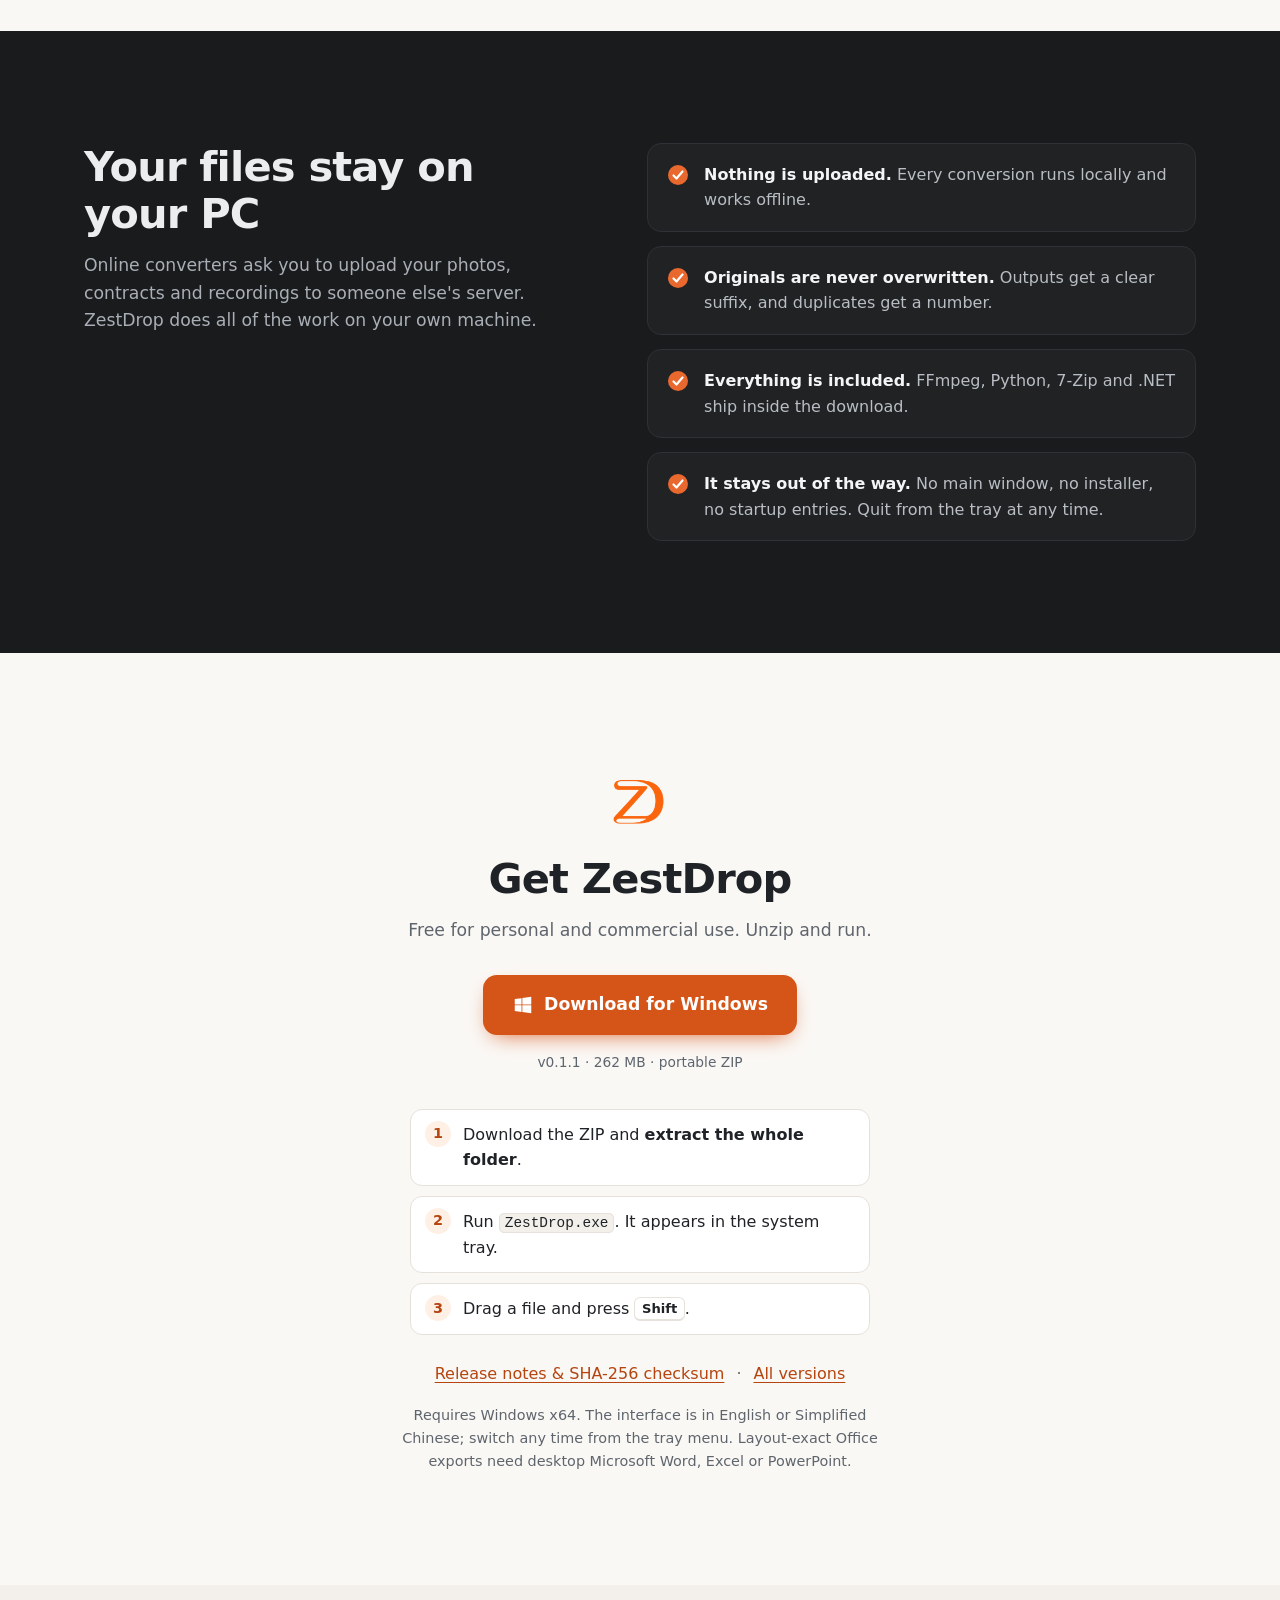
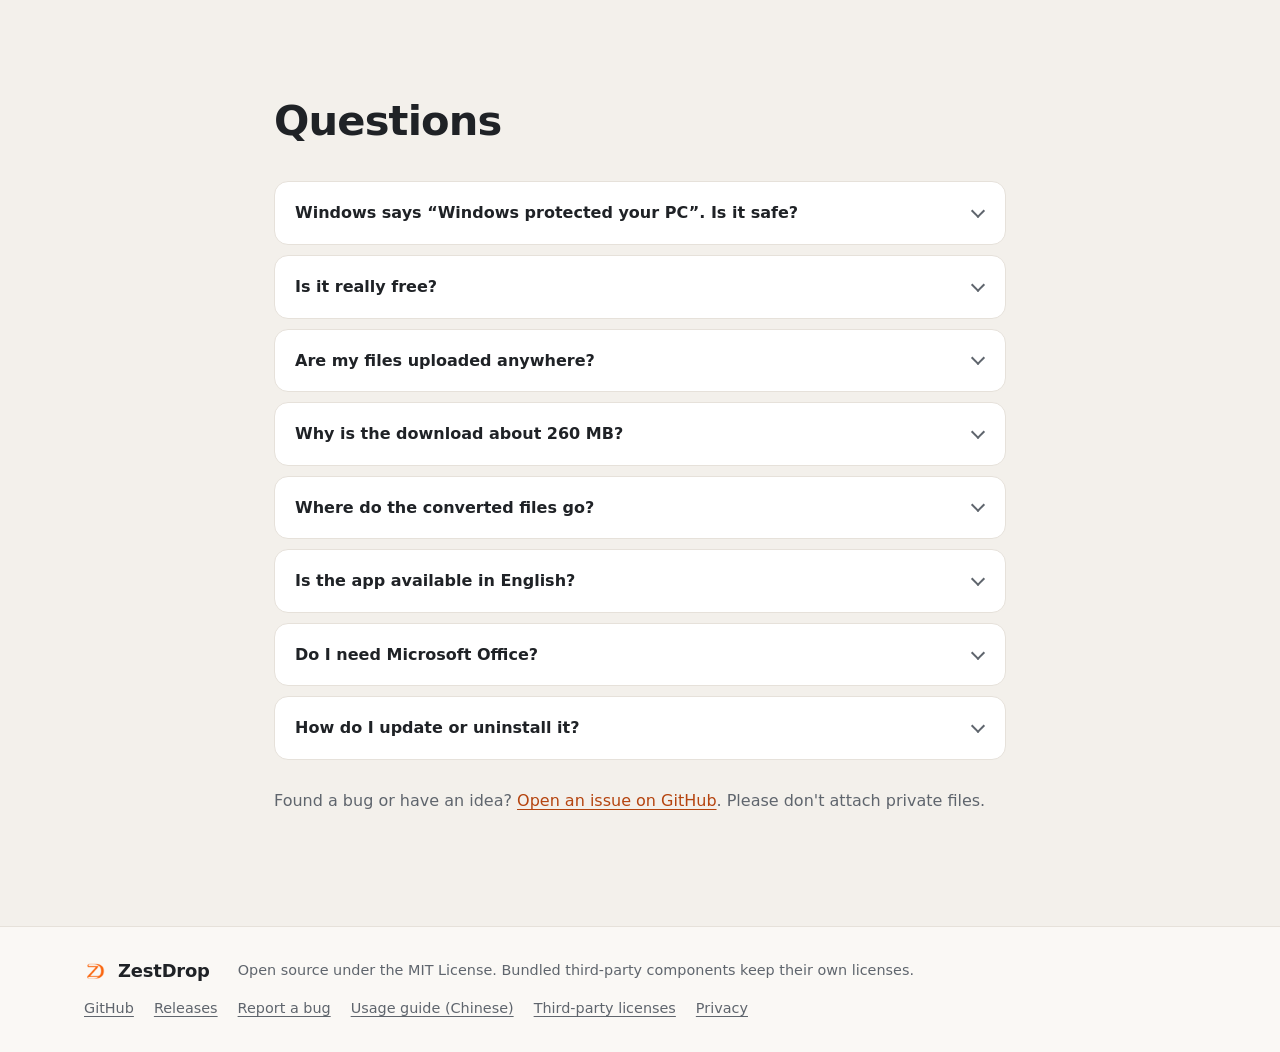
==== commit 41b59fae: "Match the website wheels to the app's rounded raised-petal design - Add assets/js/wheel-ui.js, one s" ====
--- a/index.html
+++ b/index.html
@@ -16,11 +16,11 @@
 <meta property="og:site_name" content="ZestDrop">
 <meta property="og:title" content="ZestDrop · Drag. Drop. Convert.">
 <meta property="og:description" content="Free file converter for Windows. Hold Shift while dragging any file and drop it on the format you want.">
-<meta property="og:image" content="https://zestdrop.org/assets/img/og-image.png">
+<meta property="og:image" content="https://zestdrop.org/assets/img/og-image.png?v=2">
 <meta property="og:image:width" content="1200">
 <meta property="og:image:height" content="630">
 <meta name="twitter:card" content="summary_large_image">
-<link rel="stylesheet" href="/assets/css/site.css?v=5">
+<link rel="stylesheet" href="/assets/css/site.css?v=6">
 <script type="application/ld+json">
 {"@context":"https://schema.org","@type":"SoftwareApplication","name":"ZestDrop","operatingSystem":"Windows","applicationCategory":"UtilitiesApplication","offers":{"@type":"Offer","price":"0","priceCurrency":"USD"},"license":"https://opensource.org/licenses/MIT","url":"https://zestdrop.org/","downloadUrl":"https://github.com/Maxaccurate/ZestDrop/releases/latest","softwareVersion":"0.1.1"}
 </script>
@@ -185,11 +185,11 @@
       <h2 data-i18n="shots.title">Real tools when you need them</h2>
       <p class="section-lead" data-i18n="shots.lead">Tools that need settings open in their own window with a live preview. Every audio and video tool has a player with a seek bar, and trimming gives you draggable start and end handles.</p>
       <figure class="shot-main">
-        <img src="/assets/img/tool-trim-en.webp" data-src-en="/assets/img/tool-trim-en.webp" data-src-zh="/assets/img/tool-trim-zh.webp" width="1040" height="800" loading="lazy" alt="The ZestDrop trim tool window, with a video preview, a timeline with orange start and end handles, playback controls and start and end time fields." data-i18n-alt="shots.trim.alt">
+        <img src="/assets/img/tool-trim-en.webp?v=2" data-src-en="/assets/img/tool-trim-en.webp?v=2" data-src-zh="/assets/img/tool-trim-zh.webp?v=2" width="1040" height="800" loading="lazy" alt="The ZestDrop trim tool window, with a video preview, a timeline with orange start and end handles, playback controls and start and end time fields." data-i18n-alt="shots.trim.alt">
         <figcaption data-i18n="shots.trim">The trim tool: preview, timeline handles, exact times, then save a new file.</figcaption>
       </figure>
       <div class="jobs">
-        <img src="/assets/img/jobs-en.webp" data-src-en="/assets/img/jobs-en.webp" data-src-zh="/assets/img/jobs-zh.webp" width="536" height="792" loading="lazy" alt="Three stacked progress cards: one processing with Pause, Cancel and Hide buttons, one paused with Resume, and one waiting for a running job to finish." data-i18n-alt="jobs.alt">
+        <img src="/assets/img/jobs-en.webp?v=2" data-src-en="/assets/img/jobs-en.webp?v=2" data-src-zh="/assets/img/jobs-zh.webp?v=2" width="536" height="792" loading="lazy" alt="Three stacked progress cards: one processing with Pause, Cancel and Hide buttons, one paused with Resume, and one waiting for a running job to finish." data-i18n-alt="jobs.alt">
         <div class="jobs-copy">
           <h3 data-i18n="jobs.title">Every job has its own controls</h3>
           <ul>
@@ -303,7 +303,8 @@
 </footer>
 
 <script src="/assets/js/i18n.js?v=7"></script>
-<script src="/assets/js/site.js?v=9"></script>
-<script src="/assets/js/showcase.js?v=1"></script>
+<script src="/assets/js/wheel-ui.js?v=1"></script>
+<script src="/assets/js/site.js?v=10"></script>
+<script src="/assets/js/showcase.js?v=2"></script>
 </body>
 </html>
--- a/assets/css/site.css
+++ b/assets/css/site.css
@@ -12,10 +12,17 @@
   --cap-a: #FFFFFF;
   --cap-b: #EFEBE4;
   --accent-text: #B5440F;
-  --petal: #F2F3F5;
+  --petal: #F1F3F2;
   --petal-ink: #24272B;
-  --disk: rgba(248, 249, 250, .97);
-  --disk-line: #E2E4E8;
+  --petal-side: #DDE2DE;
+  --petal-outline: #CFD5D1;
+  --petal-selected: #C94B04;
+  --petal-selected-side: #A63803;
+  --wheel-hub: #FFFFFF;
+  --wheel-hub-outline: #F8FAF8;
+  --wheel-muted: #5F656D;
+  --disk: #EAEEEB;
+  --disk-line: #E3E8E4;
   --stage-a: #E9EBED;
   --stage-b: #CFD3D7;
   --stage-c: rgba(30, 32, 35, .55);
@@ -40,10 +47,15 @@
     --cap-a: #3A3D42;
     --cap-b: #2A2C30;
     --accent-text: #F59162;
-    --petal: #2A2C30;
-    --petal-ink: #E9EAEC;
-    --disk: rgba(32, 34, 37, .97);
-    --disk-line: #3A3D42;
+    --petal: #343C38;
+    --petal-ink: #F0F4F1;
+    --petal-side: #1B221F;
+    --petal-outline: #4C5952;
+    --wheel-hub: #29322D;
+    --wheel-hub-outline: #46534A;
+    --wheel-muted: #B4BEB7;
+    --disk: #222A26;
+    --disk-line: #303B34;
     --stage-a: #2A2D31;
     --stage-b: #1B1D20;
     --stage-c: rgba(0, 0, 0, .55);
@@ -144,15 +156,18 @@
 .wheel-wrap { position: absolute; inset: 0; display: grid; place-items: center; z-index: 6; pointer-events: none; }
 .wheel { width: min(84%, 360px); height: auto; overflow: visible; filter: drop-shadow(0 18px 30px rgba(0, 0, 0, .22)); animation: wheel-in .22s cubic-bezier(.2, .9, .3, 1.2); }
 @keyframes wheel-in { from { transform: scale(.82); opacity: 0; } to { transform: none; opacity: 1; } }
-.wheel .disk { fill: var(--disk); stroke: var(--disk-line); }
-.wheel .petal { fill: var(--petal); stroke: var(--disk); stroke-width: 3; transition: fill .12s; }
-.wheel .petal.on { fill: var(--accent); }
+.wheel .disk { fill: var(--disk); stroke: var(--disk-line); stroke-width: .5; }
+.wheel .petal-side { fill: var(--petal-side); filter: drop-shadow(0 2px 3px rgba(42, 50, 45, .09)); pointer-events: none; transition: fill .12s; }
+.wheel .petal-side.on { fill: var(--petal-selected-side); }
+.wheel .petal { fill: var(--petal); stroke: var(--petal-outline); stroke-width: .7; transition: fill .12s, stroke .12s; }
+.wheel .petal.on { fill: var(--petal-selected); stroke: var(--petal-selected); }
 .wheel .label { fill: var(--petal-ink); font: 600 14px var(--font); text-anchor: middle; dominant-baseline: middle; pointer-events: none; }
 .wheel .label.small { font-size: 12px; }
 .wheel .label.on { fill: #fff; }
-.wheel .hub { fill: var(--surface); }
-.wheel .hub-title { fill: var(--ink); font: 650 15px var(--font); text-anchor: middle; }
-.wheel .hub-hint { fill: var(--muted); font: 400 10.5px var(--font); text-anchor: middle; }
+.wheel .hub-side { fill: var(--petal-side); filter: drop-shadow(0 2px 4px rgba(42, 50, 45, .08)); pointer-events: none; }
+.wheel .hub { fill: var(--wheel-hub); stroke: var(--wheel-hub-outline); stroke-width: 1; }
+.wheel .hub-title { fill: var(--petal-ink); font: 650 15px var(--font); text-anchor: middle; }
+.wheel .hub-hint { fill: var(--wheel-muted); font: 400 10.5px var(--font); text-anchor: middle; }
 
 .ghost { position: absolute; left: 0; top: 0; z-index: 7; pointer-events: none; transform: translate(10px, 12px); opacity: .9; }
 .ghost .file-icon { transform: rotate(-6deg) scale(.86); box-shadow: 0 10px 24px rgba(0, 0, 0, .3); }
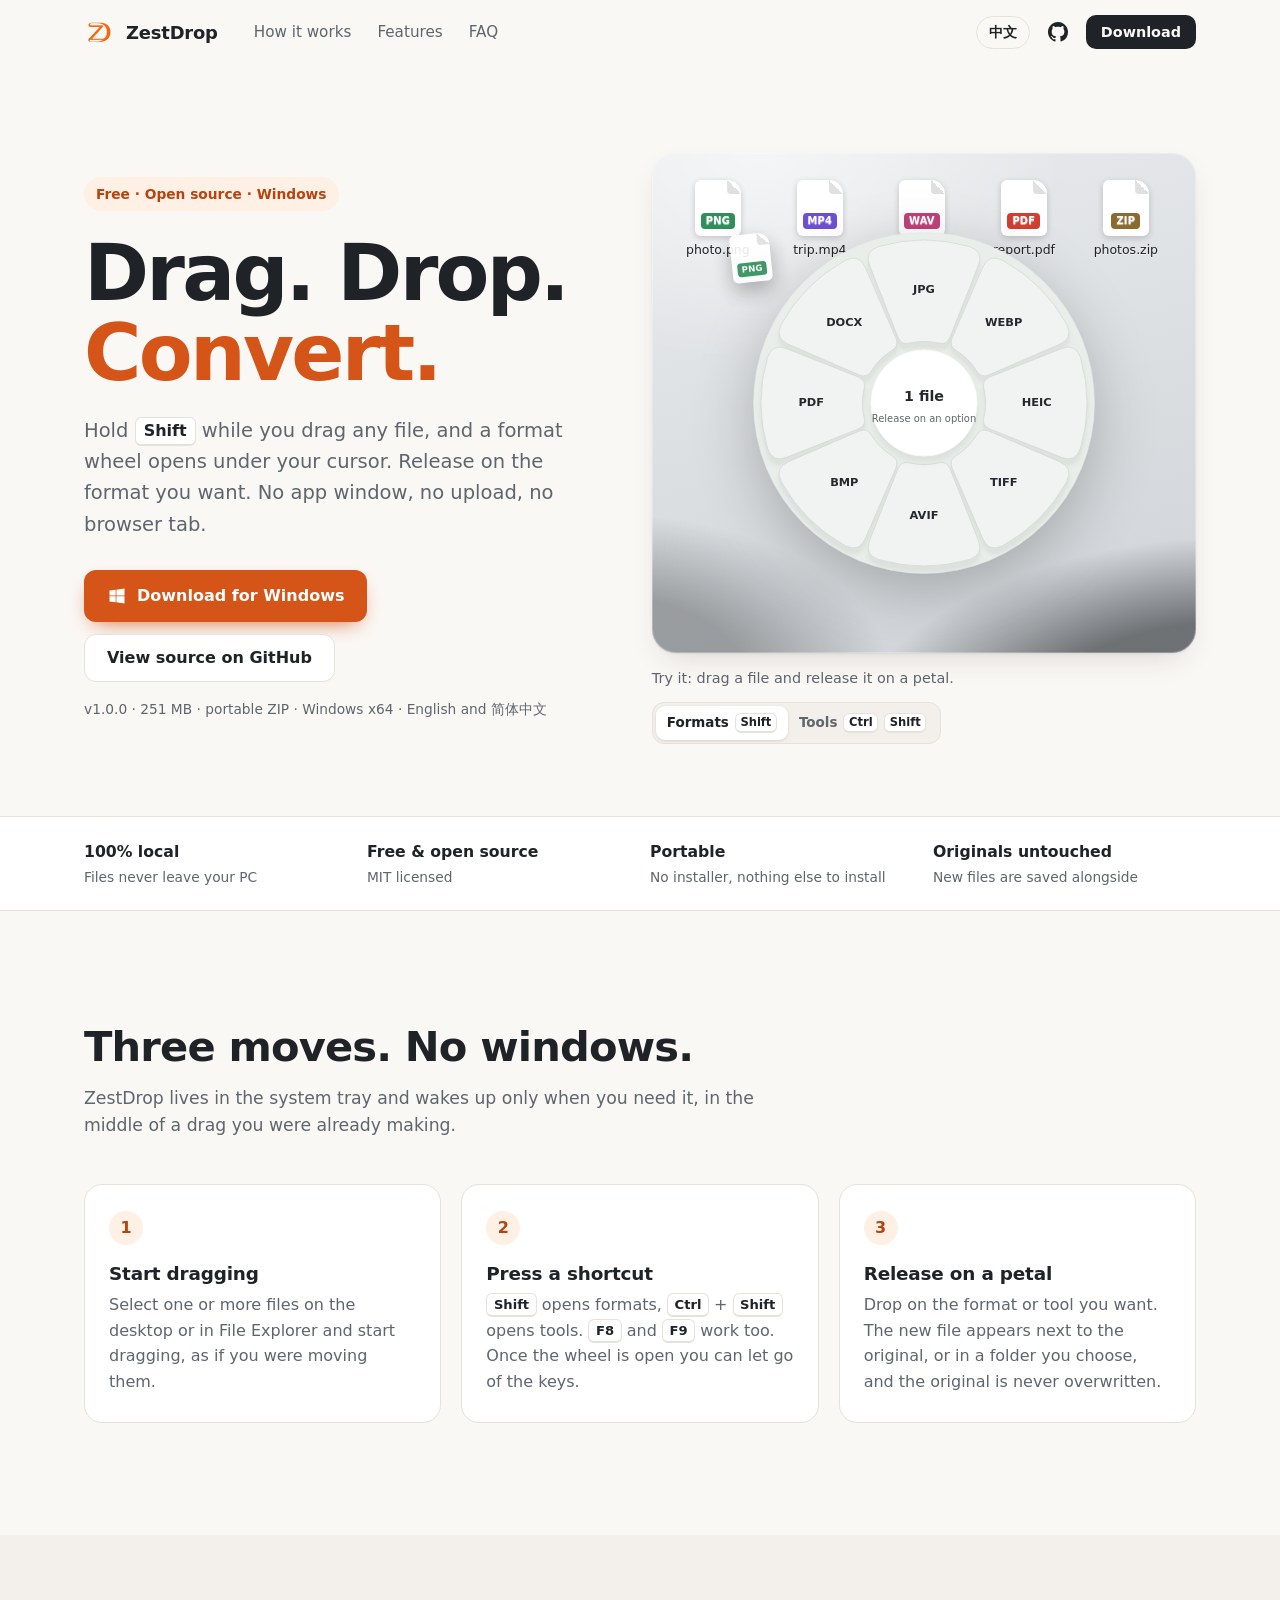
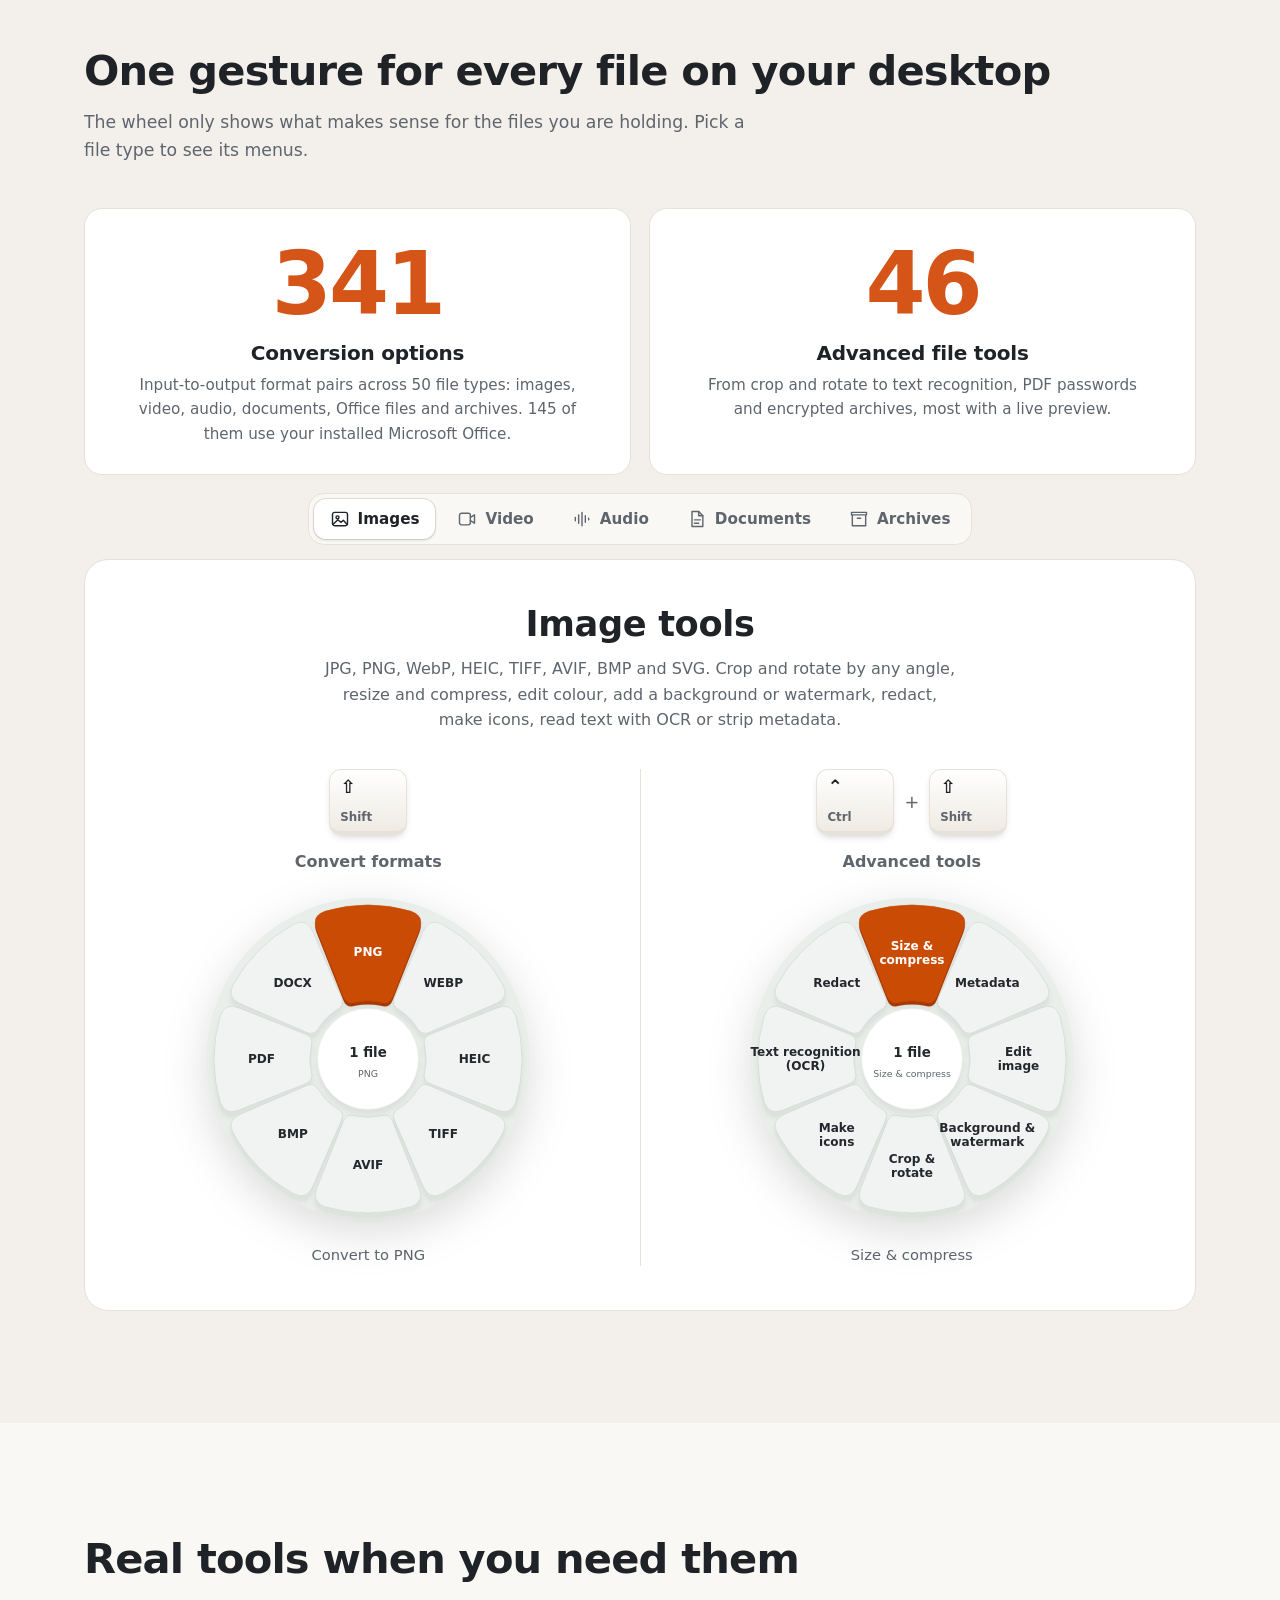
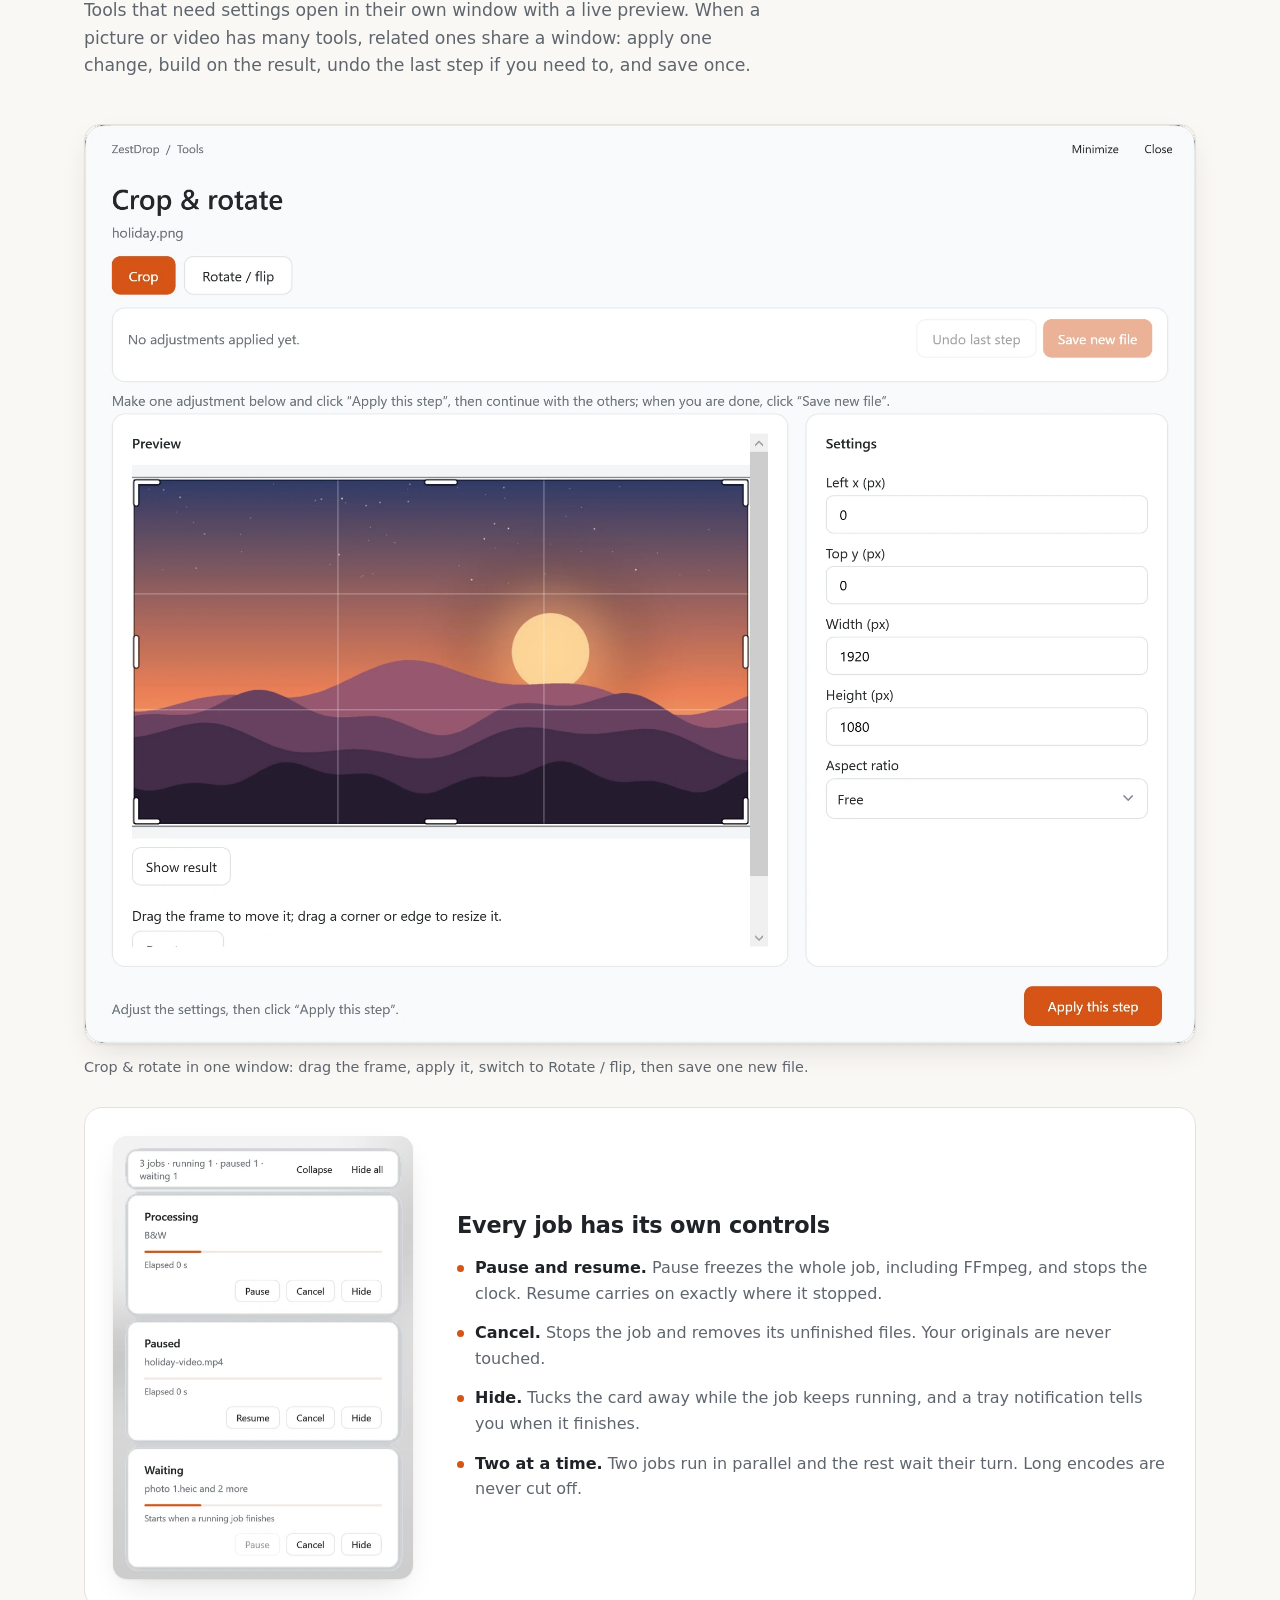
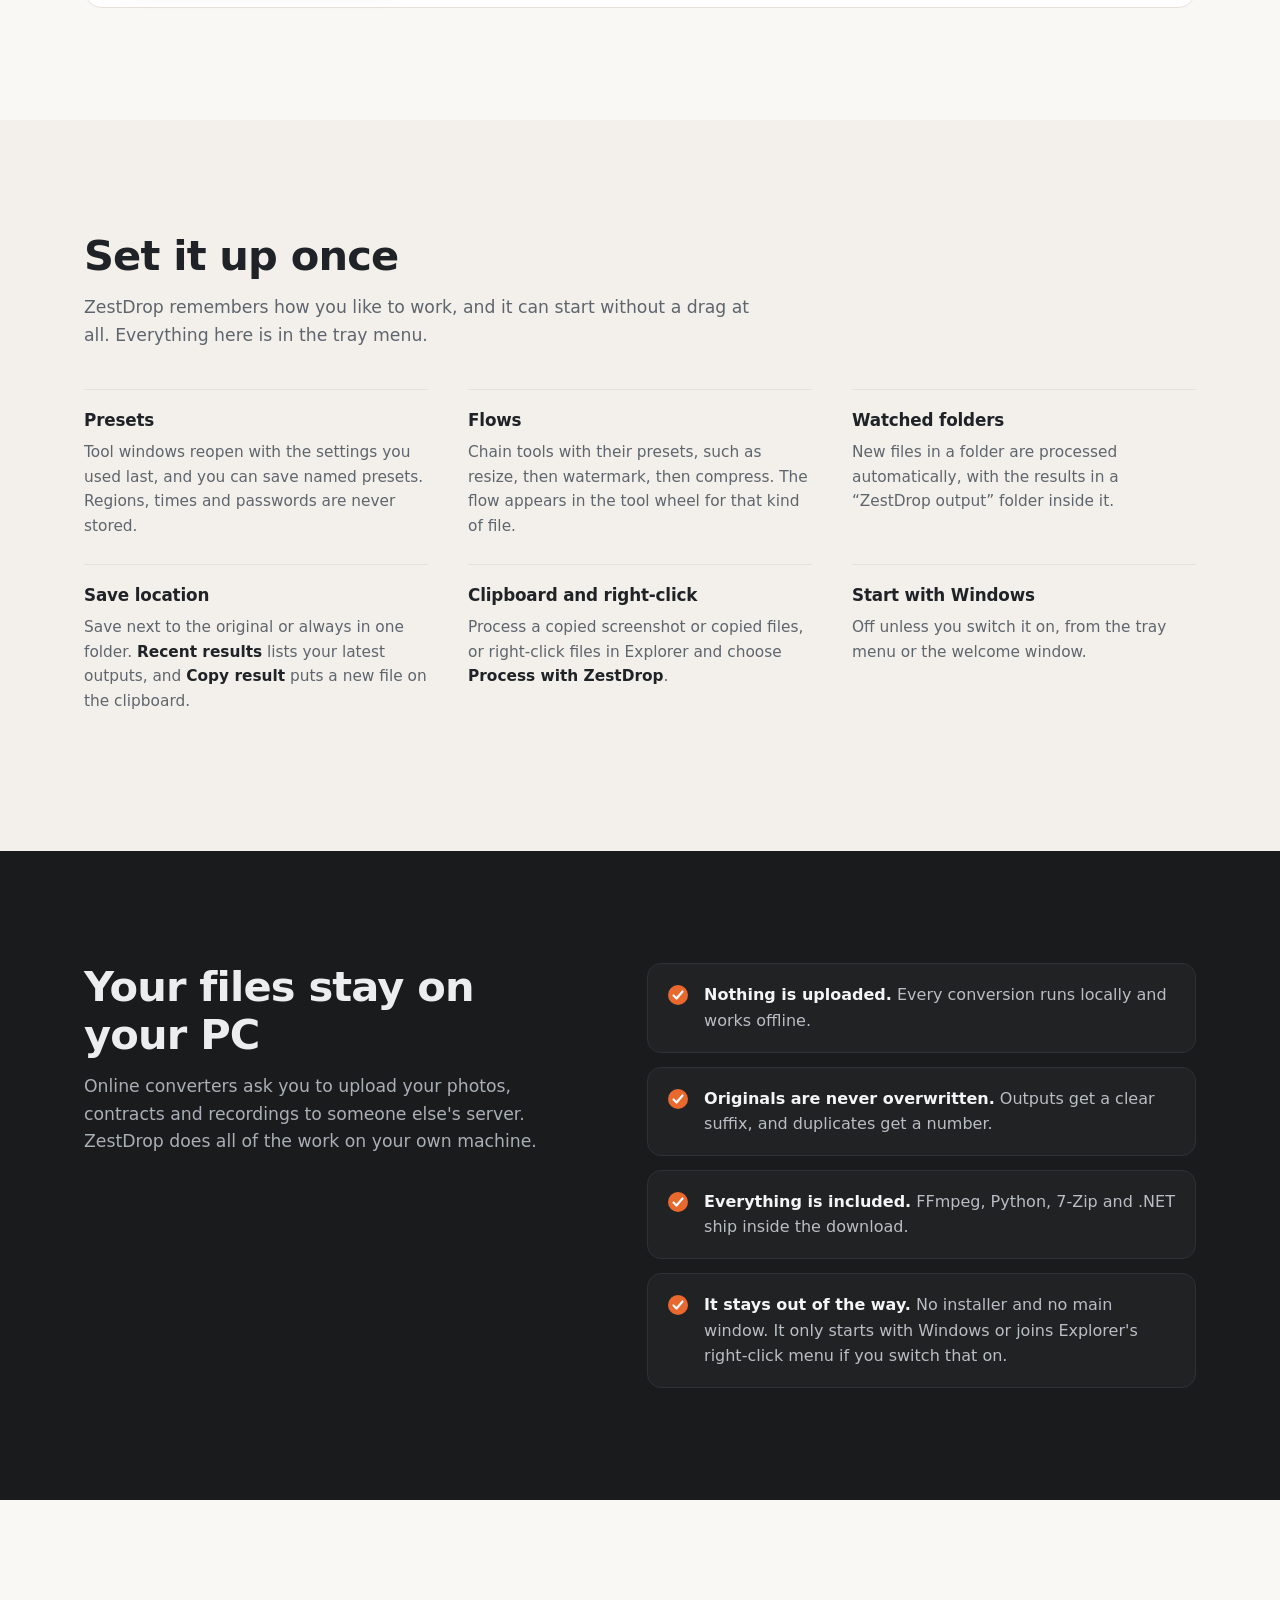
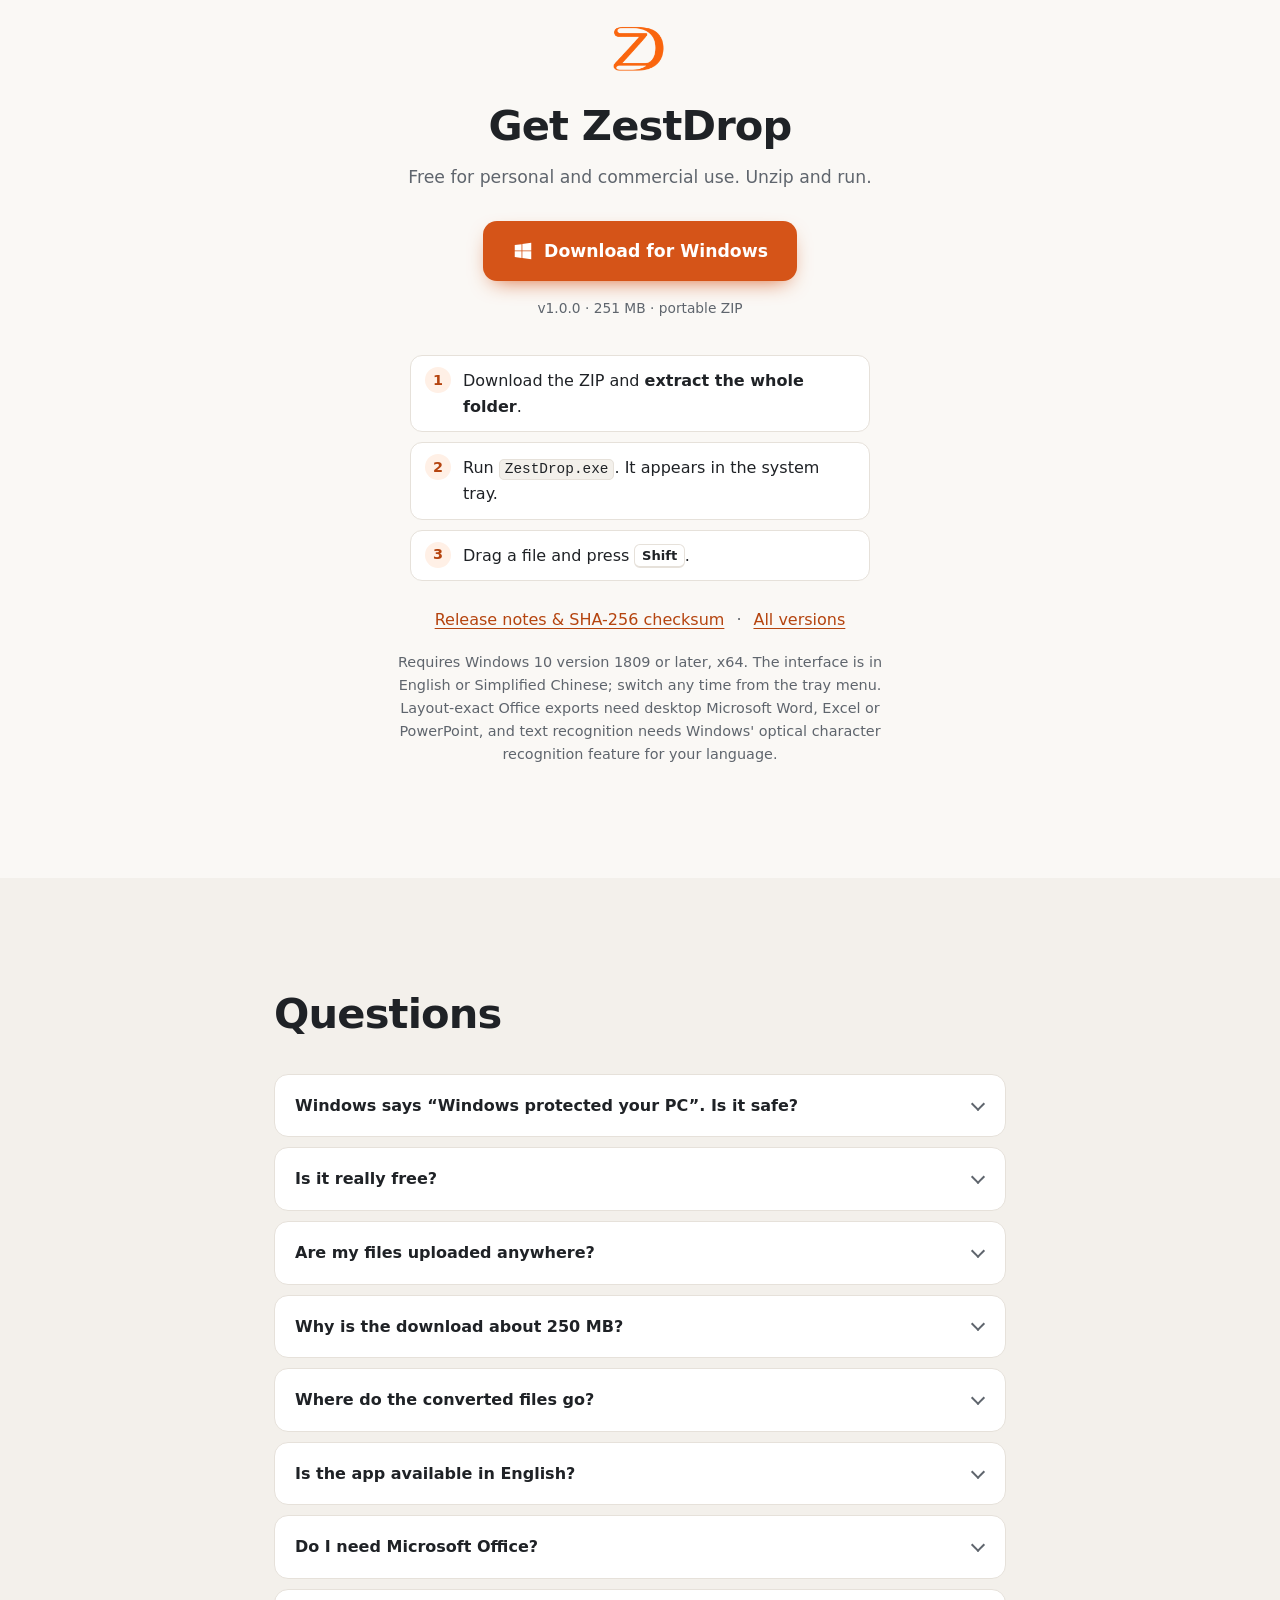
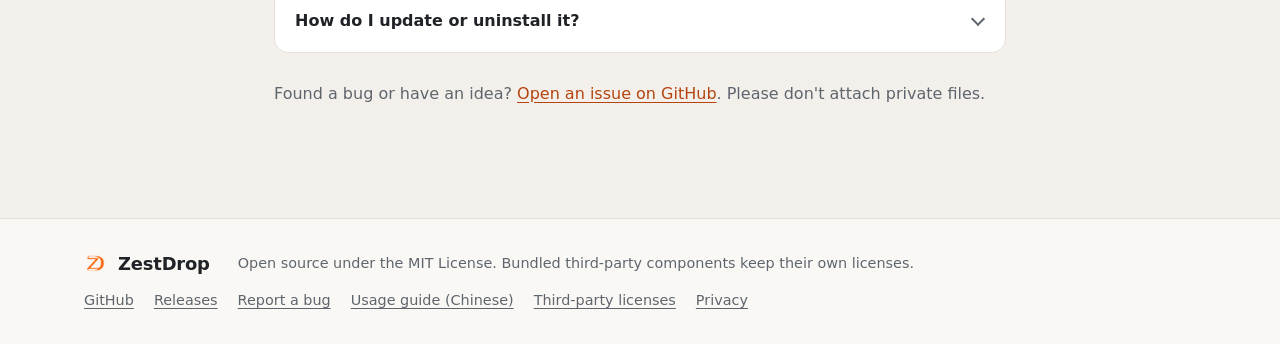
==== commit 54a43058: "Update the website for ZestDrop v1.0.0 - Read every wheel menu from the app itself: scripts/build-ca" ====
--- a/index.html
+++ b/index.html
@@ -16,13 +16,13 @@
 <meta property="og:site_name" content="ZestDrop">
 <meta property="og:title" content="ZestDrop · Drag. Drop. Convert.">
 <meta property="og:description" content="Free file converter for Windows. Hold Shift while dragging any file and drop it on the format you want.">
-<meta property="og:image" content="https://zestdrop.org/assets/img/og-image.png?v=2">
+<meta property="og:image" content="https://zestdrop.org/assets/img/og-image.png?v=3">
 <meta property="og:image:width" content="1200">
 <meta property="og:image:height" content="630">
 <meta name="twitter:card" content="summary_large_image">
-<link rel="stylesheet" href="/assets/css/site.css?v=6">
+<link rel="stylesheet" href="/assets/css/site.css?v=7">
 <script type="application/ld+json">
-{"@context":"https://schema.org","@type":"SoftwareApplication","name":"ZestDrop","operatingSystem":"Windows","applicationCategory":"UtilitiesApplication","offers":{"@type":"Offer","price":"0","priceCurrency":"USD"},"license":"https://opensource.org/licenses/MIT","url":"https://zestdrop.org/","downloadUrl":"https://github.com/Maxaccurate/ZestDrop/releases/latest","softwareVersion":"0.1.1"}
+{"@context":"https://schema.org","@type":"SoftwareApplication","name":"ZestDrop","operatingSystem":"Windows","applicationCategory":"UtilitiesApplication","offers":{"@type":"Offer","price":"0","priceCurrency":"USD"},"license":"https://opensource.org/licenses/MIT","url":"https://zestdrop.org/","downloadUrl":"https://github.com/Maxaccurate/ZestDrop/releases/latest","softwareVersion":"1.0.0"}
 </script>
 <!--
   Visitor statistics: on Cloudflare Pages, enable Web Analytics in the project's Metrics tab; no snippet is needed.
@@ -61,13 +61,13 @@
         <h1 data-i18n="hero.title">Drag. Drop. <em>Convert.</em></h1>
         <p class="lead" data-i18n="hero.lead">Hold <kbd>Shift</kbd> while you drag any file, and a format wheel opens under your cursor. Release on the format you want. No app window, no upload, no browser tab.</p>
         <div class="cta-row">
-          <a class="btn btn-primary" href="https://github.com/Maxaccurate/ZestDrop/releases/download/v0.1.1/ZestDrop-v0.1.1-windows-x64.zip" data-download>
+          <a class="btn btn-primary" href="https://github.com/Maxaccurate/ZestDrop/releases/download/v1.0.0/ZestDrop-v1.0.0-windows-x64.zip" data-download>
             <svg viewBox="0 0 24 24" width="20" height="20" aria-hidden="true"><path fill="currentColor" d="M3 5.5 10.4 4.5v7H3zm0 13 7.4 1v-7.1H3zm8.3 1.1L21 21v-8.6h-9.7zm0-15.2v7.1H21V3z"/></svg>
             <span data-i18n="cta.download">Download for Windows</span>
           </a>
           <a class="btn btn-ghost" href="https://github.com/Maxaccurate/ZestDrop" data-i18n="cta.source">View source on GitHub</a>
         </div>
-        <p class="fineprint"><span data-release-meta>v0.1.1 · 262 MB · portable ZIP</span> · <span data-i18n="cta.fine">Windows x64 · English and 简体中文</span></p>
+        <p class="fineprint"><span data-release-meta>v1.0.0 · 251 MB · portable ZIP</span> · <span data-i18n="cta.fine">Windows x64 · English and 简体中文</span></p>
       </div>
 
       <div class="demo" id="demo">
@@ -123,7 +123,7 @@
         <li>
           <span class="step-n">3</span>
           <h3 data-i18n="how.3.t">Release on a petal</h3>
-          <p data-i18n="how.3.d">Drop on the format or tool you want. The new file appears next to the original, which is never overwritten.</p>
+          <p data-i18n="how.3.d">Drop on the format or tool you want. The new file appears next to the original, or in a folder you choose, and the original is never overwritten.</p>
         </li>
       </ol>
     </div>
@@ -134,18 +134,18 @@
       <h2 data-i18n="feat.title">One gesture for every file on your desktop</h2>
       <p class="section-lead" data-i18n="feat.lead">The wheel only shows what makes sense for the files you are holding. Pick a file type to see its menus.</p>
 
-      <!-- 333 = input-to-output format pairs from Catalog.cs (49 input formats; 145 of them are Office conversions).
-           27 = tool definitions in Catalog.cs. Recount both when the catalog changes. -->
+      <!-- Both numbers come from scripts/build-catalog.py (see assets/js/catalog.js, "counts"); tests check they match.
+           341 = input-to-output format pairs across 50 input formats, 145 of them Office conversions. 46 = tools the app defines. -->
       <div class="stats">
         <div class="stat">
-          <b>333</b>
+          <b>341</b>
           <h3 data-i18n="stat.conv.t">Conversion options</h3>
-          <p data-i18n="stat.conv.d">Input-to-output format pairs across images, video, audio, documents, Office files and archives. 145 of them use your installed Microsoft Office.</p>
+          <p data-i18n="stat.conv.d">Input-to-output format pairs across 50 file types: images, video, audio, documents, Office files and archives. 145 of them use your installed Microsoft Office.</p>
         </div>
         <div class="stat">
-          <b>27</b>
+          <b>46</b>
           <h3 data-i18n="stat.tools.t">Advanced file tools</h3>
-          <p data-i18n="stat.tools.d">Compress, trim, crop, redact, join, split and more, many with a live preview.</p>
+          <p data-i18n="stat.tools.d">From crop and rotate to text recognition, PDF passwords and encrypted archives, most with a live preview.</p>
         </div>
       </div>
 
@@ -159,7 +159,7 @@
         </div>
         <div class="panel" id="show-panel" role="tabpanel" aria-labelledby="tab-images">
           <h3 id="show-title">Image tools</h3>
-          <p class="panel-desc" id="show-desc">JPG, PNG, WebP, HEIC, TIFF, AVIF, BMP and SVG. Convert, compress, crop to any ratio, redact, adjust colour, add a background or strip metadata.</p>
+          <p class="panel-desc" id="show-desc">JPG, PNG, WebP, HEIC, TIFF, AVIF, BMP and SVG. Crop and rotate by any angle, resize and compress, edit colour, add a background or watermark, redact, make icons, read text with OCR or strip metadata.</p>
           <div class="duo">
             <div class="duo-col">
               <div class="keys"><span class="cap"><i aria-hidden="true">⇧</i><span>Shift</span></span></div>
@@ -183,13 +183,13 @@
   <section class="section" id="screens">
     <div class="wrap">
       <h2 data-i18n="shots.title">Real tools when you need them</h2>
-      <p class="section-lead" data-i18n="shots.lead">Tools that need settings open in their own window with a live preview. Every audio and video tool has a player with a seek bar, and trimming gives you draggable start and end handles.</p>
+      <p class="section-lead" data-i18n="shots.lead">Tools that need settings open in their own window with a live preview. When a picture or video has many tools, related ones share a window: apply one change, build on the result, undo the last step if you need to, and save once.</p>
       <figure class="shot-main">
-        <img src="/assets/img/tool-trim-en.webp?v=2" data-src-en="/assets/img/tool-trim-en.webp?v=2" data-src-zh="/assets/img/tool-trim-zh.webp?v=2" width="1040" height="800" loading="lazy" alt="The ZestDrop trim tool window, with a video preview, a timeline with orange start and end handles, playback controls and start and end time fields." data-i18n-alt="shots.trim.alt">
-        <figcaption data-i18n="shots.trim">The trim tool: preview, timeline handles, exact times, then save a new file.</figcaption>
+        <img src="/assets/img/tool-crop-en.webp?v=1" data-src-en="/assets/img/tool-crop-en.webp?v=1" data-src-zh="/assets/img/tool-crop-zh.webp?v=1" width="1040" height="860" loading="lazy" alt="The Crop &amp; rotate window: Crop and Rotate / flip tabs, a photo with a crop frame and corner handles, pixel fields and an aspect ratio menu, with Apply this step, Undo last step and Save new file buttons." data-i18n-alt="shots.combo.alt">
+        <figcaption data-i18n="shots.combo">Crop &amp; rotate in one window: drag the frame, apply it, switch to Rotate / flip, then save one new file.</figcaption>
       </figure>
       <div class="jobs">
-        <img src="/assets/img/jobs-en.webp?v=2" data-src-en="/assets/img/jobs-en.webp?v=2" data-src-zh="/assets/img/jobs-zh.webp?v=2" width="536" height="792" loading="lazy" alt="Three stacked progress cards: one processing with Pause, Cancel and Hide buttons, one paused with Resume, and one waiting for a running job to finish." data-i18n-alt="jobs.alt">
+        <img src="/assets/img/jobs-en.webp?v=3" data-src-en="/assets/img/jobs-en.webp?v=3" data-src-zh="/assets/img/jobs-zh.webp?v=3" width="536" height="792" loading="lazy" alt="Three stacked progress cards: one processing with Pause, Cancel and Hide buttons, one paused with Resume, and one waiting for a running job to finish." data-i18n-alt="jobs.alt">
         <div class="jobs-copy">
           <h3 data-i18n="jobs.title">Every job has its own controls</h3>
           <ul>
@@ -203,6 +203,21 @@
     </div>
   </section>
 
+  <section class="section section-alt" id="workflow">
+    <div class="wrap">
+      <h2 data-i18n="flow.title">Set it up once</h2>
+      <p class="section-lead" data-i18n="flow.lead">ZestDrop remembers how you like to work, and it can start without a drag at all. Everything here is in the tray menu.</p>
+      <dl class="ways">
+        <div><dt data-i18n="flow.presets.t">Presets</dt><dd data-i18n="flow.presets.d">Tool windows reopen with the settings you used last, and you can save named presets. Regions, times and passwords are never stored.</dd></div>
+        <div><dt data-i18n="flow.flows.t">Flows</dt><dd data-i18n="flow.flows.d">Chain tools with their presets, such as resize, then watermark, then compress. The flow appears in the tool wheel for that kind of file.</dd></div>
+        <div><dt data-i18n="flow.watch.t">Watched folders</dt><dd data-i18n="flow.watch.d">New files in a folder are processed automatically, with the results in a <q>ZestDrop output</q> folder inside it.</dd></div>
+        <div><dt data-i18n="flow.save.t">Save location</dt><dd data-i18n="flow.save.d">Save next to the original or always in one folder. <b>Recent results</b> lists your latest outputs, and <b>Copy result</b> puts a new file on the clipboard.</dd></div>
+        <div><dt data-i18n="flow.start.t">Clipboard and right-click</dt><dd data-i18n="flow.start.d">Process a copied screenshot or copied files, or right-click files in Explorer and choose <b>Process with ZestDrop</b>.</dd></div>
+        <div><dt data-i18n="flow.boot.t">Start with Windows</dt><dd data-i18n="flow.boot.d">Off unless you switch it on, from the tray menu or the welcome window.</dd></div>
+      </dl>
+    </div>
+  </section>
+
   <section class="section section-dark" id="privacy">
     <div class="wrap privacy-grid">
       <div>
@@ -213,7 +228,7 @@
         <li data-i18n="priv.1"><b>Nothing is uploaded.</b> Every conversion runs locally and works offline.</li>
         <li data-i18n="priv.2"><b>Originals are never overwritten.</b> Outputs get a clear suffix, and duplicates get a number.</li>
         <li data-i18n="priv.3"><b>Everything is included.</b> FFmpeg, Python, 7-Zip and .NET ship inside the download.</li>
-        <li data-i18n="priv.4"><b>It stays out of the way.</b> No main window, no installer, no startup entries. Quit from the tray at any time.</li>
+        <li data-i18n="priv.4"><b>It stays out of the way.</b> No installer and no main window. It only starts with Windows or joins Explorer's right-click menu if you switch that on.</li>
       </ul>
     </div>
   </section>
@@ -223,11 +238,11 @@
       <img src="/assets/img/logo.png" alt="" width="72" height="72">
       <h2 data-i18n="dl.title">Get ZestDrop</h2>
       <p class="section-lead" data-i18n="dl.lead">Free for personal and commercial use. Unzip and run.</p>
-      <a class="btn btn-primary btn-large" href="https://github.com/Maxaccurate/ZestDrop/releases/download/v0.1.1/ZestDrop-v0.1.1-windows-x64.zip" data-download>
+      <a class="btn btn-primary btn-large" href="https://github.com/Maxaccurate/ZestDrop/releases/download/v1.0.0/ZestDrop-v1.0.0-windows-x64.zip" data-download>
         <svg viewBox="0 0 24 24" width="22" height="22" aria-hidden="true"><path fill="currentColor" d="M3 5.5 10.4 4.5v7H3zm0 13 7.4 1v-7.1H3zm8.3 1.1L21 21v-8.6h-9.7zm0-15.2v7.1H21V3z"/></svg>
         <span data-i18n="cta.download">Download for Windows</span>
       </a>
-      <p class="fineprint" data-release-meta>v0.1.1 · 262 MB · portable ZIP</p>
+      <p class="fineprint" data-release-meta>v1.0.0 · 251 MB · portable ZIP</p>
       <ol class="install">
         <li data-i18n="dl.1">Download the ZIP and <b>extract the whole folder</b>.</li>
         <li data-i18n="dl.2">Run <code>ZestDrop.exe</code>. It appears in the system tray.</li>
@@ -238,7 +253,7 @@
         <span aria-hidden="true">·</span>
         <a href="https://github.com/Maxaccurate/ZestDrop/releases" data-i18n="dl.all">All versions</a>
       </p>
-      <p class="requirements" data-i18n="dl.req">Requires Windows x64. The interface is in English or Simplified Chinese; switch any time from the tray menu. Layout-exact Office exports need desktop Microsoft Word, Excel or PowerPoint.</p>
+      <p class="requirements" data-i18n="dl.req">Requires Windows 10 version 1809 or later, x64. The interface is in English or Simplified Chinese; switch any time from the tray menu. Layout-exact Office exports need desktop Microsoft Word, Excel or PowerPoint, and text recognition needs Windows' optical character recognition feature for your language.</p>
     </div>
   </section>
 
@@ -256,15 +271,15 @@
         </details>
         <details>
           <summary data-i18n="faq.3.q">Are my files uploaded anywhere?</summary>
-          <div data-i18n="faq.3.a"><p>No. Everything is processed on your computer by the engines bundled in the download, and ZestDrop works with no internet connection.</p></div>
-        </details>
-        <details>
-          <summary data-i18n="faq.4.q">Why is the download about 260 MB?</summary>
+          <div data-i18n="faq.3.a"><p>No. Everything is processed on your computer by the engines bundled in the download, and ZestDrop works with no internet connection. Text recognition uses the recogniser built into Windows, so it runs on your PC too.</p></div>
+        </details>
+        <details>
+          <summary data-i18n="faq.4.q">Why is the download about 250 MB?</summary>
           <div data-i18n="faq.4.a"><p>It includes everything it needs to run: the .NET runtime, a portable Python with its libraries, FFmpeg and 7-Zip. You don't have to install anything else.</p></div>
         </details>
         <details>
           <summary data-i18n="faq.5.q">Where do the converted files go?</summary>
-          <div data-i18n="faq.5.a"><p>Into the same folder as the original, with a suffix such as <code>photo-converted.jpg</code>. If that name is taken, a number is added. Originals are never changed. Right-click the tray icon to open the folder of your latest output.</p></div>
+          <div data-i18n="faq.5.a"><p>Next to the original by default, with a suffix such as <code>photo-converted.jpg</code> or <code>photo-rotated.jpg</code>. If that name is taken, a number is added, and originals are never changed. To keep everything in one place, choose a save folder from the tray menu. <b>Recent results</b> there lists your latest outputs.</p></div>
         </details>
         <details>
           <summary data-i18n="faq.6.q">Is the app available in English?</summary>
@@ -276,7 +291,7 @@
         </details>
         <details>
           <summary data-i18n="faq.8.q">How do I update or uninstall it?</summary>
-          <div data-i18n="faq.8.a"><p>Quit ZestDrop from its tray menu. To update, extract the new version into a fresh folder. To uninstall, delete the folder. ZestDrop adds no installer entries or startup items.</p></div>
+          <div data-i18n="faq.8.a"><p>Quit ZestDrop from its tray menu. To update, extract the new version into a fresh folder; your settings and presets stay in <code>%LOCALAPPDATA%\ZestDrop</code>. <b>Start with Windows</b> follows the new folder the next time you launch it, but the Explorer right-click menu does not, so switch that off and on again.</p><p>To uninstall, first switch off <b>Start with Windows</b> and the right-click menu if you turned them on, then delete the folder. Delete <code>%LOCALAPPDATA%\ZestDrop</code> too to remove settings and logs.</p></div>
         </details>
       </div>
       <p class="faq-more" data-i18n="faq.more">Found a bug or have an idea? <a href="https://github.com/Maxaccurate/ZestDrop/issues">Open an issue on GitHub</a>. Please don't attach private files.</p>
@@ -302,9 +317,10 @@
   </div>
 </footer>
 
-<script src="/assets/js/i18n.js?v=7"></script>
+<script src="/assets/js/i18n.js?v=8"></script>
+<script src="/assets/js/catalog.js?v=1"></script>
 <script src="/assets/js/wheel-ui.js?v=1"></script>
-<script src="/assets/js/site.js?v=10"></script>
-<script src="/assets/js/showcase.js?v=2"></script>
+<script src="/assets/js/site.js?v=11"></script>
+<script src="/assets/js/showcase.js?v=3"></script>
 </body>
 </html>
--- a/assets/css/site.css
+++ b/assets/css/site.css
@@ -265,6 +265,15 @@
 .jobs li b { color: var(--ink); }
 @media (max-width: 760px) { .jobs { grid-template-columns: 1fr; padding: 20px; } .jobs img { max-width: 300px; margin-inline: auto; } }
 
+/* "Set it up once": a quiet three-column list, separated by hairlines rather than cards */
+.ways { display: grid; grid-template-columns: repeat(3, minmax(0, 1fr)); gap: 0 40px; margin: 40px 0 0; }
+.ways > div { border-top: 1px solid var(--line); padding: 20px 0 26px; }
+.ways dt { font: 650 1.05rem/1.3 var(--font-display); letter-spacing: -.01em; }
+.ways dd { margin: 8px 0 0; color: var(--muted); font-size: .96rem; }
+.ways dd b { color: var(--ink); font-weight: 600; }
+@media (max-width: 900px) { .ways { grid-template-columns: repeat(2, minmax(0, 1fr)); } }
+@media (max-width: 560px) { .ways { grid-template-columns: 1fr; } }
+
 .section-dark { background: #1A1B1D; color: #ECEDEE; }
 .section-dark .section-lead { color: #A9AFB6; }
 .privacy-grid { display: grid; grid-template-columns: minmax(0, 1fr) minmax(0, 1.1fr); gap: 40px 64px; align-items: start; }
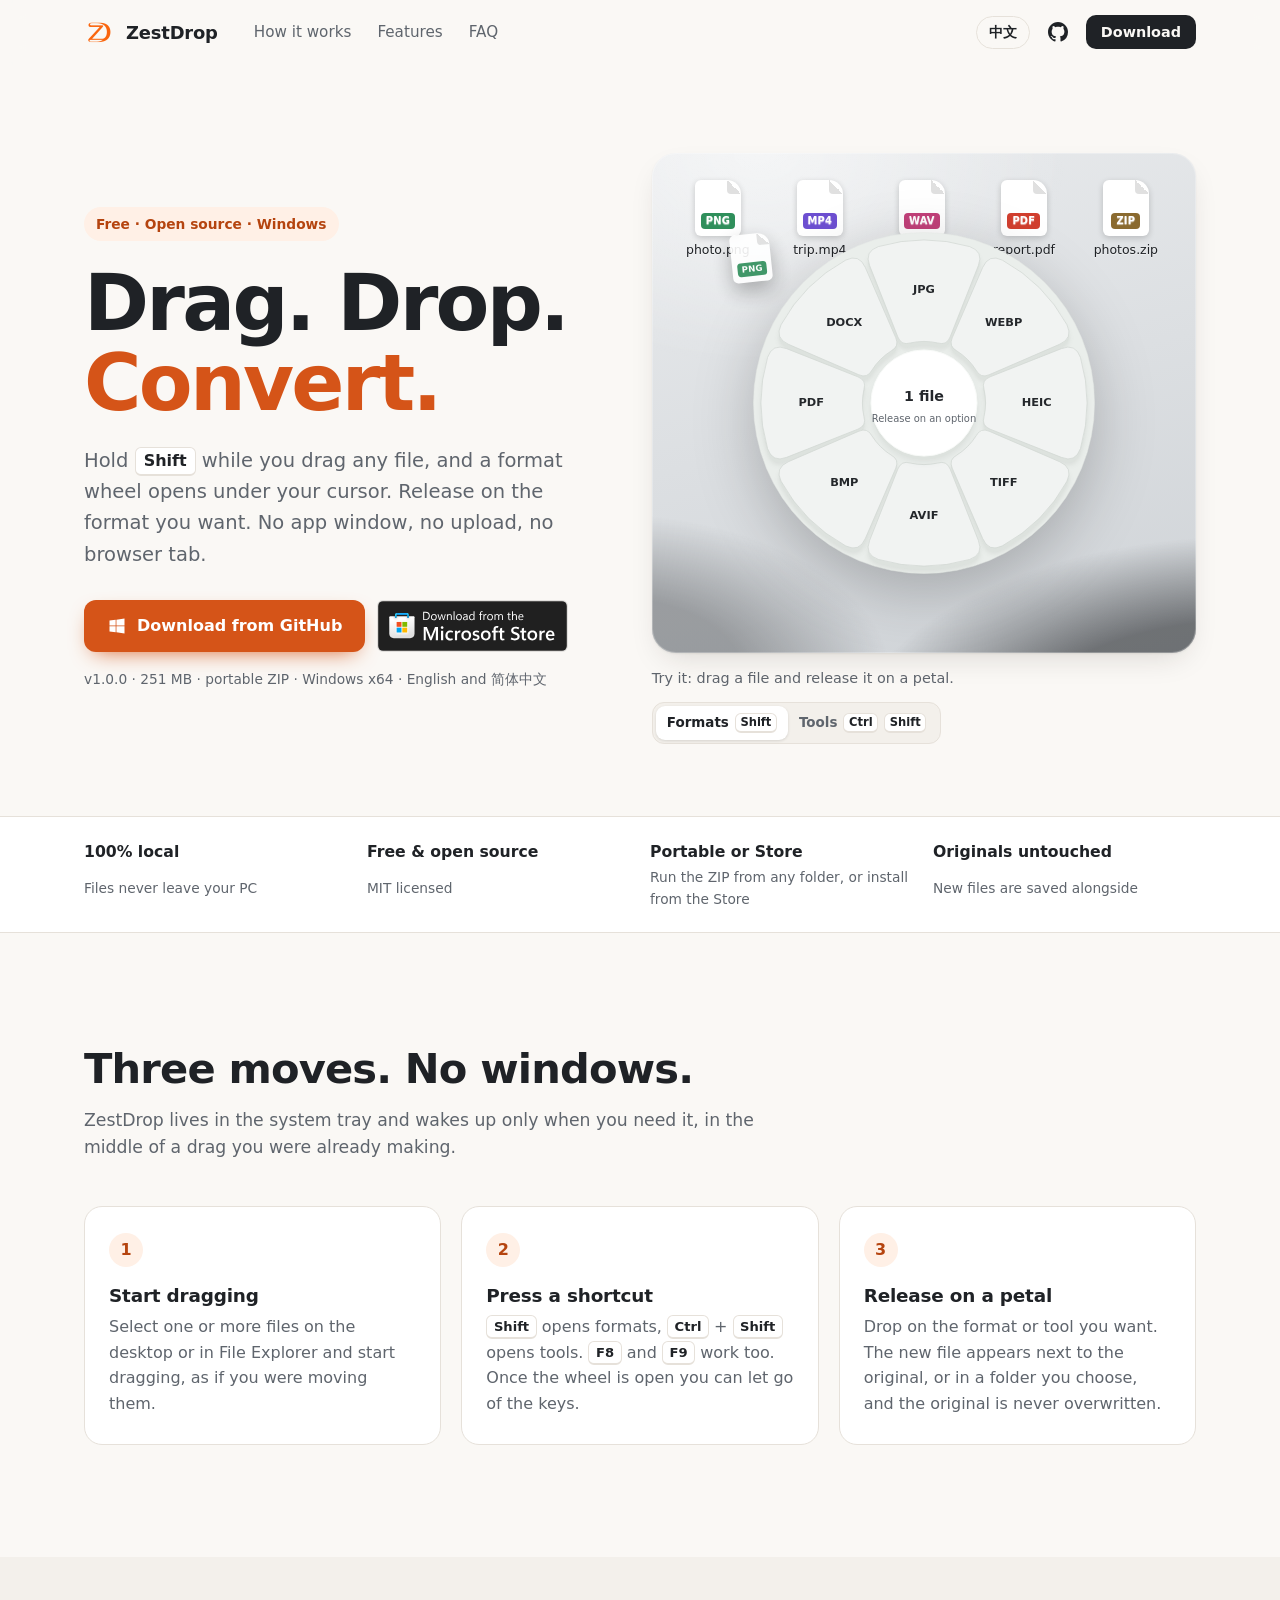
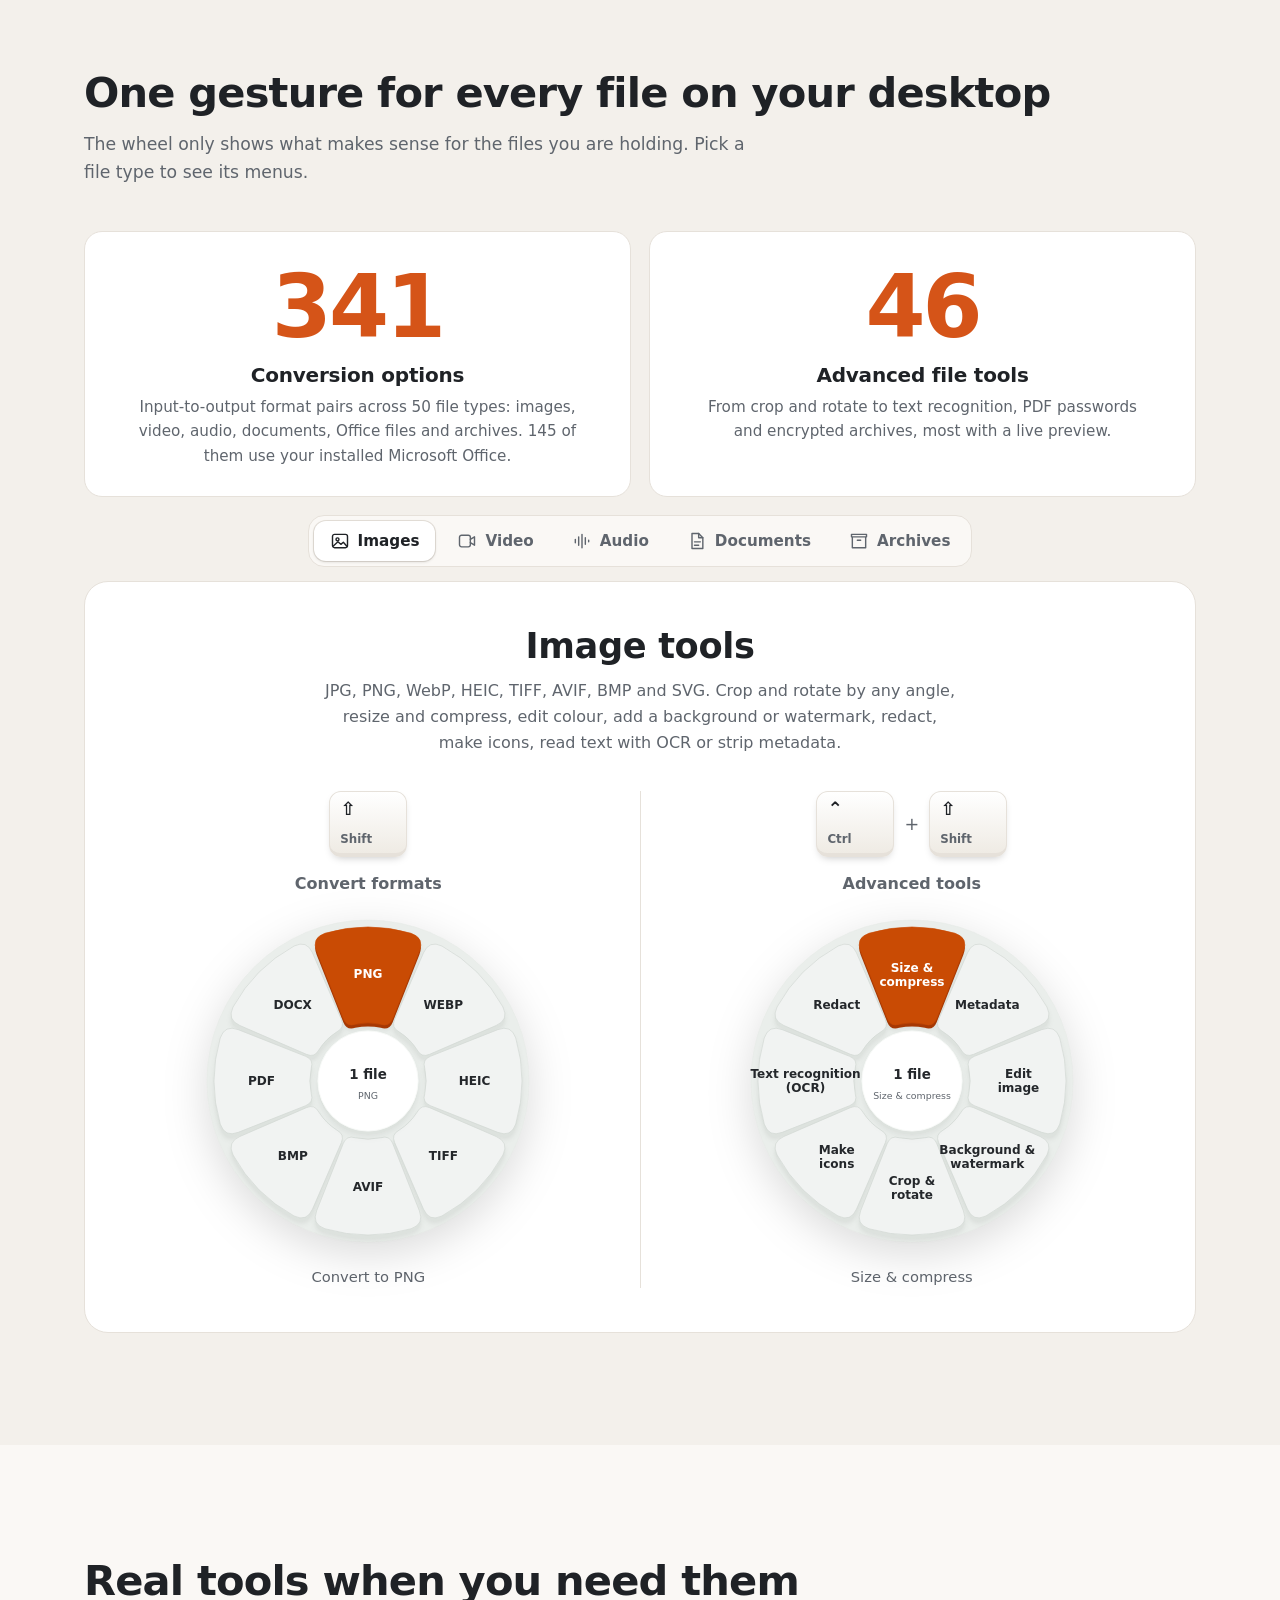
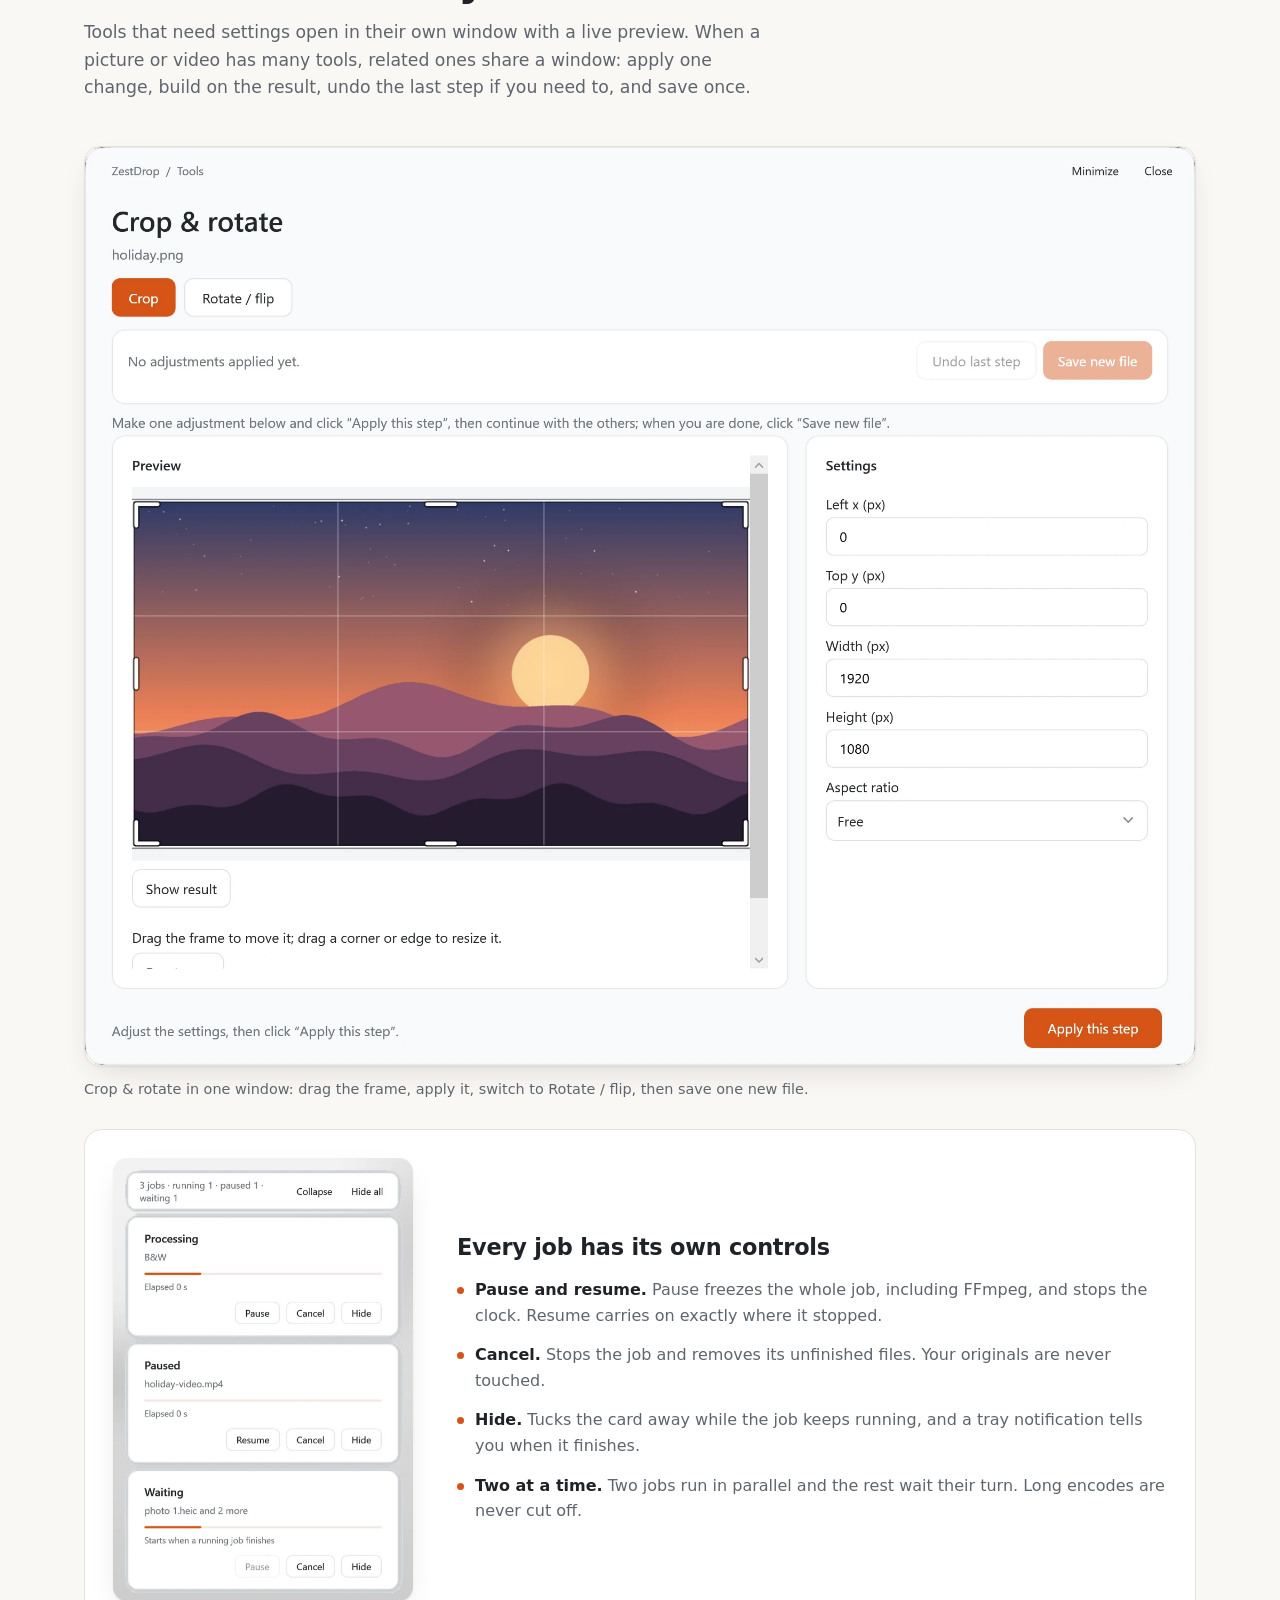
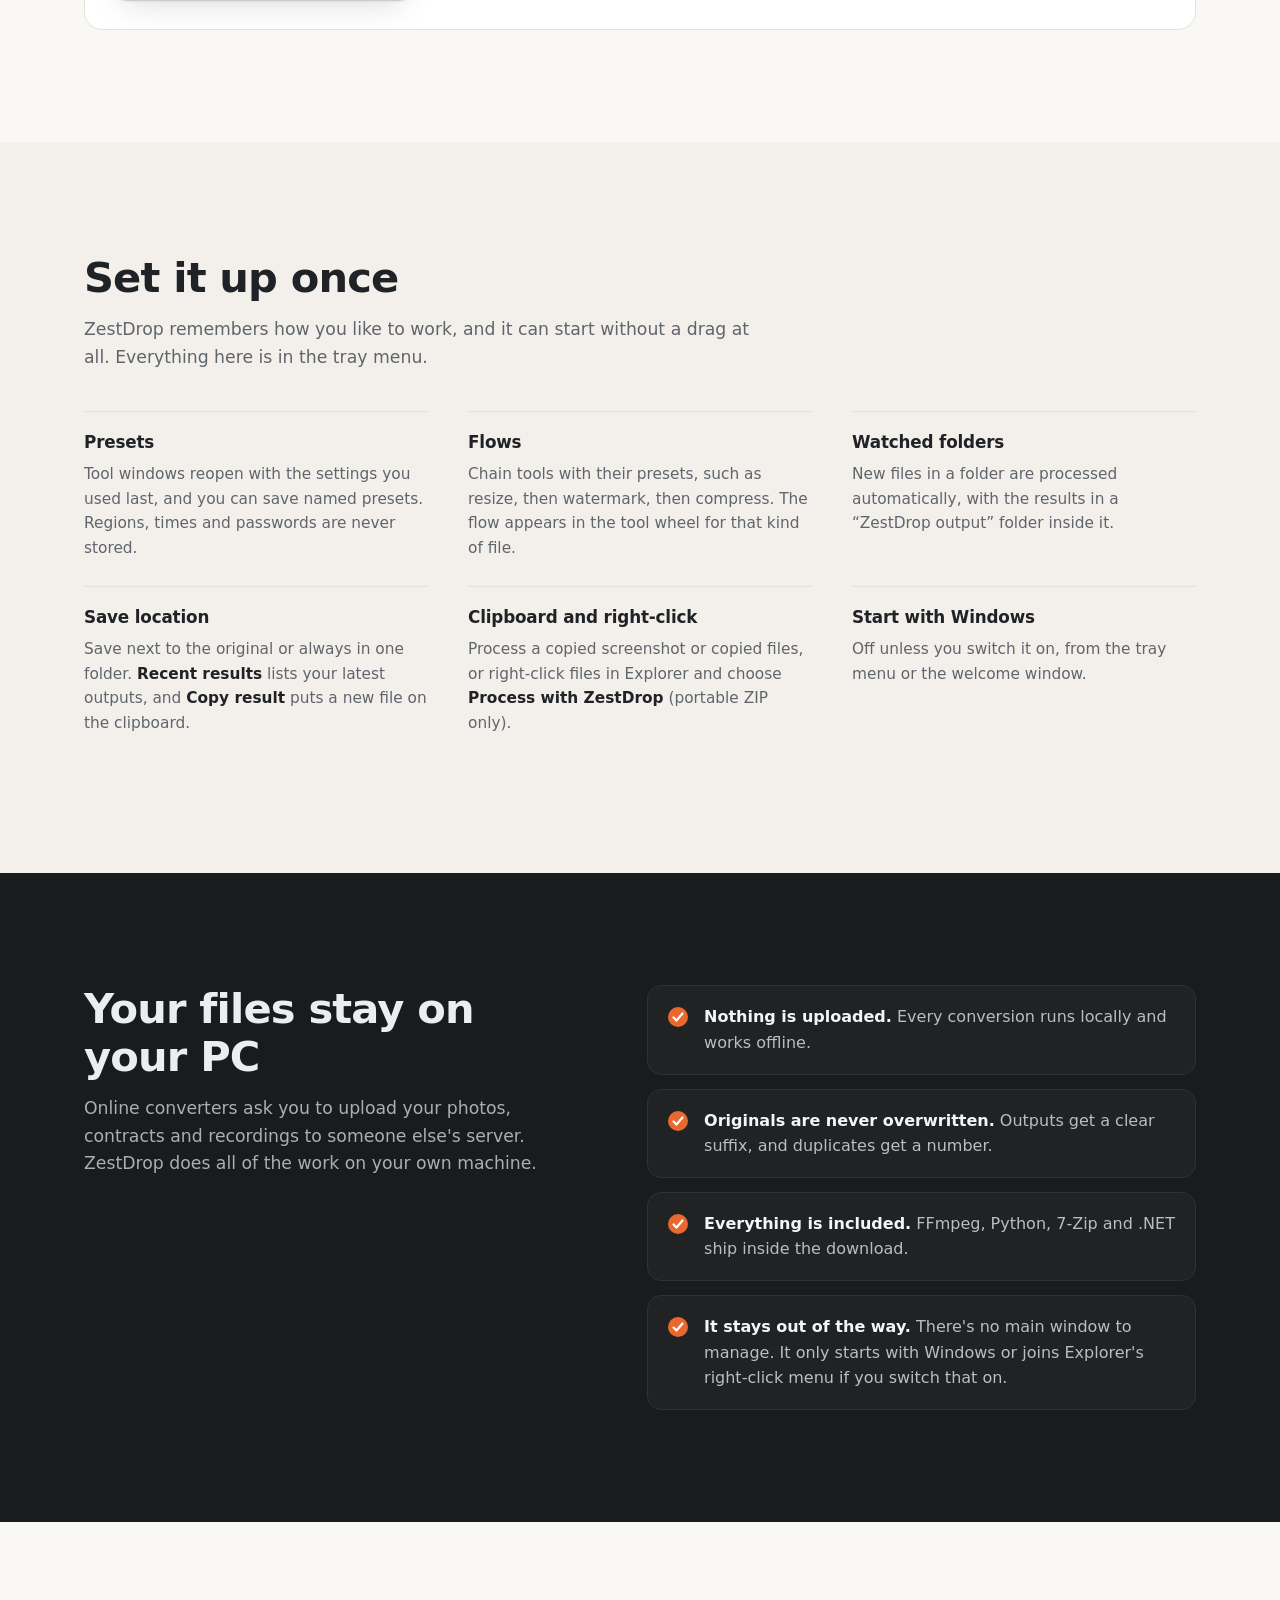
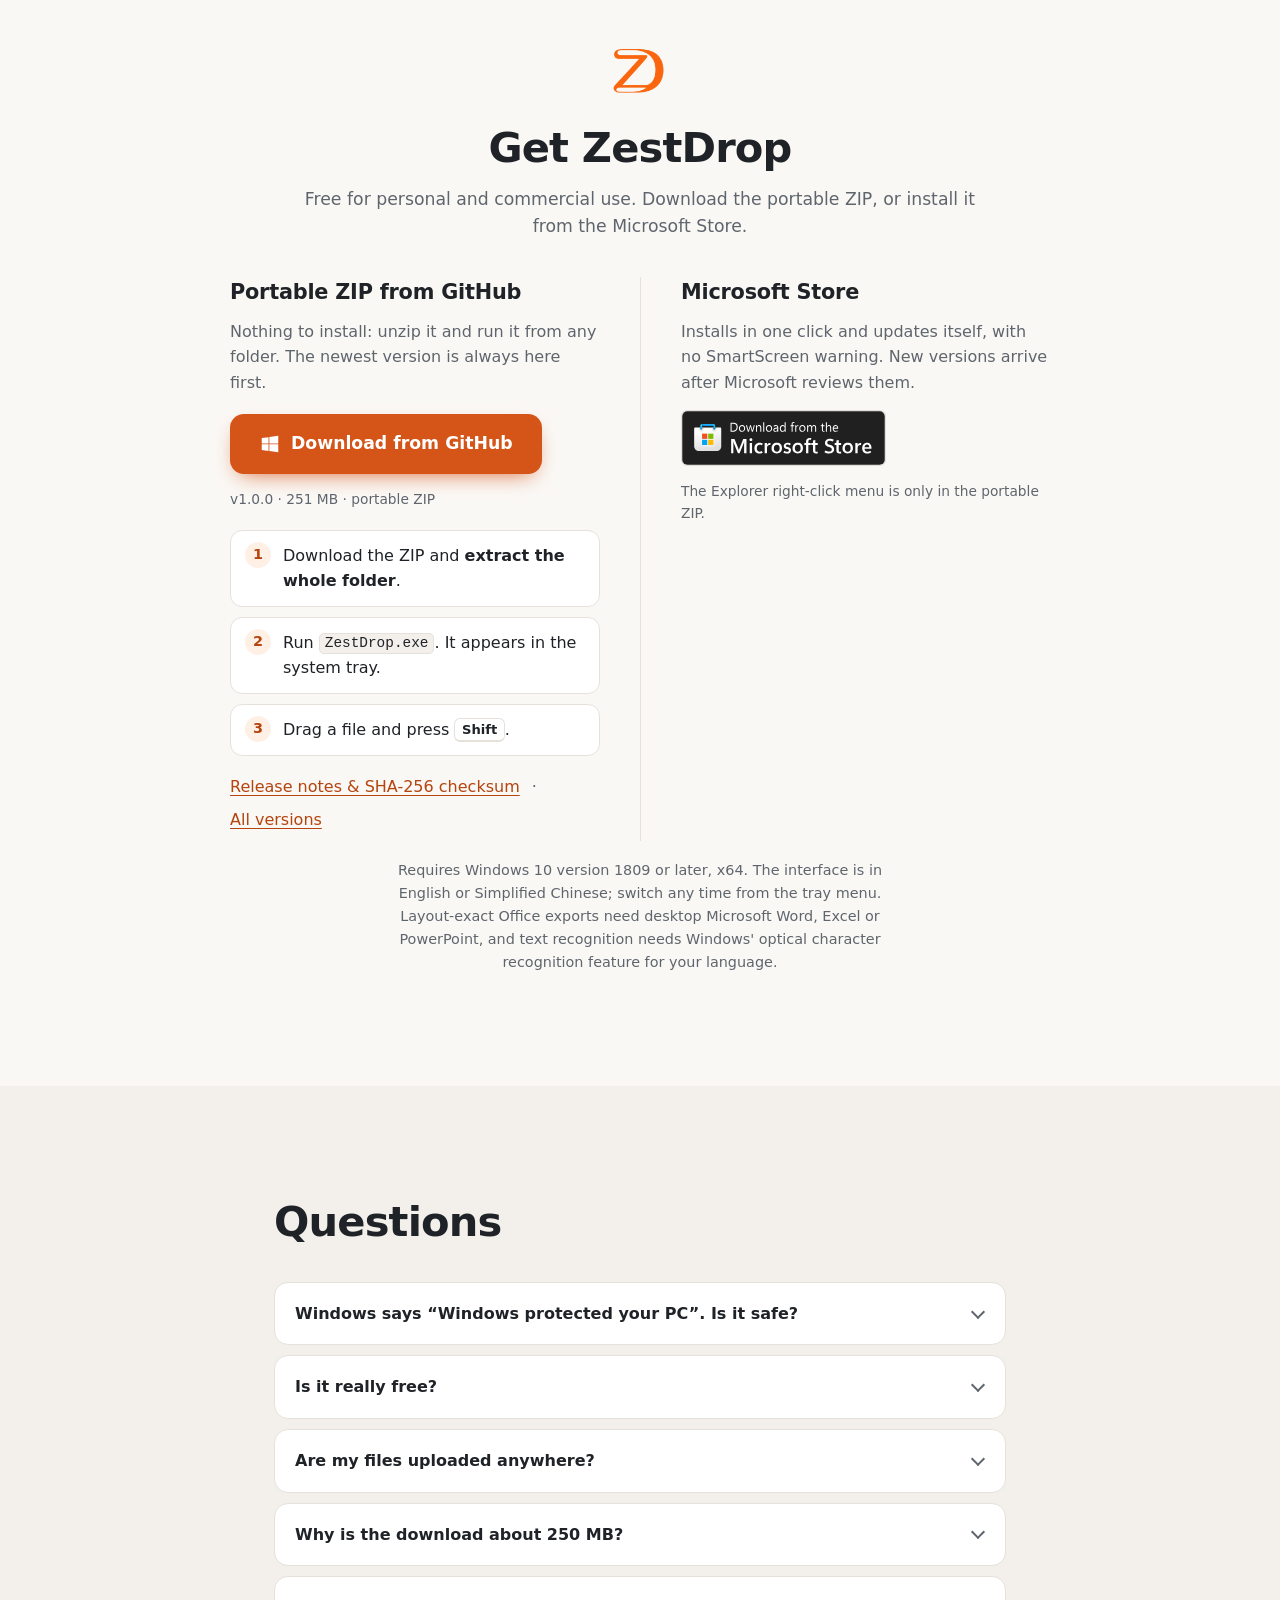
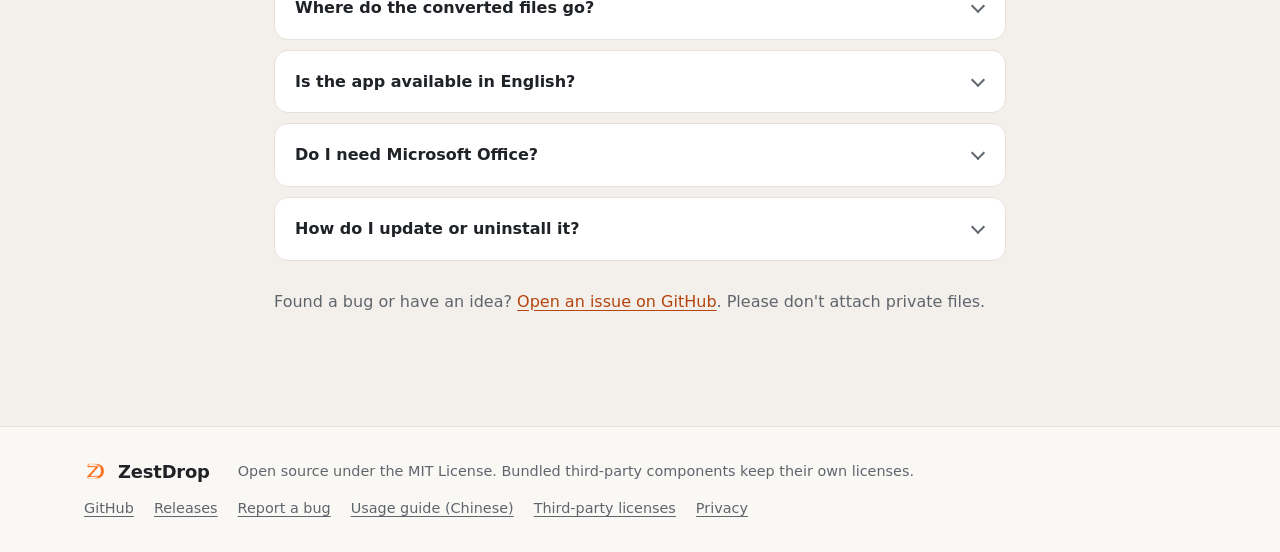
==== commit 518ecf5e: "Add the Microsoft Store as a second way to get ZestDrop - Show Microsoft's official Store badge next" ====
--- a/index.html
+++ b/index.html
@@ -20,9 +20,9 @@
 <meta property="og:image:width" content="1200">
 <meta property="og:image:height" content="630">
 <meta name="twitter:card" content="summary_large_image">
-<link rel="stylesheet" href="/assets/css/site.css?v=7">
+<link rel="stylesheet" href="/assets/css/site.css?v=8">
 <script type="application/ld+json">
-{"@context":"https://schema.org","@type":"SoftwareApplication","name":"ZestDrop","operatingSystem":"Windows","applicationCategory":"UtilitiesApplication","offers":{"@type":"Offer","price":"0","priceCurrency":"USD"},"license":"https://opensource.org/licenses/MIT","url":"https://zestdrop.org/","downloadUrl":"https://github.com/Maxaccurate/ZestDrop/releases/latest","softwareVersion":"1.0.0"}
+{"@context":"https://schema.org","@type":"SoftwareApplication","name":"ZestDrop","operatingSystem":"Windows","applicationCategory":"UtilitiesApplication","offers":{"@type":"Offer","price":"0","priceCurrency":"USD"},"license":"https://opensource.org/licenses/MIT","url":"https://zestdrop.org/","downloadUrl":"https://github.com/Maxaccurate/ZestDrop/releases/latest","installUrl":"https://apps.microsoft.com/detail/9NG514X8RQC6","softwareVersion":"1.0.0"}
 </script>
 <!--
   Visitor statistics: on Cloudflare Pages, enable Web Analytics in the project's Metrics tab; no snippet is needed.
@@ -63,9 +63,14 @@
         <div class="cta-row">
           <a class="btn btn-primary" href="https://github.com/Maxaccurate/ZestDrop/releases/download/v1.0.0/ZestDrop-v1.0.0-windows-x64.zip" data-download>
             <svg viewBox="0 0 24 24" width="20" height="20" aria-hidden="true"><path fill="currentColor" d="M3 5.5 10.4 4.5v7H3zm0 13 7.4 1v-7.1H3zm8.3 1.1L21 21v-8.6h-9.7zm0-15.2v7.1H21V3z"/></svg>
-            <span data-i18n="cta.download">Download for Windows</span>
+            <span data-i18n="cta.download">Download from GitHub</span>
           </a>
-          <a class="btn btn-ghost" href="https://github.com/Maxaccurate/ZestDrop" data-i18n="cta.source">View source on GitHub</a>
+          <a class="store-badge store-hero" href="https://apps.microsoft.com/detail/9NG514X8RQC6?mode=direct">
+            <picture>
+              <source media="(prefers-color-scheme: dark)" srcset="/assets/img/store/en-us-light.svg" data-srcset-en="/assets/img/store/en-us-light.svg" data-srcset-zh="/assets/img/store/zh-cn-light.svg">
+              <img src="/assets/img/store/en-us-dark.svg" data-src-en="/assets/img/store/en-us-dark.svg" data-src-zh="/assets/img/store/zh-cn-dark.svg" width="161" height="44" alt="Download from the Microsoft Store" data-i18n-alt="store.alt">
+            </picture>
+          </a>
         </div>
         <p class="fineprint"><span data-release-meta>v1.0.0 · 251 MB · portable ZIP</span> · <span data-i18n="cta.fine">Windows x64 · English and 简体中文</span></p>
       </div>
@@ -100,7 +105,7 @@
     <ul class="wrap strip-row">
       <li><b data-i18n="strip.local">100% local</b><span data-i18n="strip.local.d">Files never leave your PC</span></li>
       <li><b data-i18n="strip.free">Free &amp; open source</b><span data-i18n="strip.free.d">MIT licensed</span></li>
-      <li><b data-i18n="strip.portable">Portable</b><span data-i18n="strip.portable.d">No installer, nothing else to install</span></li>
+      <li><b data-i18n="strip.portable">Portable or Store</b><span data-i18n="strip.portable.d">Run the ZIP from any folder, or install from the Store</span></li>
       <li><b data-i18n="strip.safe">Originals untouched</b><span data-i18n="strip.safe.d">New files are saved alongside</span></li>
     </ul>
   </section>
@@ -212,7 +217,7 @@
         <div><dt data-i18n="flow.flows.t">Flows</dt><dd data-i18n="flow.flows.d">Chain tools with their presets, such as resize, then watermark, then compress. The flow appears in the tool wheel for that kind of file.</dd></div>
         <div><dt data-i18n="flow.watch.t">Watched folders</dt><dd data-i18n="flow.watch.d">New files in a folder are processed automatically, with the results in a <q>ZestDrop output</q> folder inside it.</dd></div>
         <div><dt data-i18n="flow.save.t">Save location</dt><dd data-i18n="flow.save.d">Save next to the original or always in one folder. <b>Recent results</b> lists your latest outputs, and <b>Copy result</b> puts a new file on the clipboard.</dd></div>
-        <div><dt data-i18n="flow.start.t">Clipboard and right-click</dt><dd data-i18n="flow.start.d">Process a copied screenshot or copied files, or right-click files in Explorer and choose <b>Process with ZestDrop</b>.</dd></div>
+        <div><dt data-i18n="flow.start.t">Clipboard and right-click</dt><dd data-i18n="flow.start.d">Process a copied screenshot or copied files, or right-click files in Explorer and choose <b>Process with ZestDrop</b> (portable ZIP only).</dd></div>
         <div><dt data-i18n="flow.boot.t">Start with Windows</dt><dd data-i18n="flow.boot.d">Off unless you switch it on, from the tray menu or the welcome window.</dd></div>
       </dl>
     </div>
@@ -228,7 +233,7 @@
         <li data-i18n="priv.1"><b>Nothing is uploaded.</b> Every conversion runs locally and works offline.</li>
         <li data-i18n="priv.2"><b>Originals are never overwritten.</b> Outputs get a clear suffix, and duplicates get a number.</li>
         <li data-i18n="priv.3"><b>Everything is included.</b> FFmpeg, Python, 7-Zip and .NET ship inside the download.</li>
-        <li data-i18n="priv.4"><b>It stays out of the way.</b> No installer and no main window. It only starts with Windows or joins Explorer's right-click menu if you switch that on.</li>
+        <li data-i18n="priv.4"><b>It stays out of the way.</b> There's no main window to manage. It only starts with Windows or joins Explorer's right-click menu if you switch that on.</li>
       </ul>
     </div>
   </section>
@@ -237,22 +242,39 @@
     <div class="wrap download">
       <img src="/assets/img/logo.png" alt="" width="72" height="72">
       <h2 data-i18n="dl.title">Get ZestDrop</h2>
-      <p class="section-lead" data-i18n="dl.lead">Free for personal and commercial use. Unzip and run.</p>
-      <a class="btn btn-primary btn-large" href="https://github.com/Maxaccurate/ZestDrop/releases/download/v1.0.0/ZestDrop-v1.0.0-windows-x64.zip" data-download>
-        <svg viewBox="0 0 24 24" width="22" height="22" aria-hidden="true"><path fill="currentColor" d="M3 5.5 10.4 4.5v7H3zm0 13 7.4 1v-7.1H3zm8.3 1.1L21 21v-8.6h-9.7zm0-15.2v7.1H21V3z"/></svg>
-        <span data-i18n="cta.download">Download for Windows</span>
-      </a>
-      <p class="fineprint" data-release-meta>v1.0.0 · 251 MB · portable ZIP</p>
-      <ol class="install">
-        <li data-i18n="dl.1">Download the ZIP and <b>extract the whole folder</b>.</li>
-        <li data-i18n="dl.2">Run <code>ZestDrop.exe</code>. It appears in the system tray.</li>
-        <li data-i18n="dl.3">Drag a file and press <kbd>Shift</kbd>.</li>
-      </ol>
-      <p class="links">
-        <a href="https://github.com/Maxaccurate/ZestDrop/releases/latest" data-release-notes data-i18n="dl.notes">Release notes &amp; SHA-256 checksum</a>
-        <span aria-hidden="true">·</span>
-        <a href="https://github.com/Maxaccurate/ZestDrop/releases" data-i18n="dl.all">All versions</a>
-      </p>
+      <p class="section-lead" data-i18n="dl.lead">Free for personal and commercial use. Download the portable ZIP, or install it from the Microsoft Store.</p>
+      <div class="ways-to-get">
+        <section class="get-way" aria-labelledby="get-zip">
+          <h3 id="get-zip" data-i18n="dl.zip.t">Portable ZIP from GitHub</h3>
+          <p data-i18n="dl.zip.d">Nothing to install: unzip it and run it from any folder. The newest version is always here first.</p>
+          <a class="btn btn-primary btn-large" href="https://github.com/Maxaccurate/ZestDrop/releases/download/v1.0.0/ZestDrop-v1.0.0-windows-x64.zip" data-download>
+            <svg viewBox="0 0 24 24" width="22" height="22" aria-hidden="true"><path fill="currentColor" d="M3 5.5 10.4 4.5v7H3zm0 13 7.4 1v-7.1H3zm8.3 1.1L21 21v-8.6h-9.7zm0-15.2v7.1H21V3z"/></svg>
+            <span data-i18n="cta.download">Download from GitHub</span>
+          </a>
+          <p class="fineprint" data-release-meta>v1.0.0 · 251 MB · portable ZIP</p>
+          <ol class="install">
+            <li data-i18n="dl.1">Download the ZIP and <b>extract the whole folder</b>.</li>
+            <li data-i18n="dl.2">Run <code>ZestDrop.exe</code>. It appears in the system tray.</li>
+            <li data-i18n="dl.3">Drag a file and press <kbd>Shift</kbd>.</li>
+          </ol>
+          <p class="links">
+            <a href="https://github.com/Maxaccurate/ZestDrop/releases/latest" data-release-notes data-i18n="dl.notes">Release notes &amp; SHA-256 checksum</a>
+            <span aria-hidden="true">·</span>
+            <a href="https://github.com/Maxaccurate/ZestDrop/releases" data-i18n="dl.all">All versions</a>
+          </p>
+        </section>
+        <section class="get-way" aria-labelledby="get-store">
+          <h3 id="get-store" data-i18n="dl.store.t">Microsoft Store</h3>
+          <p data-i18n="dl.store.d">Installs in one click and updates itself, with no SmartScreen warning. New versions arrive after Microsoft reviews them.</p>
+          <a class="store-badge store-large" href="https://apps.microsoft.com/detail/9NG514X8RQC6?mode=direct">
+            <picture>
+              <source media="(prefers-color-scheme: dark)" srcset="/assets/img/store/en-us-light.svg" data-srcset-en="/assets/img/store/en-us-light.svg" data-srcset-zh="/assets/img/store/zh-cn-light.svg">
+              <img src="/assets/img/store/en-us-dark.svg" data-src-en="/assets/img/store/en-us-dark.svg" data-src-zh="/assets/img/store/zh-cn-dark.svg" width="161" height="44" alt="Download from the Microsoft Store" data-i18n-alt="store.alt">
+            </picture>
+          </a>
+          <p class="fineprint" data-i18n="dl.store.fine">The Explorer right-click menu is only in the portable ZIP.</p>
+        </section>
+      </div>
       <p class="requirements" data-i18n="dl.req">Requires Windows 10 version 1809 or later, x64. The interface is in English or Simplified Chinese; switch any time from the tray menu. Layout-exact Office exports need desktop Microsoft Word, Excel or PowerPoint, and text recognition needs Windows' optical character recognition feature for your language.</p>
     </div>
   </section>
@@ -263,7 +285,7 @@
       <div class="faq">
         <details>
           <summary data-i18n="faq.1.q">Windows says “Windows protected your PC”. Is it safe?</summary>
-          <div data-i18n="faq.1.a"><p>ZestDrop isn't code-signed yet, so Windows SmartScreen warns about any new download from an unknown publisher. Click <b>More info</b> and then <b>Run anyway</b>. To check that your download is the official file, compare it with the SHA-256 checksum published on the release page. The full source code is on GitHub.</p></div>
+          <div data-i18n="faq.1.a"><p>The portable ZIP isn't code-signed yet, so Windows SmartScreen warns about any new download from an unknown publisher. Click <b>More info</b> and then <b>Run anyway</b>. To check that your download is the official file, compare it with the SHA-256 checksum published on the release page. The full source code is on GitHub.</p><p>The Microsoft Store version is signed by the Store, so it installs without this warning.</p></div>
         </details>
         <details>
           <summary data-i18n="faq.2.q">Is it really free?</summary>
@@ -291,7 +313,7 @@
         </details>
         <details>
           <summary data-i18n="faq.8.q">How do I update or uninstall it?</summary>
-          <div data-i18n="faq.8.a"><p>Quit ZestDrop from its tray menu. To update, extract the new version into a fresh folder; your settings and presets stay in <code>%LOCALAPPDATA%\ZestDrop</code>. <b>Start with Windows</b> follows the new folder the next time you launch it, but the Explorer right-click menu does not, so switch that off and on again.</p><p>To uninstall, first switch off <b>Start with Windows</b> and the right-click menu if you turned them on, then delete the folder. Delete <code>%LOCALAPPDATA%\ZestDrop</code> too to remove settings and logs.</p></div>
+          <div data-i18n="faq.8.a"><p>From the Microsoft Store, ZestDrop updates itself; uninstall it like any other app, from Start or <b>Settings › Apps</b>.</p><p>With the portable ZIP, quit ZestDrop from its tray menu. To update, extract the new version into a fresh folder; your settings and presets stay in <code>%LOCALAPPDATA%\ZestDrop</code>. <b>Start with Windows</b> follows the new folder the next time you launch it, but the Explorer right-click menu does not, so switch that off and on again.</p><p>To uninstall, first switch off <b>Start with Windows</b> and the right-click menu if you turned them on, then delete the folder. Delete <code>%LOCALAPPDATA%\ZestDrop</code> too to remove settings and logs.</p></div>
         </details>
       </div>
       <p class="faq-more" data-i18n="faq.more">Found a bug or have an idea? <a href="https://github.com/Maxaccurate/ZestDrop/issues">Open an issue on GitHub</a>. Please don't attach private files.</p>
@@ -317,10 +339,10 @@
   </div>
 </footer>
 
-<script src="/assets/js/i18n.js?v=8"></script>
+<script src="/assets/js/i18n.js?v=9"></script>
 <script src="/assets/js/catalog.js?v=1"></script>
 <script src="/assets/js/wheel-ui.js?v=1"></script>
-<script src="/assets/js/site.js?v=11"></script>
+<script src="/assets/js/site.js?v=12"></script>
 <script src="/assets/js/showcase.js?v=3"></script>
 </body>
 </html>
--- a/assets/css/site.css
+++ b/assets/css/site.css
@@ -120,7 +120,7 @@
 .hero h1 { font-size: clamp(2.7rem, 6.4vw, 4.9rem); font-weight: 750; letter-spacing: -.035em; line-height: 1.02; }
 .hero h1 em { font-style: normal; color: var(--accent); display: block; }
 .lead { font-size: clamp(1.06rem, 1.7vw, 1.22rem); color: var(--muted); margin-top: 22px; max-width: 34em; }
-.cta-row { display: flex; flex-wrap: wrap; gap: 12px; margin-top: 30px; }
+.cta-row { display: flex; flex-wrap: wrap; align-items: center; gap: 12px; margin-top: 30px; }
 .fineprint { font-size: .86rem; color: var(--muted); margin-top: 16px; }
 
 /* Interactive demo */
@@ -284,9 +284,27 @@
 .checks li::before { content: ""; position: absolute; left: 20px; top: 21px; width: 20px; height: 20px; border-radius: 999px; background: #E8682E url("data:image/svg+xml,%3Csvg xmlns='http://www.w3.org/2000/svg' viewBox='0 0 20 20'%3E%3Cpath d='m5.5 10.5 3 3 6-7' fill='none' stroke='white' stroke-width='2.2' stroke-linecap='round' stroke-linejoin='round'/%3E%3C/svg%3E") center / 100% no-repeat; }
 
 .download { text-align: center; display: grid; justify-items: center; }
+/* Microsoft's badge, shown at a button's height; never recoloured or cropped. */
+.store-badge { display: inline-block; line-height: 0; border-radius: 6px; }
+.store-badge img { width: auto; height: 52px; }
+.store-badge.store-large img { height: 56px; }
+.store-badge:hover { opacity: .88; }
+.ways-to-get { display: grid; grid-template-columns: minmax(0, 1fr) minmax(0, 1fr); gap: 0; margin-top: 36px; width: 100%; max-width: 900px; text-align: left; }
+.get-way { padding: 4px 40px 8px; display: grid; justify-items: start; align-content: start; gap: 14px; }
+.get-way + .get-way { border-left: 1px solid var(--line); }
+.get-way h3 { font-size: 1.3rem; }
+.get-way > p:not(.fineprint):not(.links) { color: var(--muted); }
+.get-way .btn { margin-top: 4px; }
+.get-way .fineprint { margin-top: 0; }
+.get-way .install { margin: 6px 0 0; max-width: none; width: 100%; }
+.get-way .links { margin-top: 4px; justify-content: flex-start; }
+@media (max-width: 760px) {
+  .ways-to-get { grid-template-columns: minmax(0, 1fr); }
+  .get-way { padding: 28px 0 0; }
+  .get-way + .get-way { border-left: 0; border-top: 1px solid var(--line); margin-top: 28px; }
+}
 .download h2 { margin-top: 18px; }
 .download .section-lead { margin-inline: auto; }
-.download .btn { margin-top: 30px; }
 .install { text-align: left; margin: 36px auto 0; padding: 0; list-style: none; counter-reset: s; display: grid; gap: 10px; max-width: 460px; }
 .install li { counter-increment: s; position: relative; padding: 12px 16px 12px 52px; border: 1px solid var(--line); border-radius: 12px; background: var(--surface); }
 .install li::before { content: counter(s); position: absolute; left: 14px; top: 11px; width: 26px; height: 26px; border-radius: 999px; background: var(--accent-soft); color: var(--accent-text); font-weight: 700; font-size: .9rem; display: grid; place-items: center; }
